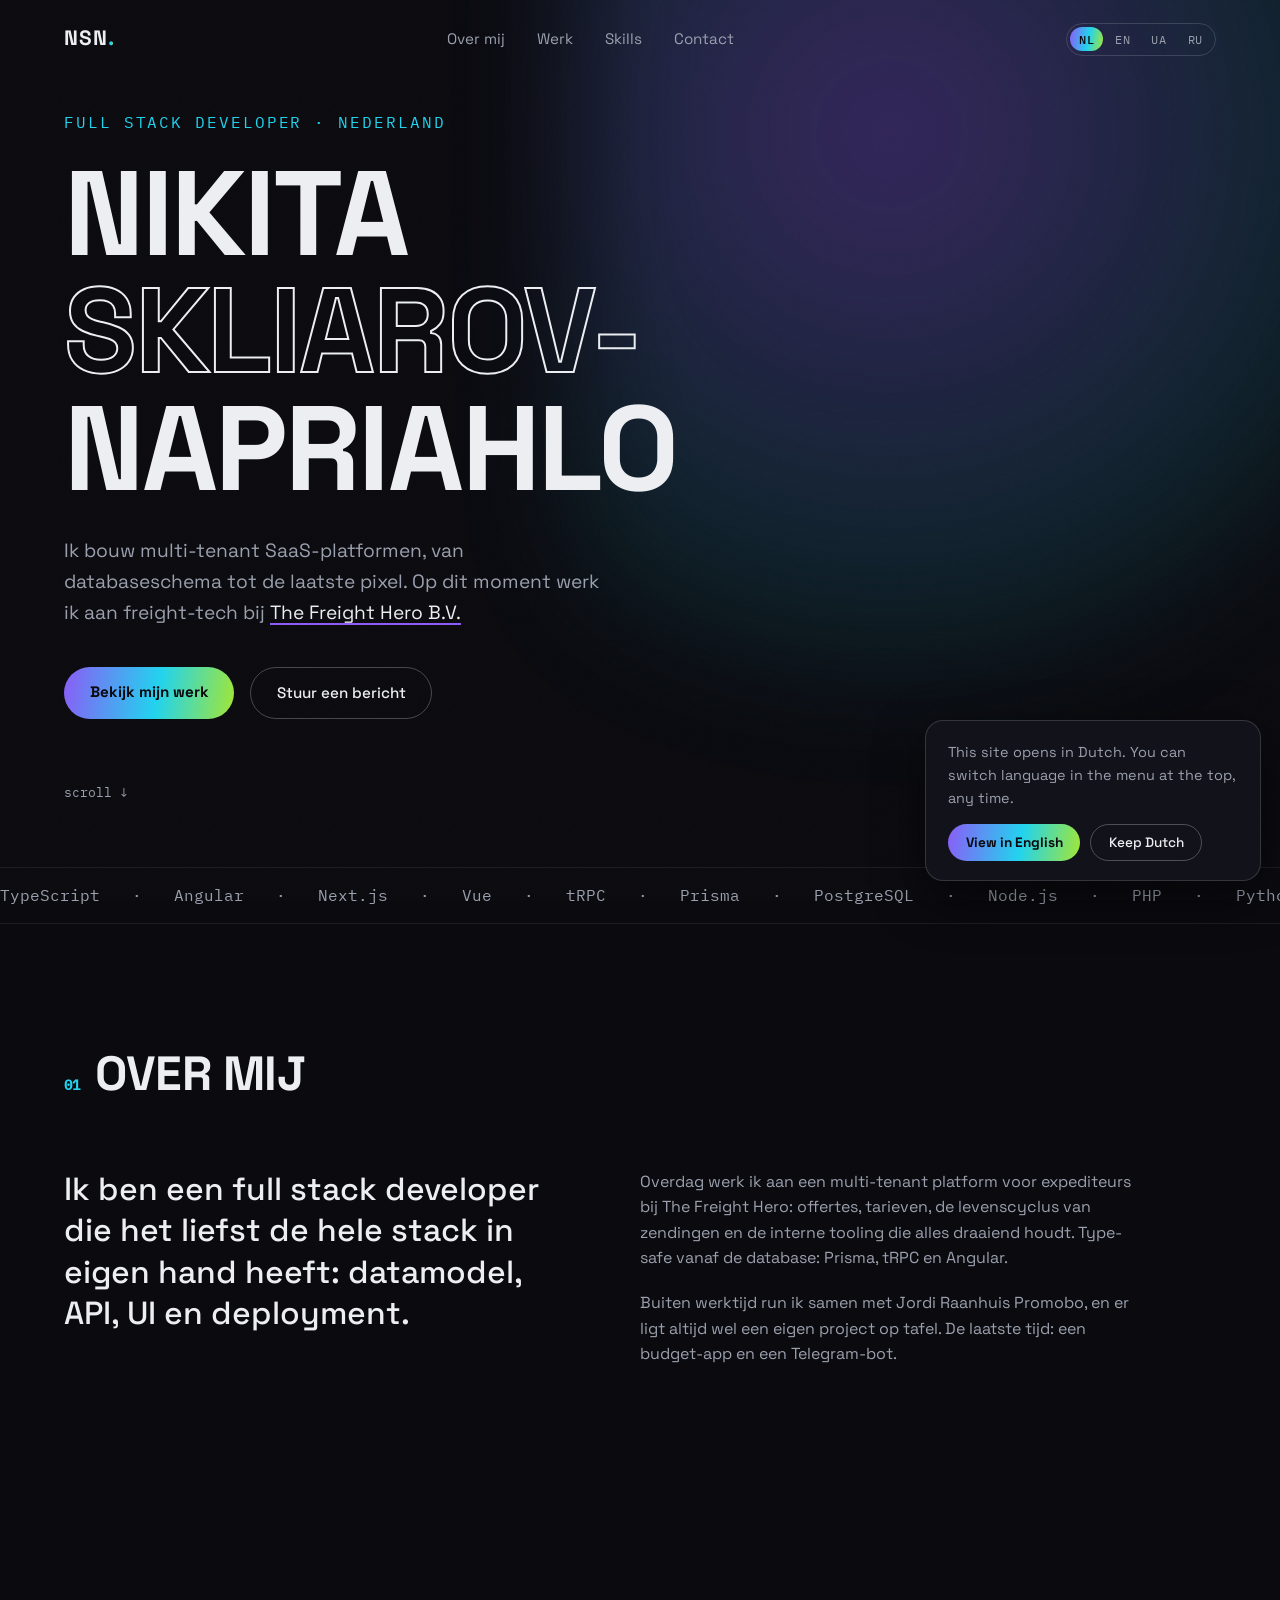
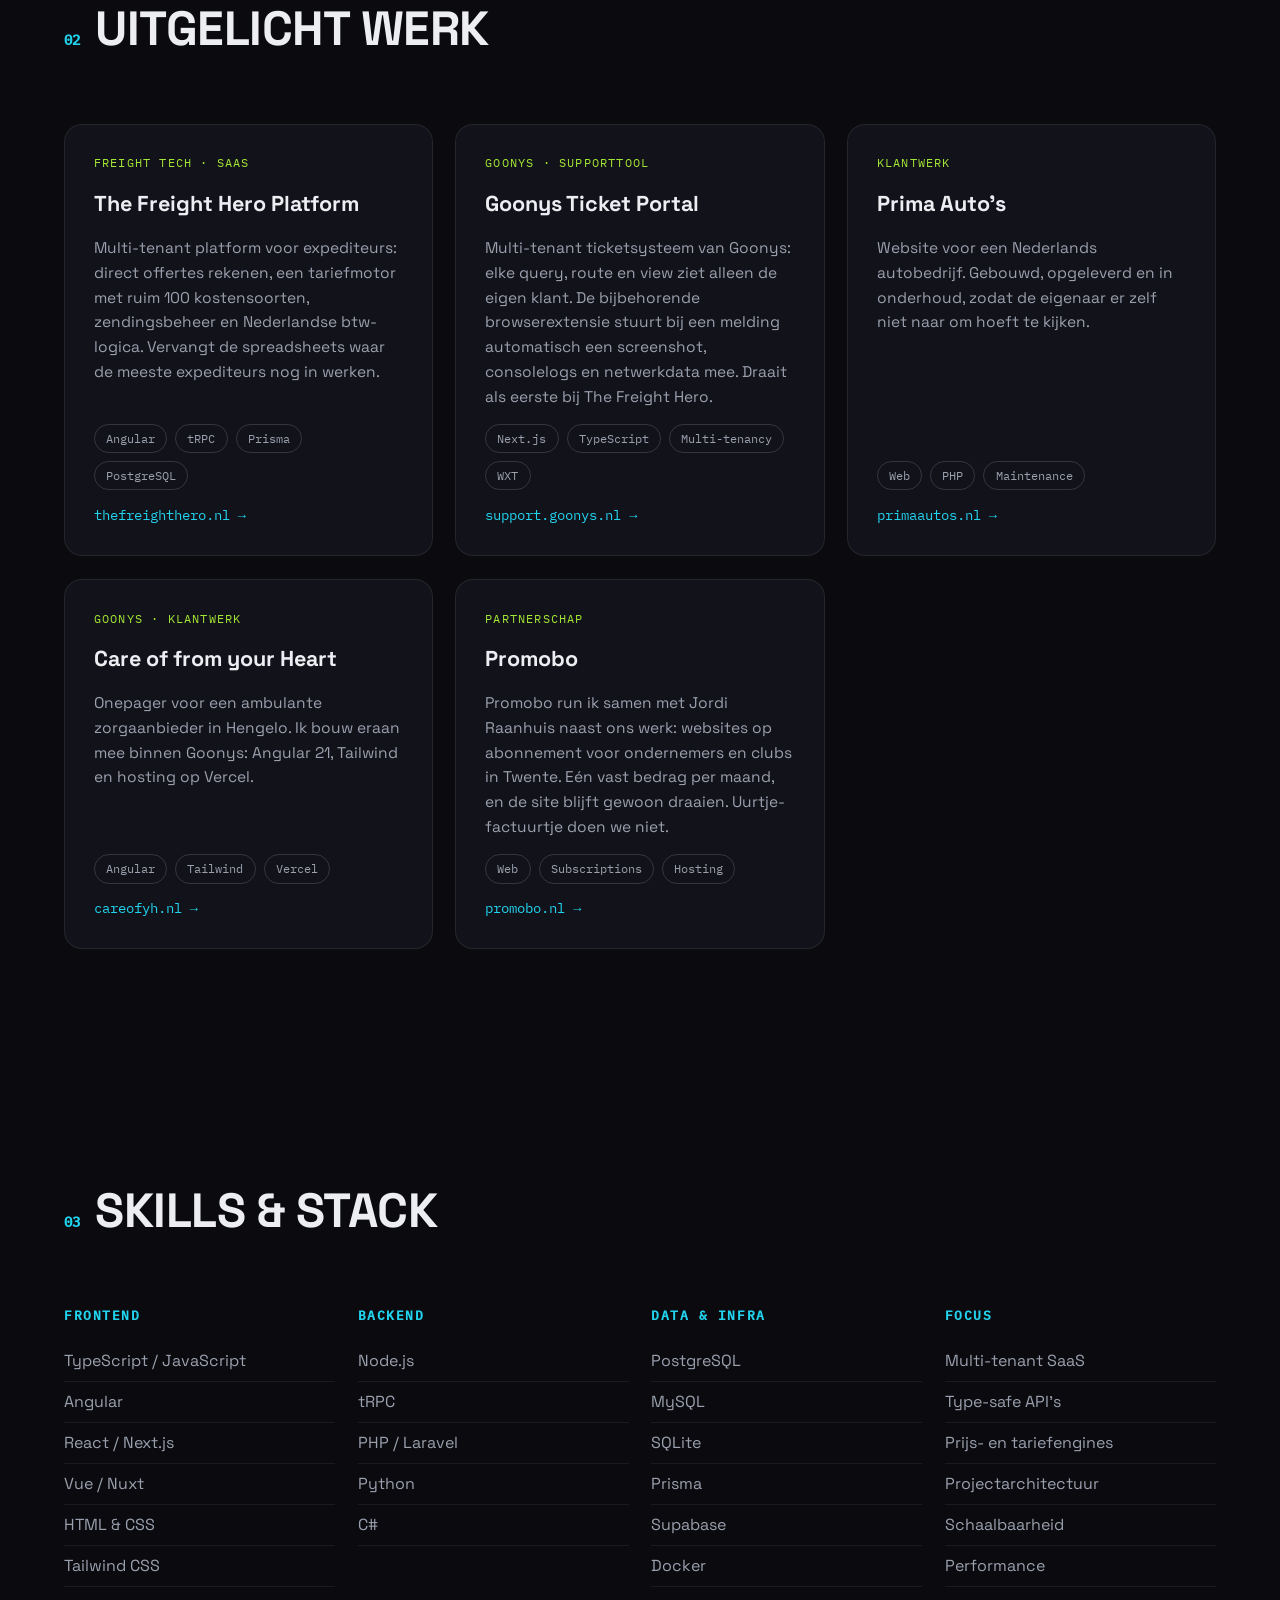
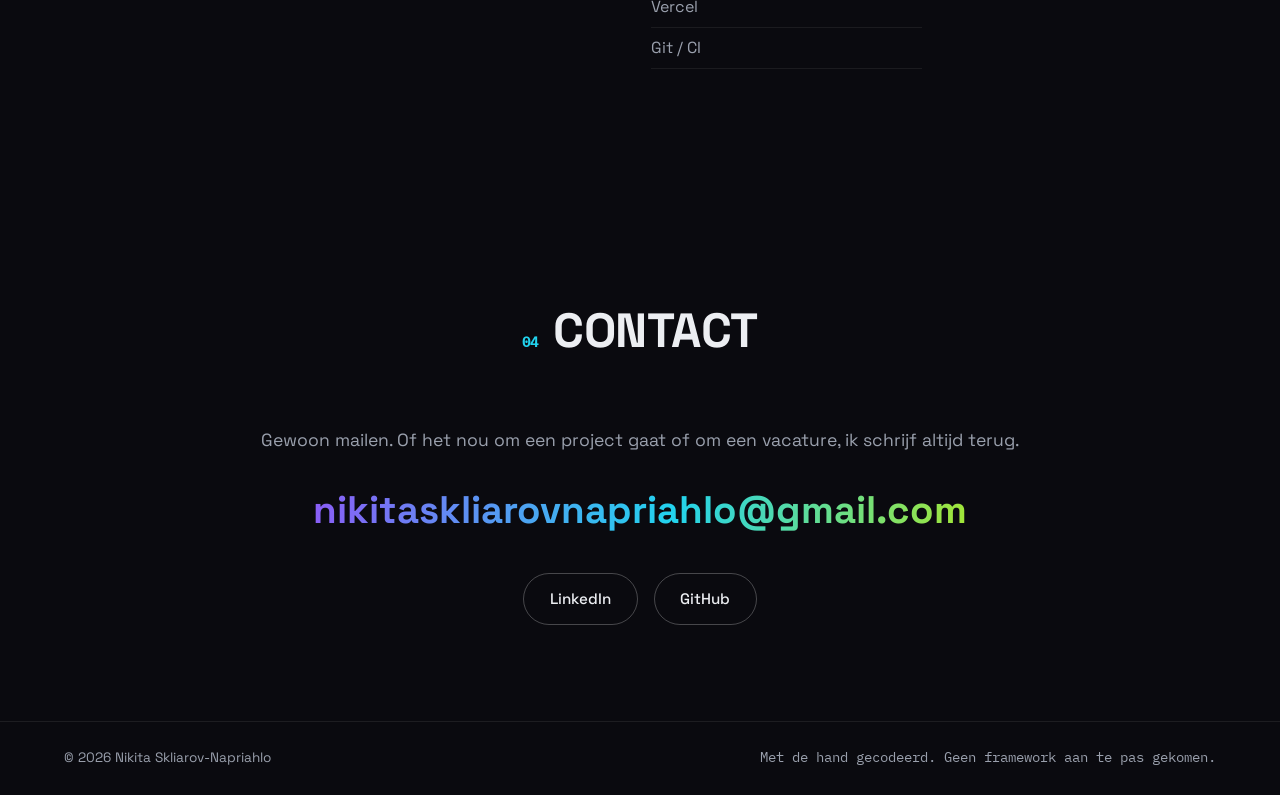
==== index.html @ 25ec575e "Switch to Vercel Web Analytics (cookieless, no banner needed) Web Analytics is enabled on the Vercel" ====
<!DOCTYPE html>
<html lang="nl">
<head>
  <meta charset="UTF-8" />
  <meta name="viewport" content="width=device-width, initial-scale=1.0" />
  <title>Nikita Skliarov-Napriahlo · Full stack developer</title>
  <meta name="description" content="Portfolio van Nikita Skliarov-Napriahlo, full stack developer bij The Freight Hero B.V. Multi-tenant SaaS, freight-tech en webprojecten." />
  <meta property="og:title" content="Nikita Skliarov-Napriahlo · Full stack developer" />
  <meta property="og:description" content="Multi-tenant SaaS, freight-tech en webprojecten. Gevestigd in Nederland." />
  <meta property="og:type" content="website" />
  <meta property="og:url" content="https://www.nikita-skliarov-napriahlo.nl/" />
  <meta property="og:site_name" content="Nikita Skliarov-Napriahlo" />
  <meta property="og:locale" content="nl_NL" />
  <meta property="og:locale:alternate" content="en_US" />
  <meta property="og:locale:alternate" content="uk_UA" />
  <meta property="og:locale:alternate" content="ru_RU" />
  <meta property="og:image" content="https://www.nikita-skliarov-napriahlo.nl/og-image.png" />
  <meta property="og:image:width" content="1200" />
  <meta property="og:image:height" content="630" />
  <meta property="og:image:alt" content="Nikita Skliarov-Napriahlo · Full stack developer · Netherlands" />
  <meta name="twitter:card" content="summary_large_image" />
  <meta name="twitter:image" content="https://www.nikita-skliarov-napriahlo.nl/og-image.png" />
  <link rel="canonical" href="https://www.nikita-skliarov-napriahlo.nl/" />
  <link rel="alternate" hreflang="nl" href="https://www.nikita-skliarov-napriahlo.nl/" />
  <link rel="alternate" hreflang="en" href="https://www.nikita-skliarov-napriahlo.nl/?lang=en" />
  <link rel="alternate" hreflang="uk" href="https://www.nikita-skliarov-napriahlo.nl/?lang=uk" />
  <link rel="alternate" hreflang="ru" href="https://www.nikita-skliarov-napriahlo.nl/?lang=ru" />
  <link rel="alternate" hreflang="x-default" href="https://www.nikita-skliarov-napriahlo.nl/" />
  <link rel="icon" href="/favicon.ico" sizes="48x48" />
  <link rel="icon" type="image/png" sizes="32x32" href="/favicon-32.png" />
  <link rel="apple-touch-icon" href="/apple-touch-icon.png" />
  <meta name="theme-color" content="#0a0a0f" />
  <link rel="preload" href="/fonts/space-grotesk-400-700-latin.woff2" as="font" type="font/woff2" crossorigin />
  <link rel="preload" href="/fonts/ibm-plex-mono-400-latin.woff2" as="font" type="font/woff2" crossorigin />
  <link rel="stylesheet" href="fonts.css" />
  <link rel="stylesheet" href="style.css" />
  <script type="application/ld+json">
  {
    "@context": "https://schema.org",
    "@graph": [
      {
        "@type": "Person",
        "@id": "https://www.nikita-skliarov-napriahlo.nl/#person",
        "name": "Nikita Skliarov-Napriahlo",
        "jobTitle": "Full Stack Developer",
        "url": "https://www.nikita-skliarov-napriahlo.nl/",
        "email": "mailto:nikitaskliarovnapriahlo@gmail.com",
        "address": { "@type": "PostalAddress", "addressCountry": "NL" },
        "worksFor": {
          "@type": "Organization",
          "name": "The Freight Hero B.V.",
          "url": "https://thefreighthero.com"
        },
        "sameAs": [
          "https://www.linkedin.com/in/nikita-skliarov-napriahlo-46a2752b1/",
          "https://github.com/Nikita-Skliarov"
        ],
        "knowsAbout": [
          "Multi-tenant SaaS", "TypeScript", "Angular", "Next.js", "Vue.js",
          "Node.js", "tRPC", "Prisma", "PostgreSQL", "PHP", "Python", "C#"
        ]
      },
      {
        "@type": "WebSite",
        "url": "https://www.nikita-skliarov-napriahlo.nl/",
        "name": "Nikita Skliarov-Napriahlo",
        "inLanguage": ["nl", "en", "uk", "ru"],
        "about": { "@id": "https://www.nikita-skliarov-napriahlo.nl/#person" }
      }
    ]
  }
  </script>
</head>
<body>
  <div class="blob" aria-hidden="true"></div>
  <div class="grain" aria-hidden="true"></div>

  <header class="nav">
    <a class="nav-logo" href="#top">NSN<span class="accent">.</span></a>
    <nav aria-label="Main navigation">
      <a href="#about" data-i18n="nav.about">Over mij</a>
      <a href="#work" data-i18n="nav.work">Werk</a>
      <a href="#skills" data-i18n="nav.skills">Skills</a>
      <a href="#contact" data-i18n="nav.contact">Contact</a>
    </nav>
    <div class="lang-switch" role="group" aria-label="Taal / Language">
      <button type="button" data-lang="nl" aria-pressed="true">NL</button>
      <button type="button" data-lang="en" aria-pressed="false">EN</button>
      <button type="button" data-lang="uk" aria-pressed="false">UA</button>
      <button type="button" data-lang="ru" aria-pressed="false">RU</button>
    </div>
  </header>

  <main id="top">
    <!-- ============ HERO ============ -->
    <section class="hero">
      <p class="hero-kicker reveal" data-i18n="hero.kicker">Full stack developer · Nederland</p>
      <h1 class="hero-title">
        <span class="reveal">Nikita</span>
        <span class="reveal outline">Skliarov-</span>
        <span class="reveal">Napriahlo</span>
      </h1>
      <p class="hero-sub reveal" data-i18n="hero.sub" data-i18n-html>
        Ik bouw multi-tenant SaaS-platformen, van databaseschema tot de laatste
        pixel. Op dit moment werk ik aan freight-tech bij
        <a href="https://thefreighthero.com" target="_blank" rel="noopener">The&nbsp;Freight&nbsp;Hero&nbsp;B.V.</a>
      </p>
      <div class="hero-cta reveal">
        <a class="btn btn-primary" href="#work" data-i18n="hero.ctaWork">Bekijk mijn werk</a>
        <a class="btn btn-ghost" href="#contact" data-i18n="hero.ctaContact">Stuur een bericht</a>
      </div>
      <div class="hero-scroll" aria-hidden="true" data-i18n="hero.scroll">scroll ↓</div>
    </section>

    <!-- ============ MARQUEE ============ -->
    <div class="marquee" aria-hidden="true">
      <div class="marquee-track">
        <span>TypeScript</span><span>·</span><span>Angular</span><span>·</span><span>Next.js</span><span>·</span><span>Vue</span><span>·</span><span>tRPC</span><span>·</span>
        <span>Prisma</span><span>·</span><span>PostgreSQL</span><span>·</span><span>Node.js</span><span>·</span>
        <span>PHP</span><span>·</span><span>Python</span><span>·</span><span>C#</span><span>·</span><span>Tailwind</span><span>·</span><span>Vercel</span><span>·</span>
        <span>TypeScript</span><span>·</span><span>Angular</span><span>·</span><span>Next.js</span><span>·</span><span>Vue</span><span>·</span><span>tRPC</span><span>·</span>
        <span>Prisma</span><span>·</span><span>PostgreSQL</span><span>·</span><span>Node.js</span><span>·</span>
        <span>PHP</span><span>·</span><span>Python</span><span>·</span><span>C#</span><span>·</span><span>Tailwind</span><span>·</span><span>Vercel</span><span>·</span>
      </div>
    </div>

    <!-- ============ ABOUT ============ -->
    <section id="about" class="section">
      <h2 class="section-title reveal"><span class="section-num">01</span><span data-i18n="about.title">Over mij</span></h2>
      <div class="about-grid">
        <p class="about-lead reveal" data-i18n="about.lead">
          Ik ben een full stack developer die het liefst de hele stack in eigen
          hand heeft: datamodel, API, UI en deployment.
        </p>
        <div class="about-body reveal">
          <p data-i18n="about.p1">
            Overdag werk ik aan een multi-tenant platform voor expediteurs bij
            The Freight Hero: offertes, tarieven, de levenscyclus van zendingen
            en de interne tooling die alles draaiend houdt. Type-safe vanaf de
            database: Prisma, tRPC en Angular.
          </p>
          <p data-i18n="about.p2">
            Buiten werktijd run ik samen met Jordi Raanhuis Promobo, en er ligt
            altijd wel een eigen project op tafel. De laatste tijd: een
            budget-app en een Telegram-bot.
          </p>
        </div>
      </div>
    </section>

    <!-- ============ WORK ============ -->
    <section id="work" class="section">
      <h2 class="section-title reveal"><span class="section-num">02</span><span data-i18n="work.title">Uitgelicht werk</span></h2>
      <div class="cards">
        <article class="card reveal">
          <div class="card-tag" data-i18n="work.tfh.tag">Freight tech · SaaS</div>
          <h3>The Freight Hero Platform</h3>
          <p data-i18n="work.tfh.text">
            Multi-tenant platform voor expediteurs: direct offertes rekenen, een
            tariefmotor met ruim 100 kostensoorten, zendingsbeheer en
            Nederlandse btw-logica. Vervangt de spreadsheets waar de meeste
            expediteurs nog in werken.
          </p>
          <ul class="card-stack">
            <li>Angular</li><li>tRPC</li><li>Prisma</li><li>PostgreSQL</li>
          </ul>
          <a class="card-link" id="tfhLink" href="https://thefreighthero.nl" target="_blank" rel="noopener">thefreighthero.nl →</a>
        </article>

        <article class="card reveal">
          <div class="card-tag" data-i18n="work.ticket.tag">Goonys · supporttool</div>
          <h3 data-i18n="work.ticket.title">Goonys Ticket Portal</h3>
          <p data-i18n="work.ticket.text">
            Multi-tenant ticketsysteem van Goonys: elke query, route en view
            ziet alleen de eigen klant. De bijbehorende browserextensie stuurt
            bij een melding automatisch een screenshot, consolelogs en
            netwerkdata mee. Draait als eerste bij The Freight Hero.
          </p>
          <ul class="card-stack">
            <li>Next.js</li><li>TypeScript</li><li>Multi-tenancy</li><li>WXT</li>
          </ul>
          <a class="card-link" href="https://support.goonys.nl" target="_blank" rel="noopener">support.goonys.nl →</a>
        </article>

        <article class="card reveal">
          <div class="card-tag" data-i18n="work.prim.tag">Klantwerk</div>
          <h3>Prima Auto's</h3>
          <p data-i18n="work.prim.text">
            Website voor een Nederlands autobedrijf. Gebouwd, opgeleverd en in
            onderhoud, zodat de eigenaar er zelf niet naar om hoeft te kijken.
          </p>
          <ul class="card-stack">
            <li>Web</li><li>PHP</li><li>Maintenance</li>
          </ul>
          <a class="card-link" href="https://primaautos.nl" target="_blank" rel="noopener">primaautos.nl →</a>
        </article>

        <article class="card reveal">
          <div class="card-tag" data-i18n="work.care.tag">Goonys · klantwerk</div>
          <h3>Care of from your Heart</h3>
          <p data-i18n="work.care.text">
            Onepager voor een ambulante zorgaanbieder in Hengelo. Ik bouw eraan
            mee binnen Goonys: Angular 21, Tailwind en hosting op Vercel.
          </p>
          <ul class="card-stack">
            <li>Angular</li><li>Tailwind</li><li>Vercel</li>
          </ul>
          <a class="card-link" href="https://careofyh.nl" target="_blank" rel="noopener">careofyh.nl →</a>
        </article>

        <article class="card reveal">
          <div class="card-tag" data-i18n="work.promo.tag">Partnerschap</div>
          <h3>Promobo</h3>
          <p data-i18n="work.promo.text">
            Promobo run ik samen met Jordi Raanhuis naast ons werk: websites op
            abonnement voor ondernemers en clubs in Twente. Eén vast bedrag per
            maand, en de site blijft gewoon draaien. Uurtje-factuurtje doen we
            niet.
          </p>
          <ul class="card-stack">
            <li>Web</li><li>Subscriptions</li><li>Hosting</li>
          </ul>
          <a class="card-link" href="https://promobo.nl" target="_blank" rel="noopener">promobo.nl →</a>
        </article>
      </div>
    </section>

    <!-- ============ SKILLS ============ -->
    <section id="skills" class="section">
      <h2 class="section-title reveal"><span class="section-num">03</span><span data-i18n="skills.title">Skills &amp; stack</span></h2>
      <div class="skills reveal">
        <div class="skill-group">
          <h3 data-i18n="skills.frontend">Frontend</h3>
          <ul><li>TypeScript / JavaScript</li><li>Angular</li><li>React / Next.js</li><li>Vue / Nuxt</li><li>HTML &amp; CSS</li><li>Tailwind CSS</li></ul>
        </div>
        <div class="skill-group">
          <h3 data-i18n="skills.backend">Backend</h3>
          <ul><li>Node.js</li><li>tRPC</li><li>PHP / Laravel</li><li>Python</li><li>C#</li></ul>
        </div>
        <div class="skill-group">
          <h3 data-i18n="skills.data">Data &amp; infra</h3>
          <ul><li>PostgreSQL</li><li>MySQL</li><li>SQLite</li><li>Prisma</li><li>Supabase</li><li>Docker</li><li>Vercel</li><li>Git / CI</li></ul>
        </div>
        <div class="skill-group">
          <h3 data-i18n="skills.focus">Focus</h3>
          <ul>
            <li data-i18n="skills.focus1">Multi-tenant SaaS</li>
            <li data-i18n="skills.focus2">Type-safe API's</li>
            <li data-i18n="skills.focus3">Prijs- en tariefengines</li>
            <li data-i18n="skills.focus4">Projectarchitectuur</li>
            <li data-i18n="skills.focus5">Schaalbaarheid</li>
            <li data-i18n="skills.focus6">Performance</li>
          </ul>
        </div>
      </div>
    </section>

    <!-- ============ CONTACT ============ -->
    <section id="contact" class="section contact">
      <h2 class="section-title reveal"><span class="section-num">04</span><span data-i18n="contact.title">Contact</span></h2>
      <p class="contact-lead reveal" data-i18n="contact.lead">
        Gewoon mailen. Of het nou om een project gaat of om een vacature, ik
        schrijf altijd terug.
      </p>
      <a class="contact-mail reveal" href="mailto:nikitaskliarovnapriahlo@gmail.com">
        nikitaskliarovnapriahlo@gmail.com
      </a>
      <div class="contact-links reveal">
        <a class="btn btn-ghost" href="https://www.linkedin.com/in/nikita-skliarov-napriahlo-46a2752b1/" target="_blank" rel="noopener">LinkedIn</a>
        <a class="btn btn-ghost" href="https://github.com/Nikita-Skliarov" target="_blank" rel="noopener">GitHub</a>
      </div>
    </section>
  </main>

  <footer class="footer">
    <span>© <span id="year">2026</span> Nikita Skliarov-Napriahlo</span>
    <span class="footer-note" data-i18n="footer.note">Met de hand gecodeerd. Geen framework aan te pas gekomen.</span>
  </footer>

  <!-- Language tip for English-browser visitors (shown by i18n.js) -->
  <div class="lang-tip" id="langTip" hidden>
    <p>This site opens in Dutch. You can switch language in the menu at the top, any time.</p>
    <div class="lang-tip-actions">
      <button type="button" class="btn btn-primary" id="langTipSwitch">View in English</button>
      <button type="button" class="btn btn-ghost" id="langTipClose">Keep Dutch</button>
    </div>
  </div>

  <script src="i18n.js"></script>
  <script src="script.js"></script>
  <script defer src="/_vercel/insights/script.js"></script>
</body>
</html>
---- fonts.css ----
/* Self-hosted fonts (subsets from Google Fonts, served from /fonts/) */
@font-face {
  font-family: "IBM Plex Mono";
  font-style: normal;
  font-weight: 400;
  font-display: swap;
  src: url("/fonts/ibm-plex-mono-400-cyrillic-ext.woff2") format("woff2");
  unicode-range: U+0460-052F, U+1C80-1C8A, U+20B4, U+2DE0-2DFF, U+A640-A69F, U+FE2E-FE2F;
}
@font-face {
  font-family: "IBM Plex Mono";
  font-style: normal;
  font-weight: 400;
  font-display: swap;
  src: url("/fonts/ibm-plex-mono-400-cyrillic.woff2") format("woff2");
  unicode-range: U+0301, U+0400-045F, U+0490-0491, U+04B0-04B1, U+2116;
}
@font-face {
  font-family: "IBM Plex Mono";
  font-style: normal;
  font-weight: 400;
  font-display: swap;
  src: url("/fonts/ibm-plex-mono-400-latin-ext.woff2") format("woff2");
  unicode-range: U+0100-02BA, U+02BD-02C5, U+02C7-02CC, U+02CE-02D7, U+02DD-02FF, U+0304, U+0308, U+0329, U+1D00-1DBF, U+1E00-1E9F, U+1EF2-1EFF, U+2020, U+20A0-20AB, U+20AD-20C0, U+2113, U+2C60-2C7F, U+A720-A7FF;
}
@font-face {
  font-family: "IBM Plex Mono";
  font-style: normal;
  font-weight: 400;
  font-display: swap;
  src: url("/fonts/ibm-plex-mono-400-latin.woff2") format("woff2");
  unicode-range: U+0000-00FF, U+0131, U+0152-0153, U+02BB-02BC, U+02C6, U+02DA, U+02DC, U+0304, U+0308, U+0329, U+2000-206F, U+20AC, U+2122, U+2191, U+2193, U+2212, U+2215, U+FEFF, U+FFFD;
}
@font-face {
  font-family: "IBM Plex Mono";
  font-style: normal;
  font-weight: 500;
  font-display: swap;
  src: url("/fonts/ibm-plex-mono-500-cyrillic-ext.woff2") format("woff2");
  unicode-range: U+0460-052F, U+1C80-1C8A, U+20B4, U+2DE0-2DFF, U+A640-A69F, U+FE2E-FE2F;
}
@font-face {
  font-family: "IBM Plex Mono";
  font-style: normal;
  font-weight: 500;
  font-display: swap;
  src: url("/fonts/ibm-plex-mono-500-cyrillic.woff2") format("woff2");
  unicode-range: U+0301, U+0400-045F, U+0490-0491, U+04B0-04B1, U+2116;
}
@font-face {
  font-family: "IBM Plex Mono";
  font-style: normal;
  font-weight: 500;
  font-display: swap;
  src: url("/fonts/ibm-plex-mono-500-latin-ext.woff2") format("woff2");
  unicode-range: U+0100-02BA, U+02BD-02C5, U+02C7-02CC, U+02CE-02D7, U+02DD-02FF, U+0304, U+0308, U+0329, U+1D00-1DBF, U+1E00-1E9F, U+1EF2-1EFF, U+2020, U+20A0-20AB, U+20AD-20C0, U+2113, U+2C60-2C7F, U+A720-A7FF;
}
@font-face {
  font-family: "IBM Plex Mono";
  font-style: normal;
  font-weight: 500;
  font-display: swap;
  src: url("/fonts/ibm-plex-mono-500-latin.woff2") format("woff2");
  unicode-range: U+0000-00FF, U+0131, U+0152-0153, U+02BB-02BC, U+02C6, U+02DA, U+02DC, U+0304, U+0308, U+0329, U+2000-206F, U+20AC, U+2122, U+2191, U+2193, U+2212, U+2215, U+FEFF, U+FFFD;
}
@font-face {
  font-family: "Space Grotesk";
  font-style: normal;
  font-weight: 400 700;
  font-display: swap;
  src: url("/fonts/space-grotesk-400-700-latin-ext.woff2") format("woff2");
  unicode-range: U+0100-02BA, U+02BD-02C5, U+02C7-02CC, U+02CE-02D7, U+02DD-02FF, U+0304, U+0308, U+0329, U+1D00-1DBF, U+1E00-1E9F, U+1EF2-1EFF, U+2020, U+20A0-20AB, U+20AD-20C0, U+2113, U+2C60-2C7F, U+A720-A7FF;
}
@font-face {
  font-family: "Space Grotesk";
  font-style: normal;
  font-weight: 400 700;
  font-display: swap;
  src: url("/fonts/space-grotesk-400-700-latin.woff2") format("woff2");
  unicode-range: U+0000-00FF, U+0131, U+0152-0153, U+02BB-02BC, U+02C6, U+02DA, U+02DC, U+0304, U+0308, U+0329, U+2000-206F, U+20AC, U+2122, U+2191, U+2193, U+2212, U+2215, U+FEFF, U+FFFD;
}
---- style.css ----
/* ============ base ============ */
:root {
  --bg: #0a0a0f;
  --surface: #12121a;
  --text: #eceef2;
  --muted: #9aa0ad;
  --violet: #8b5cf6;
  --cyan: #22d3ee;
  --lime: #a3e635;
  --grad: linear-gradient(100deg, var(--violet), var(--cyan) 55%, var(--lime));
  --radius: 18px;
  --font-display: "Space Grotesk", system-ui, sans-serif;
  --font-mono: "IBM Plex Mono", ui-monospace, monospace;
}

* { margin: 0; padding: 0; box-sizing: border-box; }

html { scroll-behavior: smooth; }

body {
  background: var(--bg);
  color: var(--text);
  font-family: var(--font-display);
  line-height: 1.6;
  overflow-x: hidden;
}

::selection { background: var(--violet); color: #fff; }

a { color: inherit; }

/* ============ ambient layers ============ */
.blob {
  position: fixed;
  top: -20vh;
  right: -15vw;
  width: 70vw;
  height: 70vw;
  max-width: 900px;
  max-height: 900px;
  background: radial-gradient(circle at 35% 35%, rgba(139, 92, 246, 0.35), rgba(34, 211, 238, 0.12) 55%, transparent 70%);
  filter: blur(60px);
  pointer-events: none;
  z-index: 0;
  animation: drift 24s ease-in-out infinite alternate;
}

@keyframes drift {
  from { transform: translate(0, 0) scale(1); }
  to   { transform: translate(-12vw, 14vh) scale(1.15); }
}

.grain {
  position: fixed;
  inset: 0;
  pointer-events: none;
  z-index: 1;
  opacity: 0.5;
  background-image: url("data:image/svg+xml,%3Csvg xmlns='http://www.w3.org/2000/svg' width='120' height='120'%3E%3Cfilter id='n'%3E%3CfeTurbulence type='fractalNoise' baseFrequency='0.9' numOctaves='2'/%3E%3CfeColorMatrix values='0 0 0 0 1 0 0 0 0 1 0 0 0 0 1 0 0 0 0.04 0'/%3E%3C/filter%3E%3Crect width='120' height='120' filter='url(%23n)'/%3E%3C/svg%3E");
}

main, .nav, .footer { position: relative; z-index: 2; }

/* ============ nav ============ */
.nav {
  display: flex;
  justify-content: space-between;
  align-items: center;
  flex-wrap: wrap;
  row-gap: 0.6rem;
  padding: 1.4rem clamp(1.2rem, 5vw, 4rem);
}

.nav-logo {
  font-weight: 700;
  font-size: 1.3rem;
  letter-spacing: 0.04em;
  text-decoration: none;
}

.accent {
  background: var(--grad);
  -webkit-background-clip: text;
  background-clip: text;
  color: transparent;
}

.nav nav { display: flex; gap: clamp(0.8rem, 3vw, 2rem); }

.nav nav a {
  text-decoration: none;
  color: var(--muted);
  font-size: 0.95rem;
  transition: color 0.2s;
}

.nav nav a:hover, .nav nav a:focus-visible { color: var(--text); }

/* ============ hero ============ */
.hero {
  min-height: 82vh;
  display: flex;
  flex-direction: column;
  justify-content: center;
  padding: 2rem clamp(1.2rem, 5vw, 4rem) 4rem;
}

.hero-kicker {
  font-family: var(--font-mono);
  color: var(--cyan);
  font-size: clamp(0.85rem, 1.5vw, 1rem);
  letter-spacing: 0.12em;
  text-transform: uppercase;
  margin-bottom: 1.2rem;
}

.hero-title {
  font-size: clamp(2.8rem, 10vw, 7.5rem);
  line-height: 0.98;
  font-weight: 700;
  letter-spacing: -0.02em;
  text-transform: uppercase;
  display: flex;
  flex-direction: column;
}

.hero-title .outline {
  color: transparent;
  -webkit-text-stroke: 2px var(--text);
}

.hero-sub {
  max-width: 34rem;
  margin-top: 1.8rem;
  color: var(--muted);
  font-size: clamp(1rem, 2vw, 1.2rem);
}

.hero-sub a {
  color: var(--text);
  text-decoration-color: var(--violet);
  text-decoration-thickness: 2px;
  text-underline-offset: 4px;
}

.hero-cta { display: flex; gap: 1rem; margin-top: 2.4rem; flex-wrap: wrap; }

.hero-scroll {
  font-family: var(--font-mono);
  color: var(--muted);
  font-size: 0.8rem;
  margin-top: 4rem;
  animation: bob 2.2s ease-in-out infinite;
}

@keyframes bob {
  0%, 100% { transform: translateY(0); }
  50% { transform: translateY(6px); }
}

/* ============ buttons ============ */
.btn {
  display: inline-block;
  padding: 0.8rem 1.6rem;
  border-radius: 999px;
  text-decoration: none;
  font-weight: 500;
  font-size: 0.95rem;
  transition: transform 0.2s, box-shadow 0.2s, border-color 0.2s;
}

.btn:hover, .btn:focus-visible { transform: translateY(-2px); }

.btn-primary {
  background: var(--grad);
  color: #0a0a0f;
  font-weight: 700;
}

.btn-primary:hover { box-shadow: 0 8px 32px rgba(139, 92, 246, 0.45); }

.btn-ghost {
  border: 1px solid rgba(255, 255, 255, 0.25);
  color: var(--text);
}

.btn-ghost:hover { border-color: var(--cyan); }

/* ============ marquee ============ */
.marquee {
  overflow: hidden;
  border-top: 1px solid rgba(255, 255, 255, 0.08);
  border-bottom: 1px solid rgba(255, 255, 255, 0.08);
  padding: 0.9rem 0;
}

.marquee-track {
  display: flex;
  gap: 2rem;
  width: max-content;
  font-family: var(--font-mono);
  font-size: 1rem;
  color: var(--muted);
  white-space: nowrap;
  animation: scroll 28s linear infinite;
}

@keyframes scroll {
  from { transform: translateX(0); }
  to   { transform: translateX(-50%); }
}

/* ============ sections ============ */
.section { padding: clamp(4rem, 10vw, 7rem) clamp(1.2rem, 5vw, 4rem); }

.section-title {
  font-size: clamp(1.8rem, 4.5vw, 3rem);
  font-weight: 700;
  text-transform: uppercase;
  letter-spacing: -0.01em;
  margin-bottom: clamp(2rem, 5vw, 3.5rem);
  display: flex;
  align-items: baseline;
  gap: 1rem;
}

.section-num {
  font-family: var(--font-mono);
  font-size: 0.9rem;
  color: var(--cyan);
}

/* ============ about ============ */
.about-grid {
  display: grid;
  grid-template-columns: 1fr 1fr;
  gap: clamp(2rem, 5vw, 5rem);
  max-width: 68rem;
}

.about-lead {
  font-size: clamp(1.4rem, 3vw, 2rem);
  font-weight: 500;
  line-height: 1.3;
}

.about-body { color: var(--muted); display: flex; flex-direction: column; gap: 1.2rem; }

/* ============ cards ============ */
.cards {
  display: grid;
  grid-template-columns: repeat(auto-fit, minmax(min(20rem, 100%), 1fr));
  gap: 1.4rem;
  max-width: 72rem;
}

.card {
  background: var(--surface);
  border: 1px solid rgba(255, 255, 255, 0.08);
  border-radius: var(--radius);
  padding: 1.8rem;
  display: flex;
  flex-direction: column;
  gap: 0.9rem;
  transition: transform 0.25s, border-color 0.25s, box-shadow 0.25s;
}

.card:hover {
  transform: translateY(-6px);
  border-color: rgba(139, 92, 246, 0.6);
  box-shadow: 0 16px 48px rgba(0, 0, 0, 0.45);
}

.card-tag {
  font-family: var(--font-mono);
  font-size: 0.75rem;
  letter-spacing: 0.1em;
  text-transform: uppercase;
  color: var(--lime);
}

.card h3 { font-size: 1.35rem; }

.card p { color: var(--muted); font-size: 0.97rem; flex-grow: 1; }

.card-stack {
  list-style: none;
  display: flex;
  flex-wrap: wrap;
  gap: 0.5rem;
}

.card-stack li {
  font-family: var(--font-mono);
  font-size: 0.75rem;
  padding: 0.25rem 0.7rem;
  border: 1px solid rgba(255, 255, 255, 0.15);
  border-radius: 999px;
  color: var(--muted);
}

.card-link {
  font-family: var(--font-mono);
  font-size: 0.85rem;
  color: var(--cyan);
  text-decoration: none;
}

.card-link:hover, .card-link:focus-visible { text-decoration: underline; }

/* ============ skills ============ */
.skills {
  display: grid;
  grid-template-columns: repeat(auto-fit, minmax(min(13rem, 100%), 1fr));
  gap: 1.4rem;
  max-width: 72rem;
}

.skill-group h3 {
  font-family: var(--font-mono);
  font-size: 0.8rem;
  text-transform: uppercase;
  letter-spacing: 0.12em;
  color: var(--cyan);
  margin-bottom: 0.9rem;
}

.skill-group ul { list-style: none; color: var(--muted); }

.skill-group li {
  padding: 0.45rem 0;
  border-bottom: 1px solid rgba(255, 255, 255, 0.07);
}

/* ============ contact ============ */
.contact { text-align: center; padding-bottom: 6rem; }

.contact .section-title { justify-content: center; }

.contact-lead { color: var(--muted); font-size: 1.1rem; }

.contact-mail {
  display: inline-block;
  margin: 1.6rem 0 2rem;
  font-size: clamp(1.2rem, 4vw, 2.4rem);
  font-weight: 700;
  text-decoration: none;
  background: var(--grad);
  -webkit-background-clip: text;
  background-clip: text;
  color: transparent;
  word-break: break-all;
}

.contact-mail:hover, .contact-mail:focus-visible { filter: brightness(1.25); }

.contact-links { display: flex; justify-content: center; gap: 1rem; }

/* ============ footer ============ */
.footer {
  display: flex;
  justify-content: space-between;
  gap: 1rem;
  flex-wrap: wrap;
  padding: 1.6rem clamp(1.2rem, 5vw, 4rem);
  border-top: 1px solid rgba(255, 255, 255, 0.08);
  color: var(--muted);
  font-size: 0.85rem;
}

.footer-note { font-family: var(--font-mono); }

/* ============ language switch & tip ============ */
.lang-switch {
  display: flex;
  gap: 0.2rem;
  padding: 0.2rem;
  border: 1px solid rgba(255, 255, 255, 0.15);
  border-radius: 999px;
}

.lang-switch button {
  font-family: var(--font-mono);
  font-size: 0.72rem;
  letter-spacing: 0.06em;
  color: var(--muted);
  background: none;
  border: none;
  border-radius: 999px;
  padding: 0.3rem 0.55rem;
  cursor: pointer;
  transition: color 0.2s, background 0.2s;
}

.lang-switch button:hover,
.lang-switch button:focus-visible { color: var(--text); }

.lang-switch button[aria-pressed="true"] {
  background: var(--grad);
  color: #0a0a0f;
  font-weight: 500;
}

.lang-tip {
  position: fixed;
  right: 1.2rem;
  bottom: 1.2rem;
  z-index: 5;
  max-width: 21rem;
  background: var(--surface);
  border: 1px solid rgba(255, 255, 255, 0.15);
  border-radius: var(--radius);
  padding: 1.2rem 1.4rem;
  box-shadow: 0 16px 48px rgba(0, 0, 0, 0.5);
}

.lang-tip p {
  color: var(--muted);
  font-size: 0.9rem;
  margin-bottom: 0.9rem;
}

.lang-tip-actions { display: flex; gap: 0.6rem; flex-wrap: wrap; }

.lang-tip button {
  font-family: inherit;
  cursor: pointer;
}

.lang-tip .btn { font-size: 0.85rem; padding: 0.55rem 1.1rem; }

.lang-tip .btn-primary { border: none; }

.lang-tip .btn-ghost { background: none; }

@media (max-width: 480px) {
  .lang-tip { left: 1.2rem; right: 1.2rem; max-width: none; }
}

/* ============ reveal animation ============ */
.reveal {
  opacity: 0;
  transform: translateY(24px);
  transition: opacity 0.7s ease, transform 0.7s ease;
}

.reveal.visible { opacity: 1; transform: translateY(0); }

/* ============ responsive & motion ============ */
@media (max-width: 720px) {
  .about-grid { grid-template-columns: 1fr; }
}

@media (prefers-reduced-motion: reduce) {
  html { scroll-behavior: auto; }
  .blob, .hero-scroll, .marquee-track { animation: none; }
  .reveal { opacity: 1; transform: none; transition: none; }
}
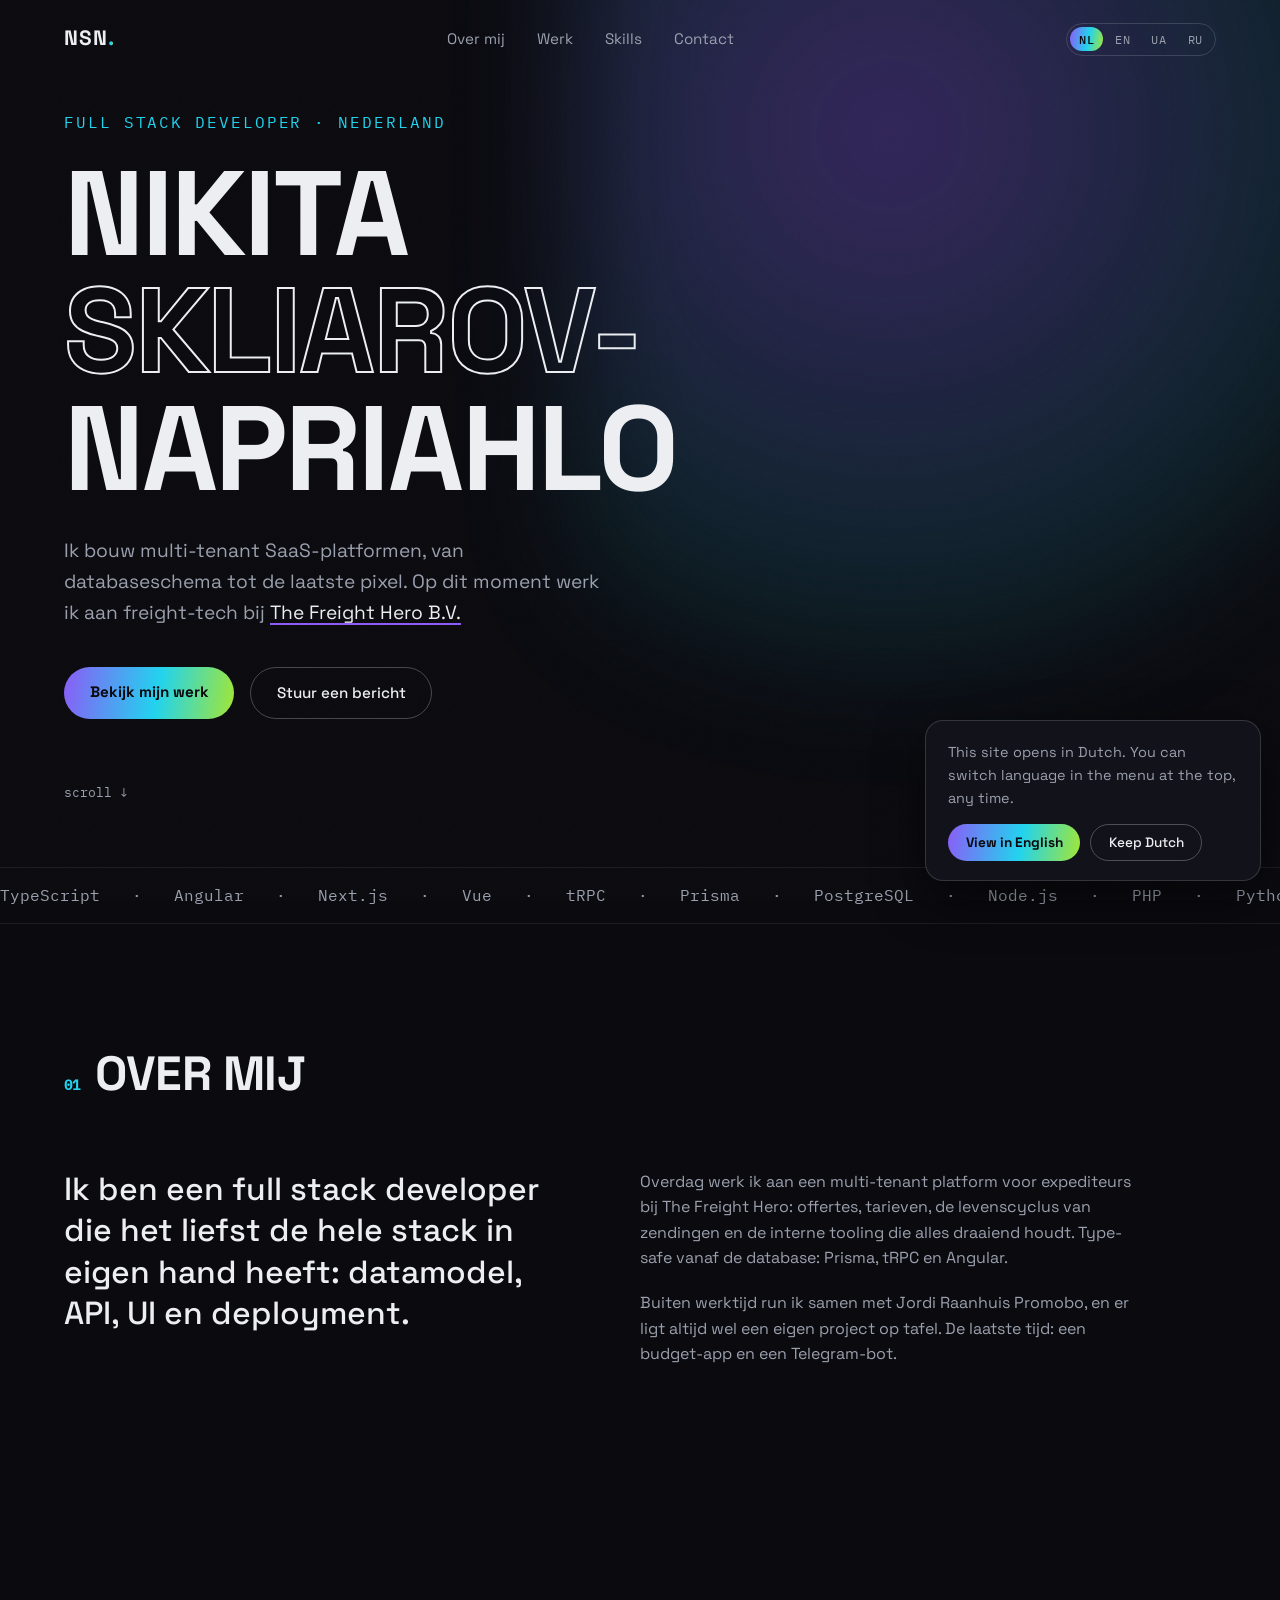
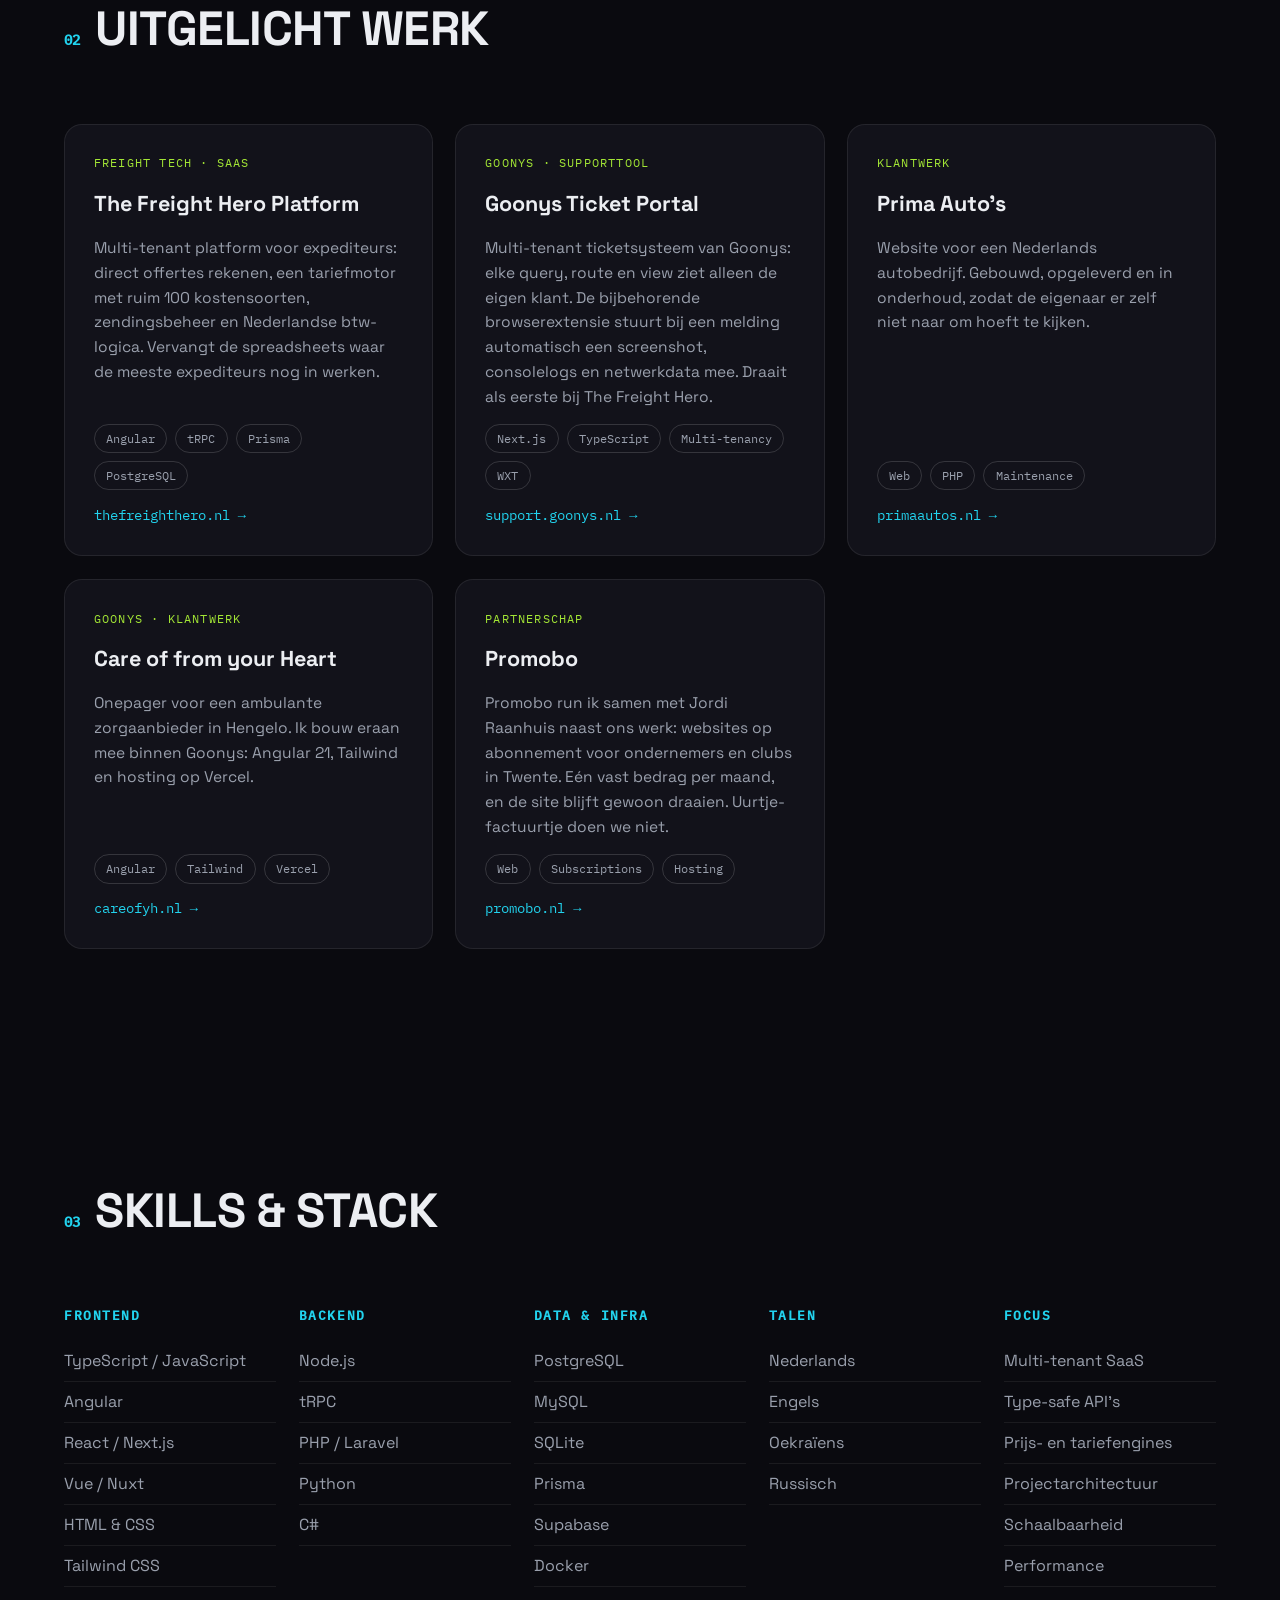
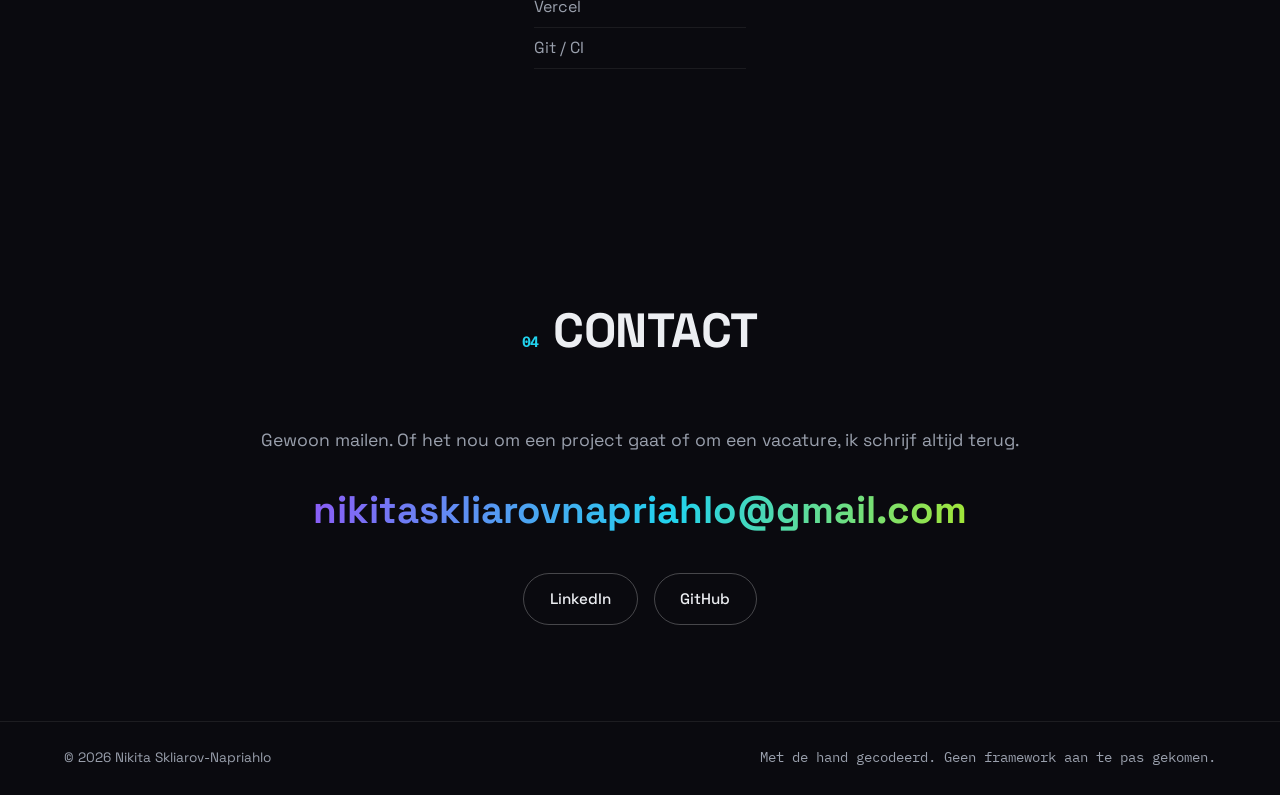
==== commit e08866d4: "List spoken languages in the skills section Dutch, English, Ukrainian and Russian as a fifth skills " ====
--- a/index.html
+++ b/index.html
@@ -55,6 +55,7 @@
           "https://www.linkedin.com/in/nikita-skliarov-napriahlo-46a2752b1/",
           "https://github.com/Nikita-Skliarov"
         ],
+        "knowsLanguage": ["nl", "en", "uk", "ru"],
         "knowsAbout": [
           "Multi-tenant SaaS", "TypeScript", "Angular", "Next.js", "Vue.js",
           "Node.js", "tRPC", "Prisma", "PostgreSQL", "PHP", "Python", "C#"
@@ -242,6 +243,15 @@
           <ul><li>PostgreSQL</li><li>MySQL</li><li>SQLite</li><li>Prisma</li><li>Supabase</li><li>Docker</li><li>Vercel</li><li>Git / CI</li></ul>
         </div>
         <div class="skill-group">
+          <h3 data-i18n="skills.langs">Talen</h3>
+          <ul>
+            <li data-i18n="skills.lang1">Nederlands</li>
+            <li data-i18n="skills.lang2">Engels</li>
+            <li data-i18n="skills.lang3">Oekraïens</li>
+            <li data-i18n="skills.lang4">Russisch</li>
+          </ul>
+        </div>
+        <div class="skill-group">
           <h3 data-i18n="skills.focus">Focus</h3>
           <ul>
             <li data-i18n="skills.focus1">Multi-tenant SaaS</li>
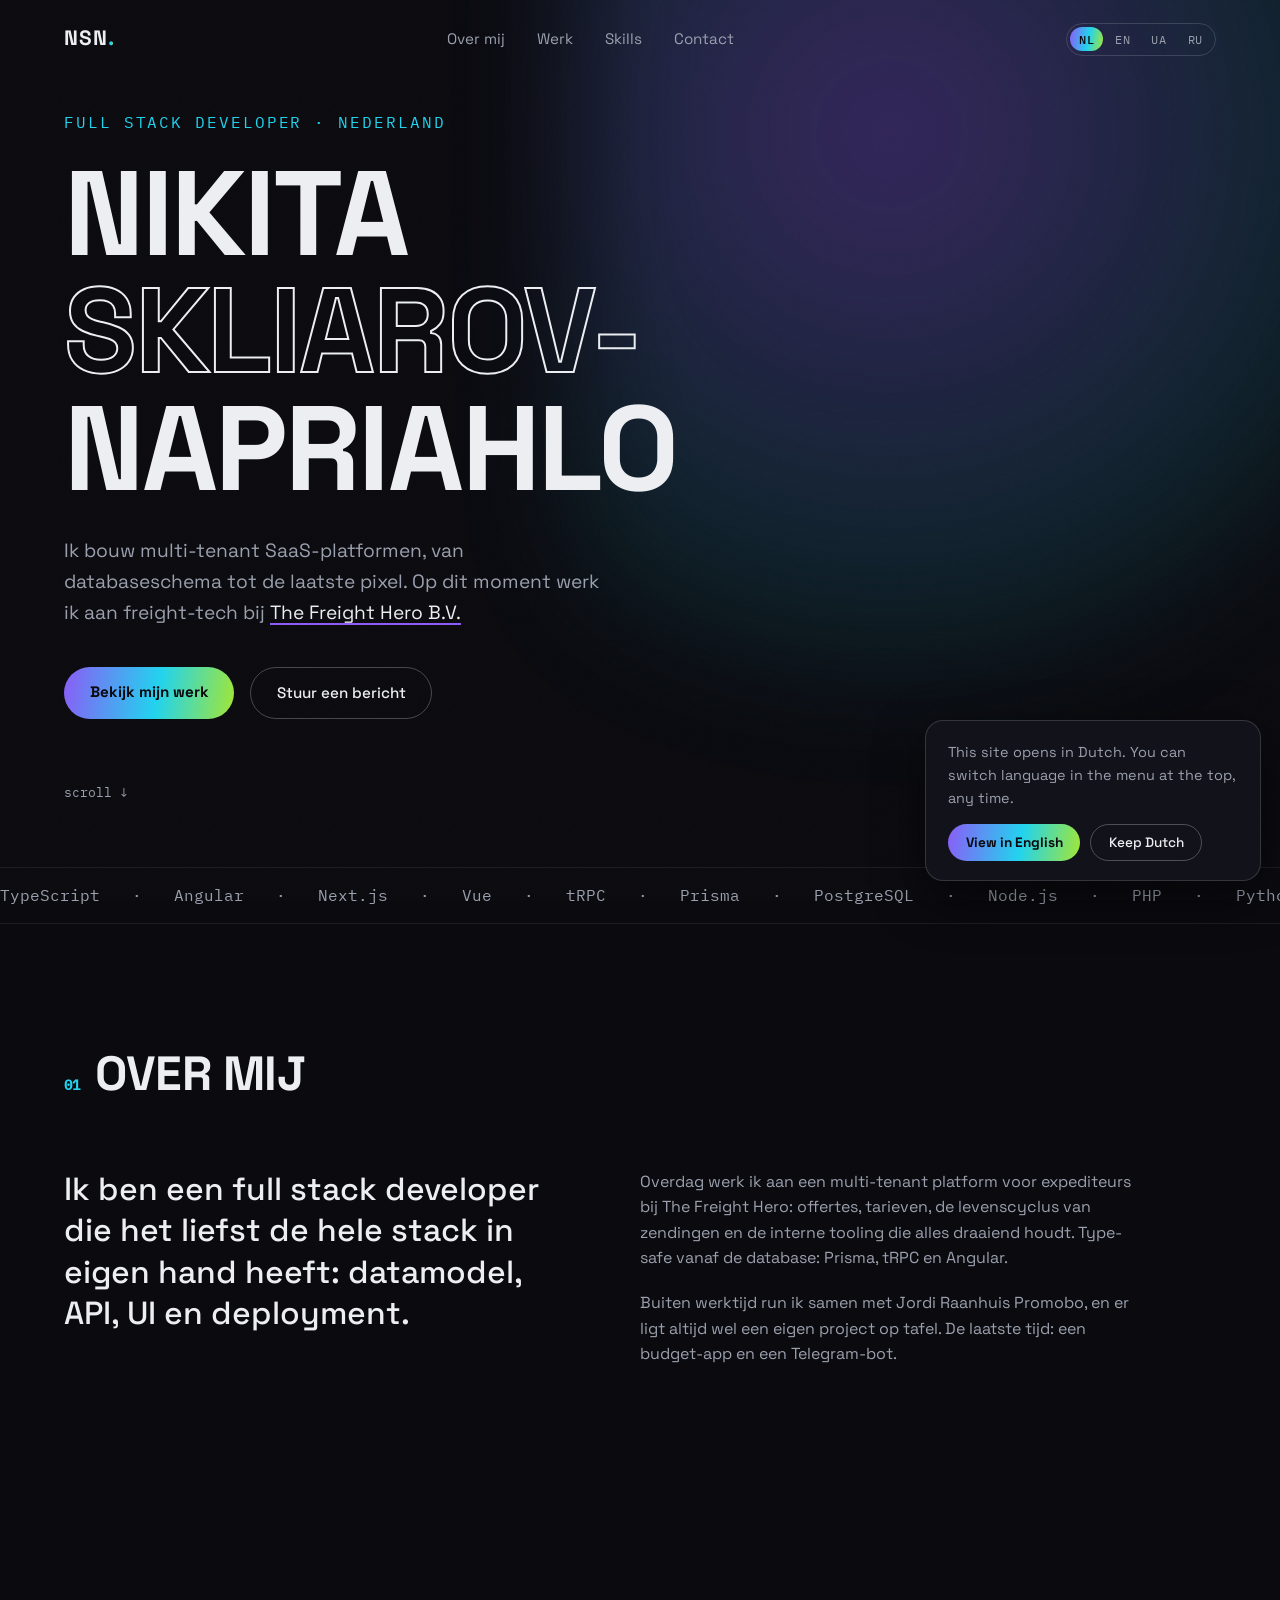
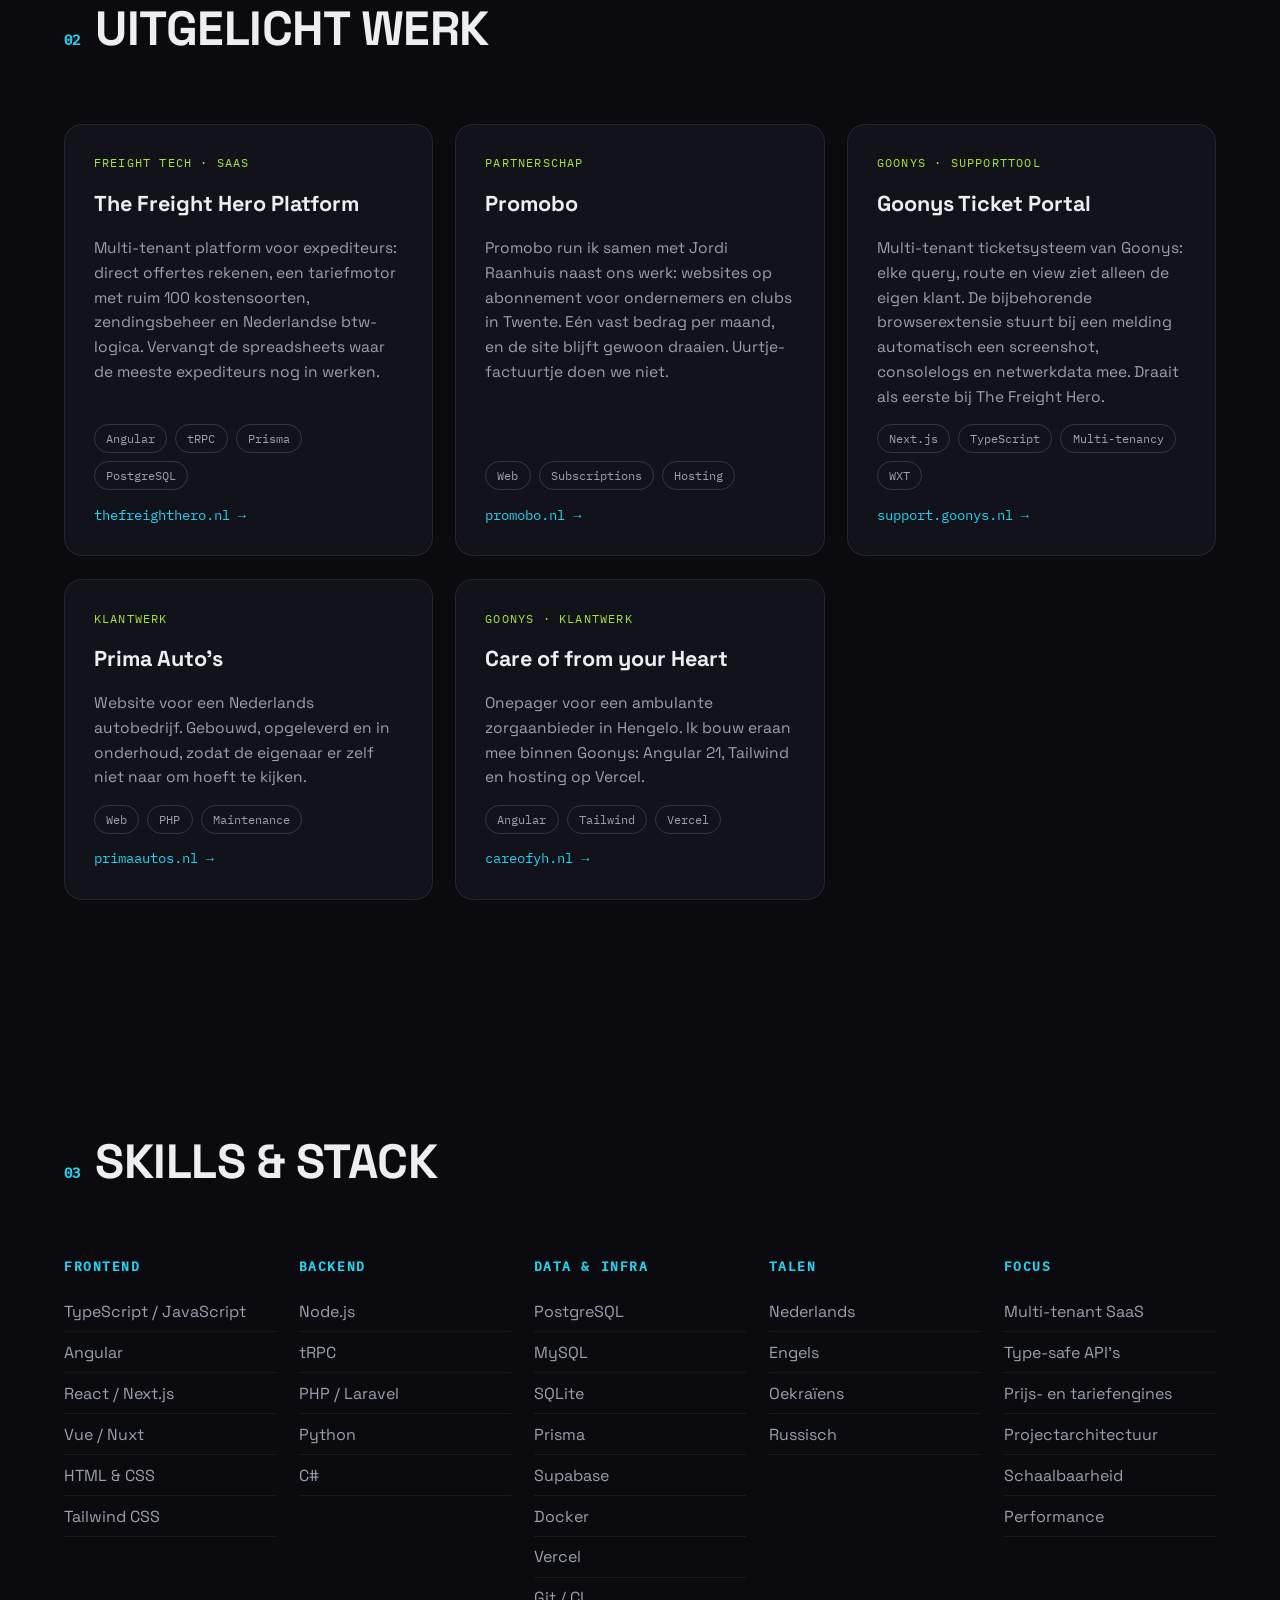
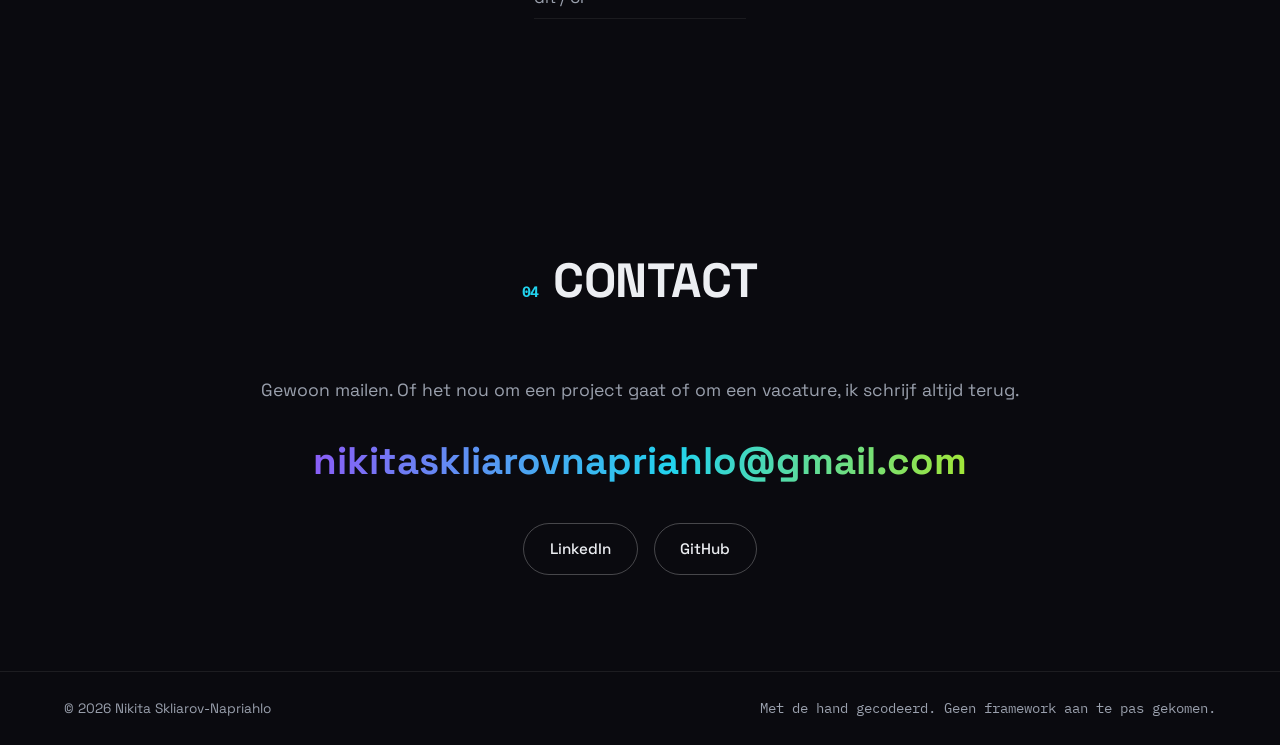
==== commit 01a44e8e: "Give Promobo more focus, add 404 page and small SEO/a11y fixes - Promobo card up to position 2, Orga" ====
--- a/index.html
+++ b/index.html
@@ -4,9 +4,9 @@
   <meta charset="UTF-8" />
   <meta name="viewport" content="width=device-width, initial-scale=1.0" />
   <title>Nikita Skliarov-Napriahlo · Full stack developer</title>
-  <meta name="description" content="Portfolio van Nikita Skliarov-Napriahlo, full stack developer bij The Freight Hero B.V. Multi-tenant SaaS, freight-tech en webprojecten." />
+  <meta name="description" content="Portfolio van Nikita Skliarov-Napriahlo, full stack developer bij The Freight Hero B.V. Multi-tenant SaaS, freight-tech, webprojecten en Promobo." />
   <meta property="og:title" content="Nikita Skliarov-Napriahlo · Full stack developer" />
-  <meta property="og:description" content="Multi-tenant SaaS, freight-tech en webprojecten. Gevestigd in Nederland." />
+  <meta property="og:description" content="Multi-tenant SaaS, freight-tech, webprojecten en Promobo. Gevestigd in Nederland." />
   <meta property="og:type" content="website" />
   <meta property="og:url" content="https://www.nikita-skliarov-napriahlo.nl/" />
   <meta property="og:site_name" content="Nikita Skliarov-Napriahlo" />
@@ -51,6 +51,7 @@
           "name": "The Freight Hero B.V.",
           "url": "https://thefreighthero.com"
         },
+        "memberOf": { "@id": "https://promobo.nl/#organization" },
         "sameAs": [
           "https://www.linkedin.com/in/nikita-skliarov-napriahlo-46a2752b1/",
           "https://github.com/Nikita-Skliarov"
@@ -59,6 +60,18 @@
         "knowsAbout": [
           "Multi-tenant SaaS", "TypeScript", "Angular", "Next.js", "Vue.js",
           "Node.js", "tRPC", "Prisma", "PostgreSQL", "PHP", "Python", "C#"
+        ]
+      },
+      {
+        "@type": "Organization",
+        "@id": "https://promobo.nl/#organization",
+        "name": "Promobo",
+        "url": "https://promobo.nl",
+        "description": "Subscription websites for entrepreneurs and clubs in Twente: one fixed monthly price instead of hourly billing, and the site just keeps running.",
+        "areaServed": "Twente, Netherlands",
+        "founder": [
+          { "@id": "https://www.nikita-skliarov-napriahlo.nl/#person" },
+          { "@type": "Person", "name": "Jordi Raanhuis" }
         ]
       },
       {
@@ -104,7 +117,7 @@
       <p class="hero-sub reveal" data-i18n="hero.sub" data-i18n-html>
         Ik bouw multi-tenant SaaS-platformen, van databaseschema tot de laatste
         pixel. Op dit moment werk ik aan freight-tech bij
-        <a href="https://thefreighthero.com" target="_blank" rel="noopener">The&nbsp;Freight&nbsp;Hero&nbsp;B.V.</a>
+        <a href="https://thefreighthero.nl" target="_blank" rel="noopener">The&nbsp;Freight&nbsp;Hero&nbsp;B.V.</a>
       </p>
       <div class="hero-cta reveal">
         <a class="btn btn-primary" href="#work" data-i18n="hero.ctaWork">Bekijk mijn werk</a>
@@ -169,6 +182,21 @@
         </article>
 
         <article class="card reveal">
+          <div class="card-tag" data-i18n="work.promo.tag">Partnerschap</div>
+          <h3>Promobo</h3>
+          <p data-i18n="work.promo.text">
+            Promobo run ik samen met Jordi Raanhuis naast ons werk: websites op
+            abonnement voor ondernemers en clubs in Twente. Eén vast bedrag per
+            maand, en de site blijft gewoon draaien. Uurtje-factuurtje doen we
+            niet.
+          </p>
+          <ul class="card-stack">
+            <li>Web</li><li>Subscriptions</li><li>Hosting</li>
+          </ul>
+          <a class="card-link" href="https://promobo.nl" target="_blank" rel="noopener">promobo.nl →</a>
+        </article>
+
+        <article class="card reveal">
           <div class="card-tag" data-i18n="work.ticket.tag">Goonys · supporttool</div>
           <h3 data-i18n="work.ticket.title">Goonys Ticket Portal</h3>
           <p data-i18n="work.ticket.text">
@@ -209,20 +237,6 @@
           <a class="card-link" href="https://careofyh.nl" target="_blank" rel="noopener">careofyh.nl →</a>
         </article>
 
-        <article class="card reveal">
-          <div class="card-tag" data-i18n="work.promo.tag">Partnerschap</div>
-          <h3>Promobo</h3>
-          <p data-i18n="work.promo.text">
-            Promobo run ik samen met Jordi Raanhuis naast ons werk: websites op
-            abonnement voor ondernemers en clubs in Twente. Eén vast bedrag per
-            maand, en de site blijft gewoon draaien. Uurtje-factuurtje doen we
-            niet.
-          </p>
-          <ul class="card-stack">
-            <li>Web</li><li>Subscriptions</li><li>Hosting</li>
-          </ul>
-          <a class="card-link" href="https://promobo.nl" target="_blank" rel="noopener">promobo.nl →</a>
-        </article>
       </div>
     </section>
 
@@ -288,7 +302,7 @@
   </footer>
 
   <!-- Language tip for English-browser visitors (shown by i18n.js) -->
-  <div class="lang-tip" id="langTip" hidden>
+  <div class="lang-tip" id="langTip" lang="en" role="status" hidden>
     <p>This site opens in Dutch. You can switch language in the menu at the top, any time.</p>
     <div class="lang-tip-actions">
       <button type="button" class="btn btn-primary" id="langTipSwitch">View in English</button>
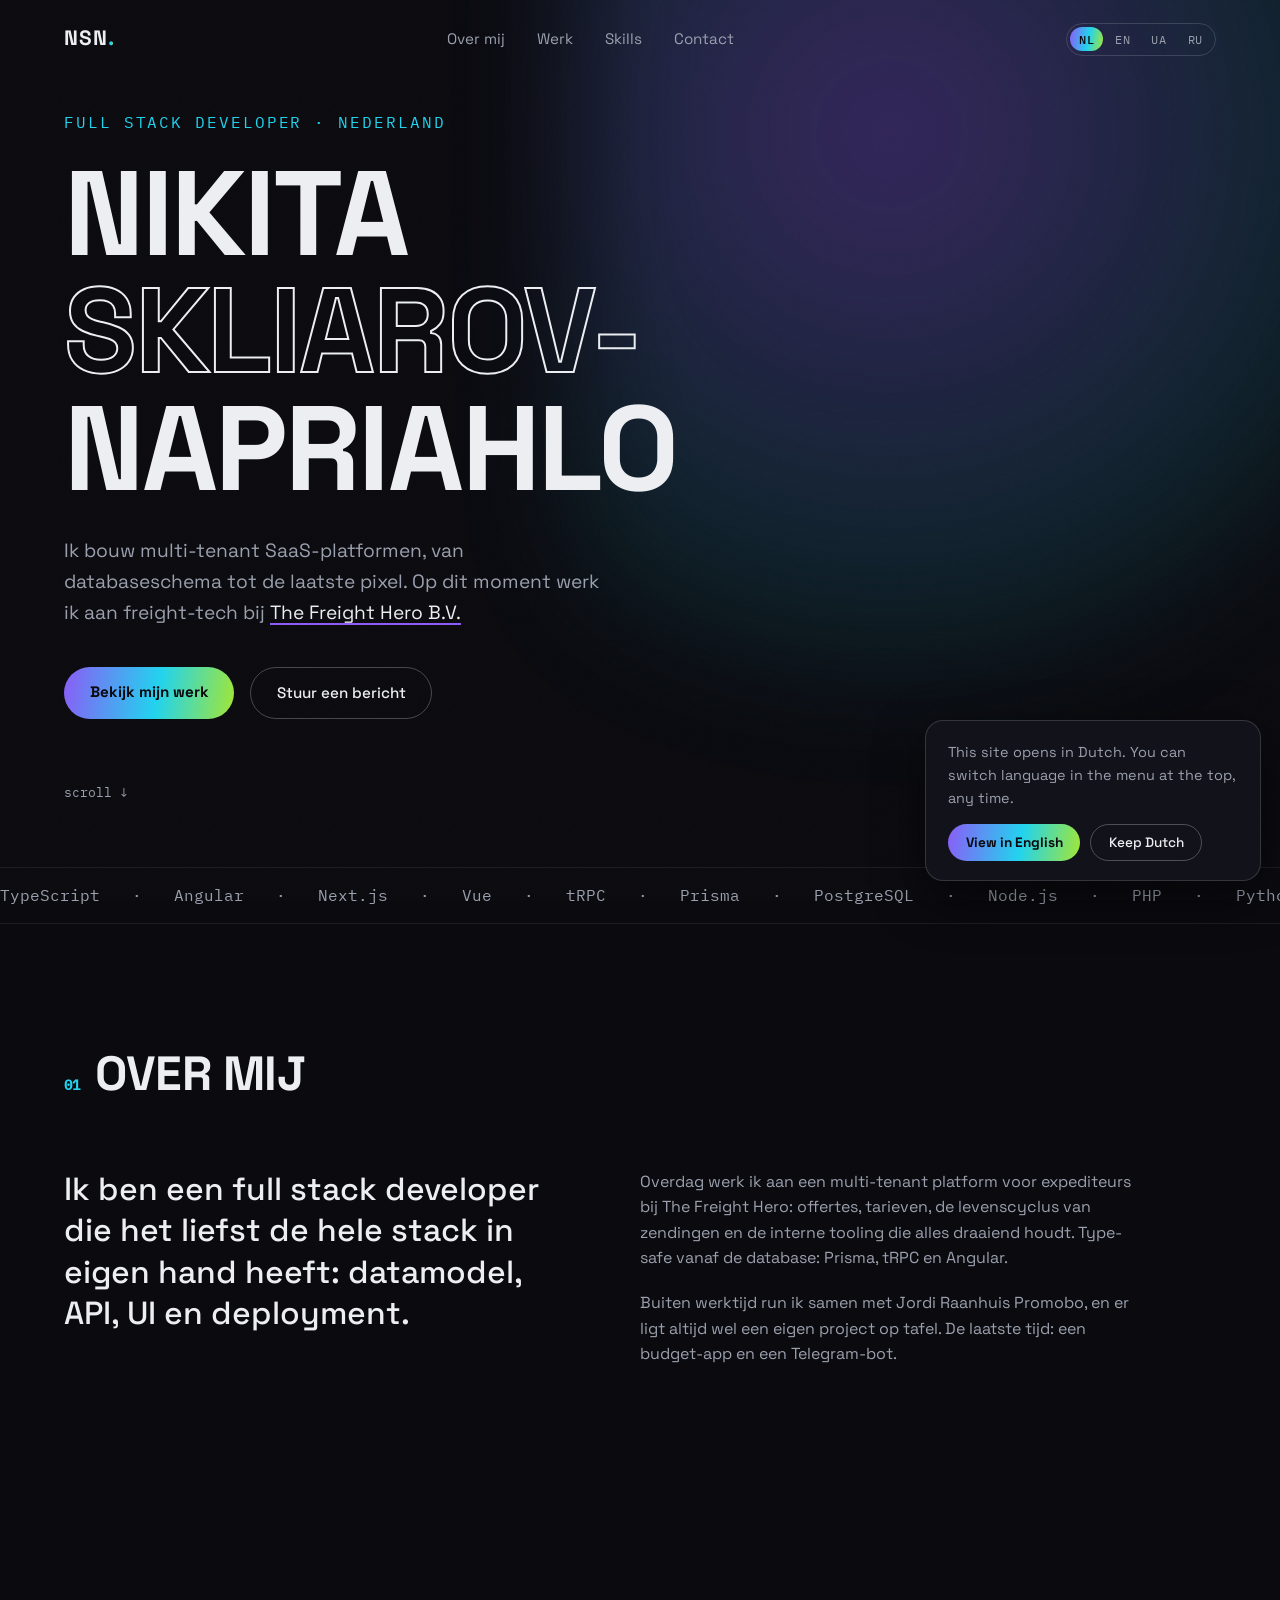
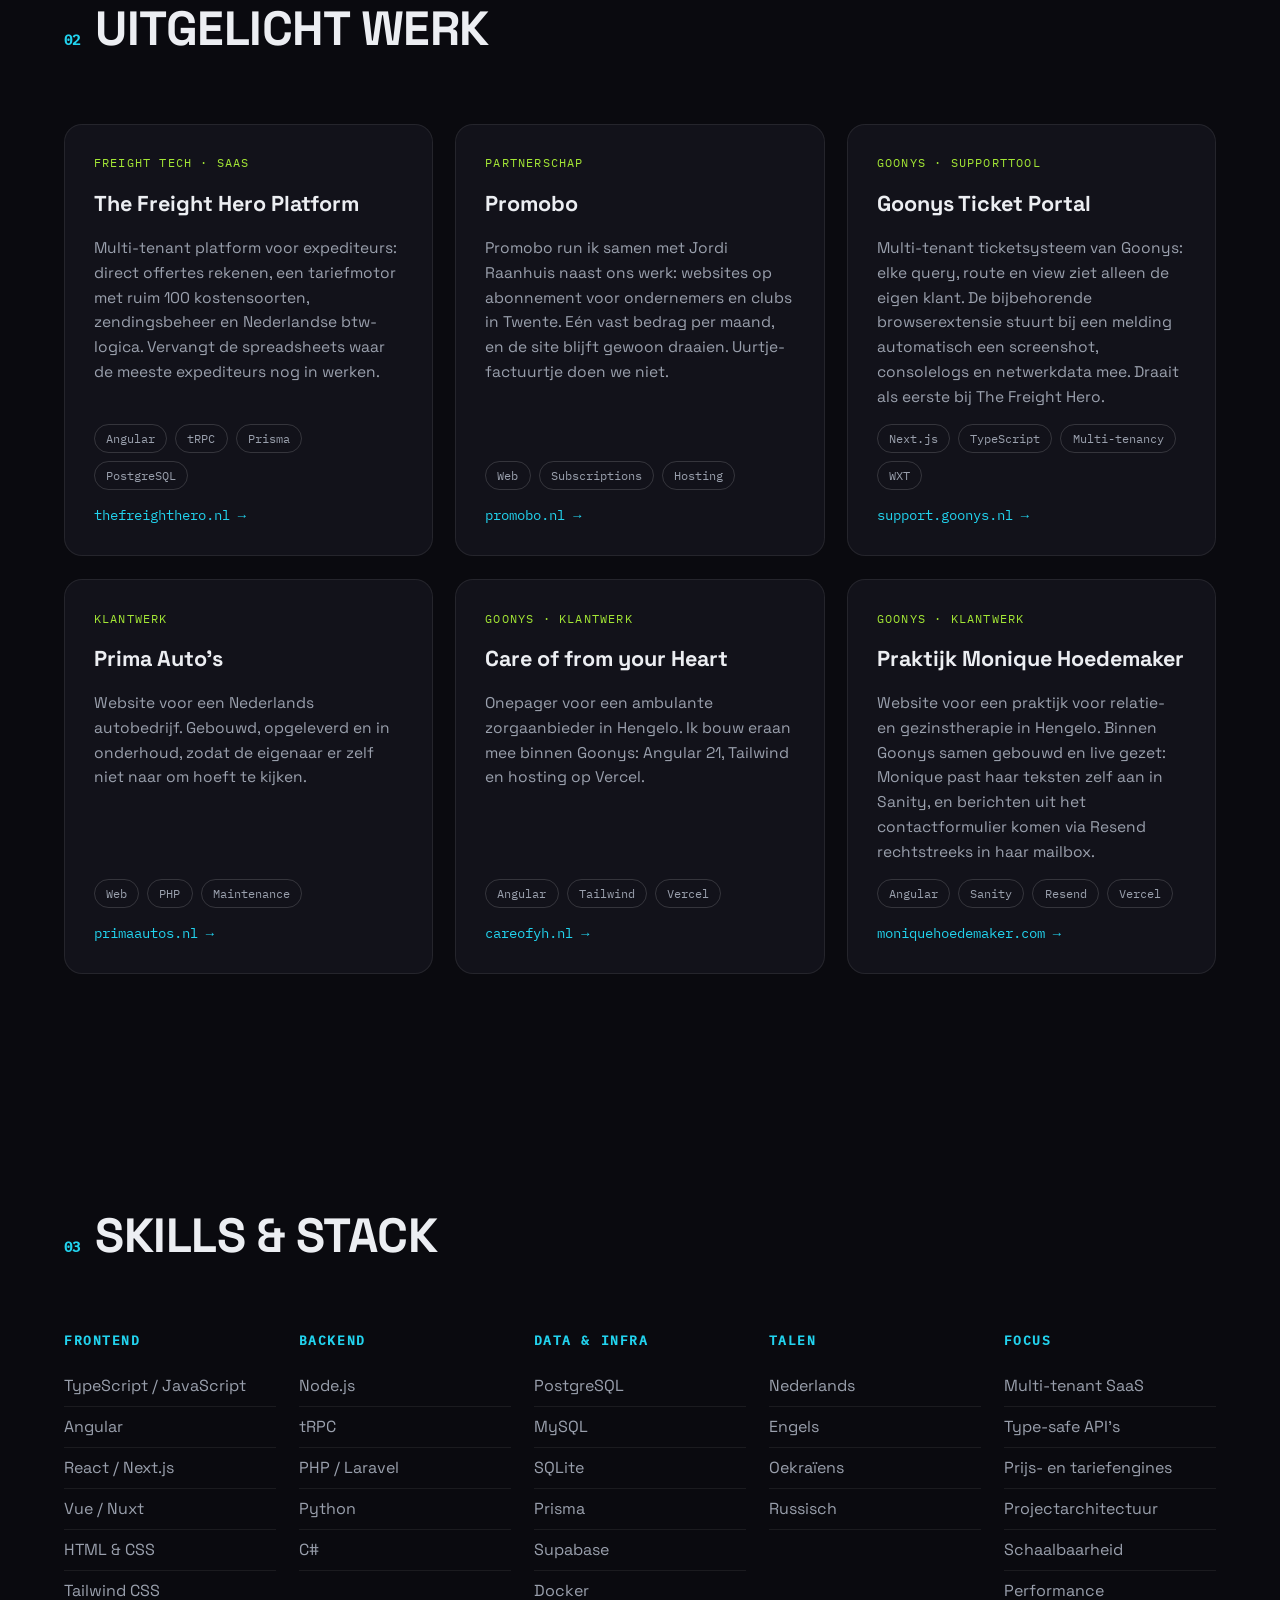
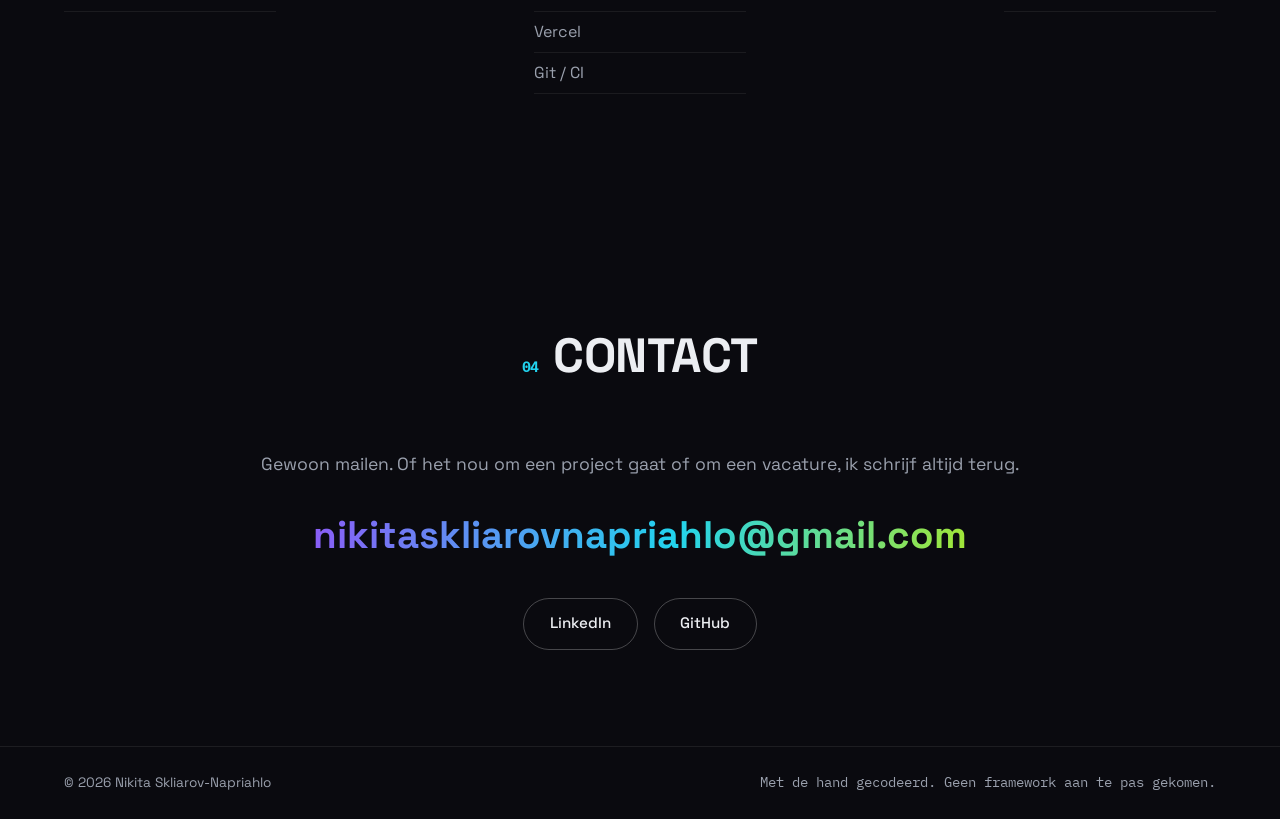
==== commit 6fed688a: "Add Praktijk Monique Hoedemaker to featured work (4 languages + llms.txt)" ====
--- a/index.html
+++ b/index.html
@@ -237,6 +237,21 @@
           <a class="card-link" href="https://careofyh.nl" target="_blank" rel="noopener">careofyh.nl →</a>
         </article>
 
+        <article class="card reveal">
+          <div class="card-tag" data-i18n="work.moni.tag">Goonys · klantwerk</div>
+          <h3>Praktijk Monique Hoedemaker</h3>
+          <p data-i18n="work.moni.text">
+            Website voor een praktijk voor relatie- en gezinstherapie in
+            Hengelo. Binnen Goonys samen gebouwd en live gezet: Monique past
+            haar teksten zelf aan in Sanity, en berichten uit het
+            contactformulier komen via Resend rechtstreeks in haar mailbox.
+          </p>
+          <ul class="card-stack">
+            <li>Angular</li><li>Sanity</li><li>Resend</li><li>Vercel</li>
+          </ul>
+          <a class="card-link" href="https://moniquehoedemaker.com" target="_blank" rel="noopener">moniquehoedemaker.com →</a>
+        </article>
+
       </div>
     </section>
 
--- a/style.css
+++ b/style.css
@@ -438,10 +438,12 @@
 }
 
 /* ============ reveal animation ============ */
-.reveal {
+/* Hidden state only under .js (set by script.js), so content stays visible without JS. */
+.reveal { transition: opacity 0.7s ease, transform 0.7s ease; }
+
+.js .reveal {
   opacity: 0;
   transform: translateY(24px);
-  transition: opacity 0.7s ease, transform 0.7s ease;
 }
 
 .reveal.visible { opacity: 1; transform: translateY(0); }
@@ -454,5 +456,5 @@
 @media (prefers-reduced-motion: reduce) {
   html { scroll-behavior: auto; }
   .blob, .hero-scroll, .marquee-track { animation: none; }
-  .reveal { opacity: 1; transform: none; transition: none; }
-}
+  .reveal, .js .reveal { opacity: 1; transform: none; transition: none; }
+}
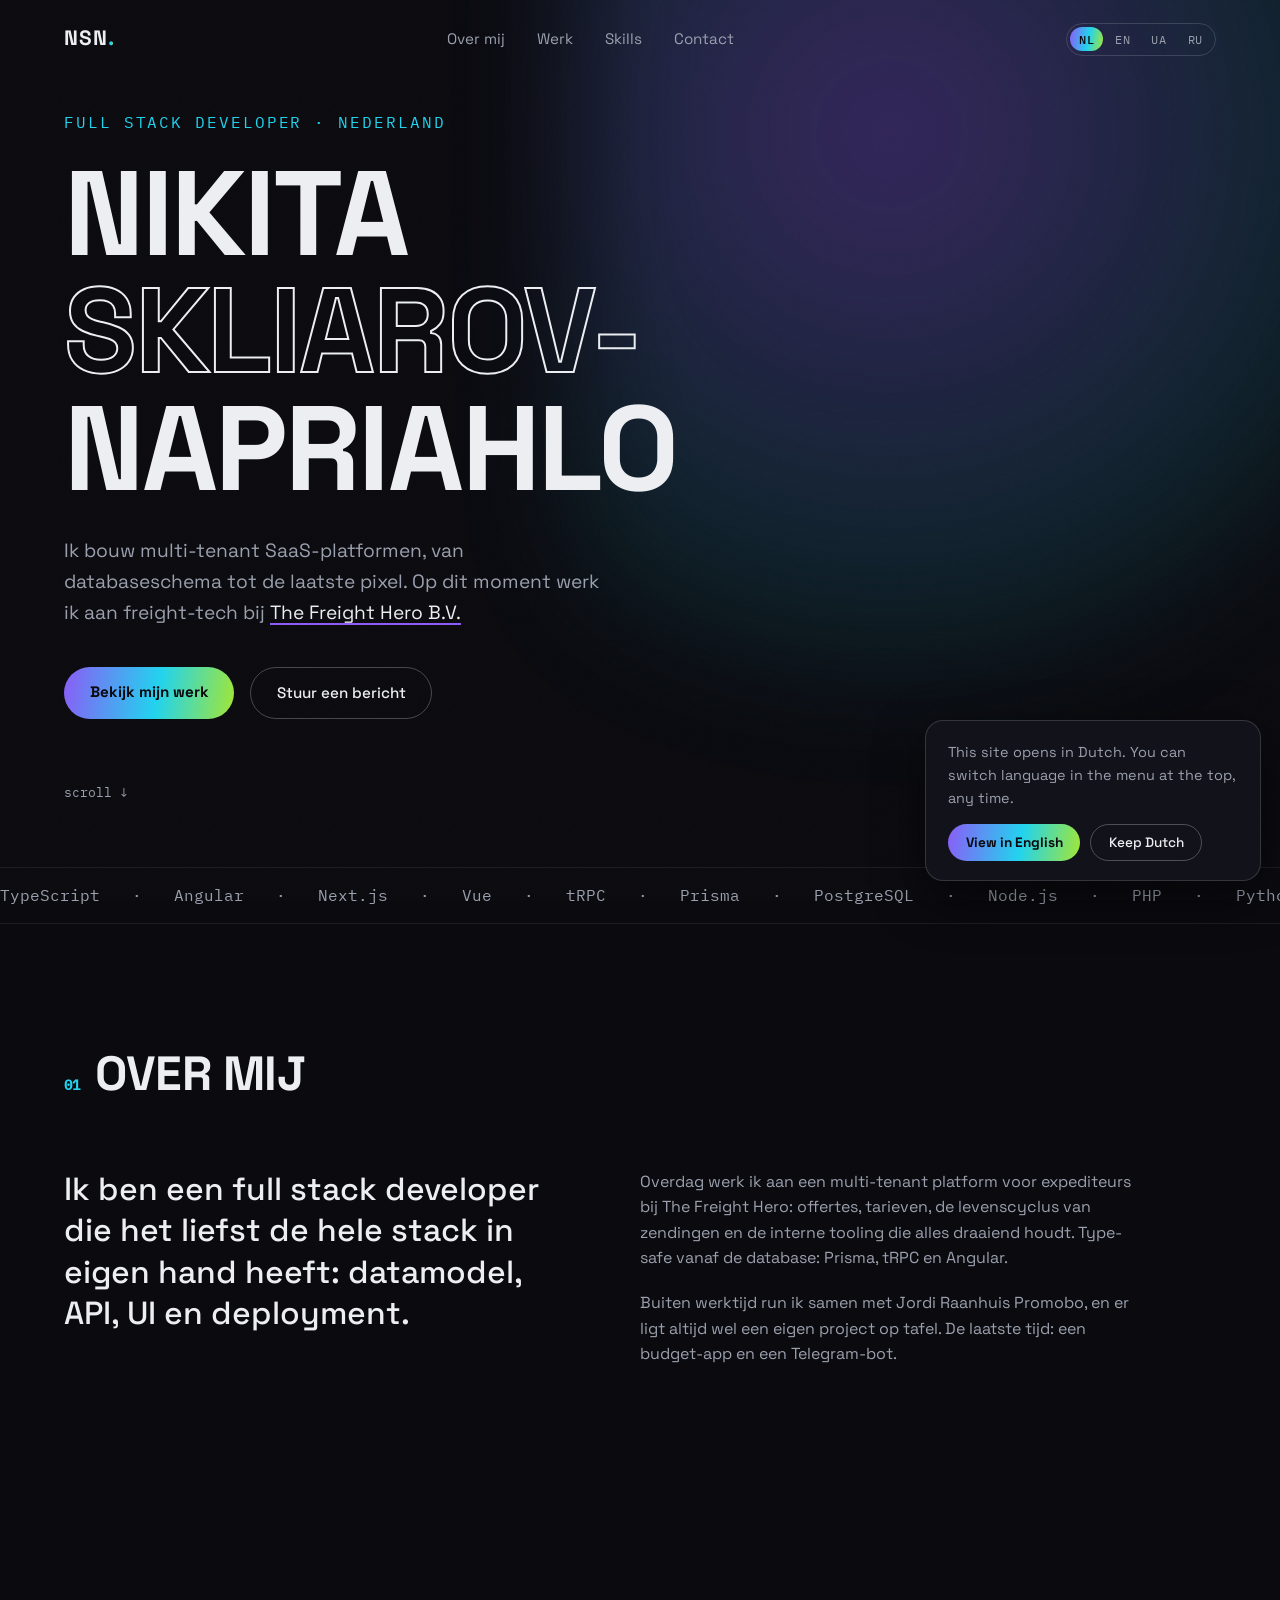
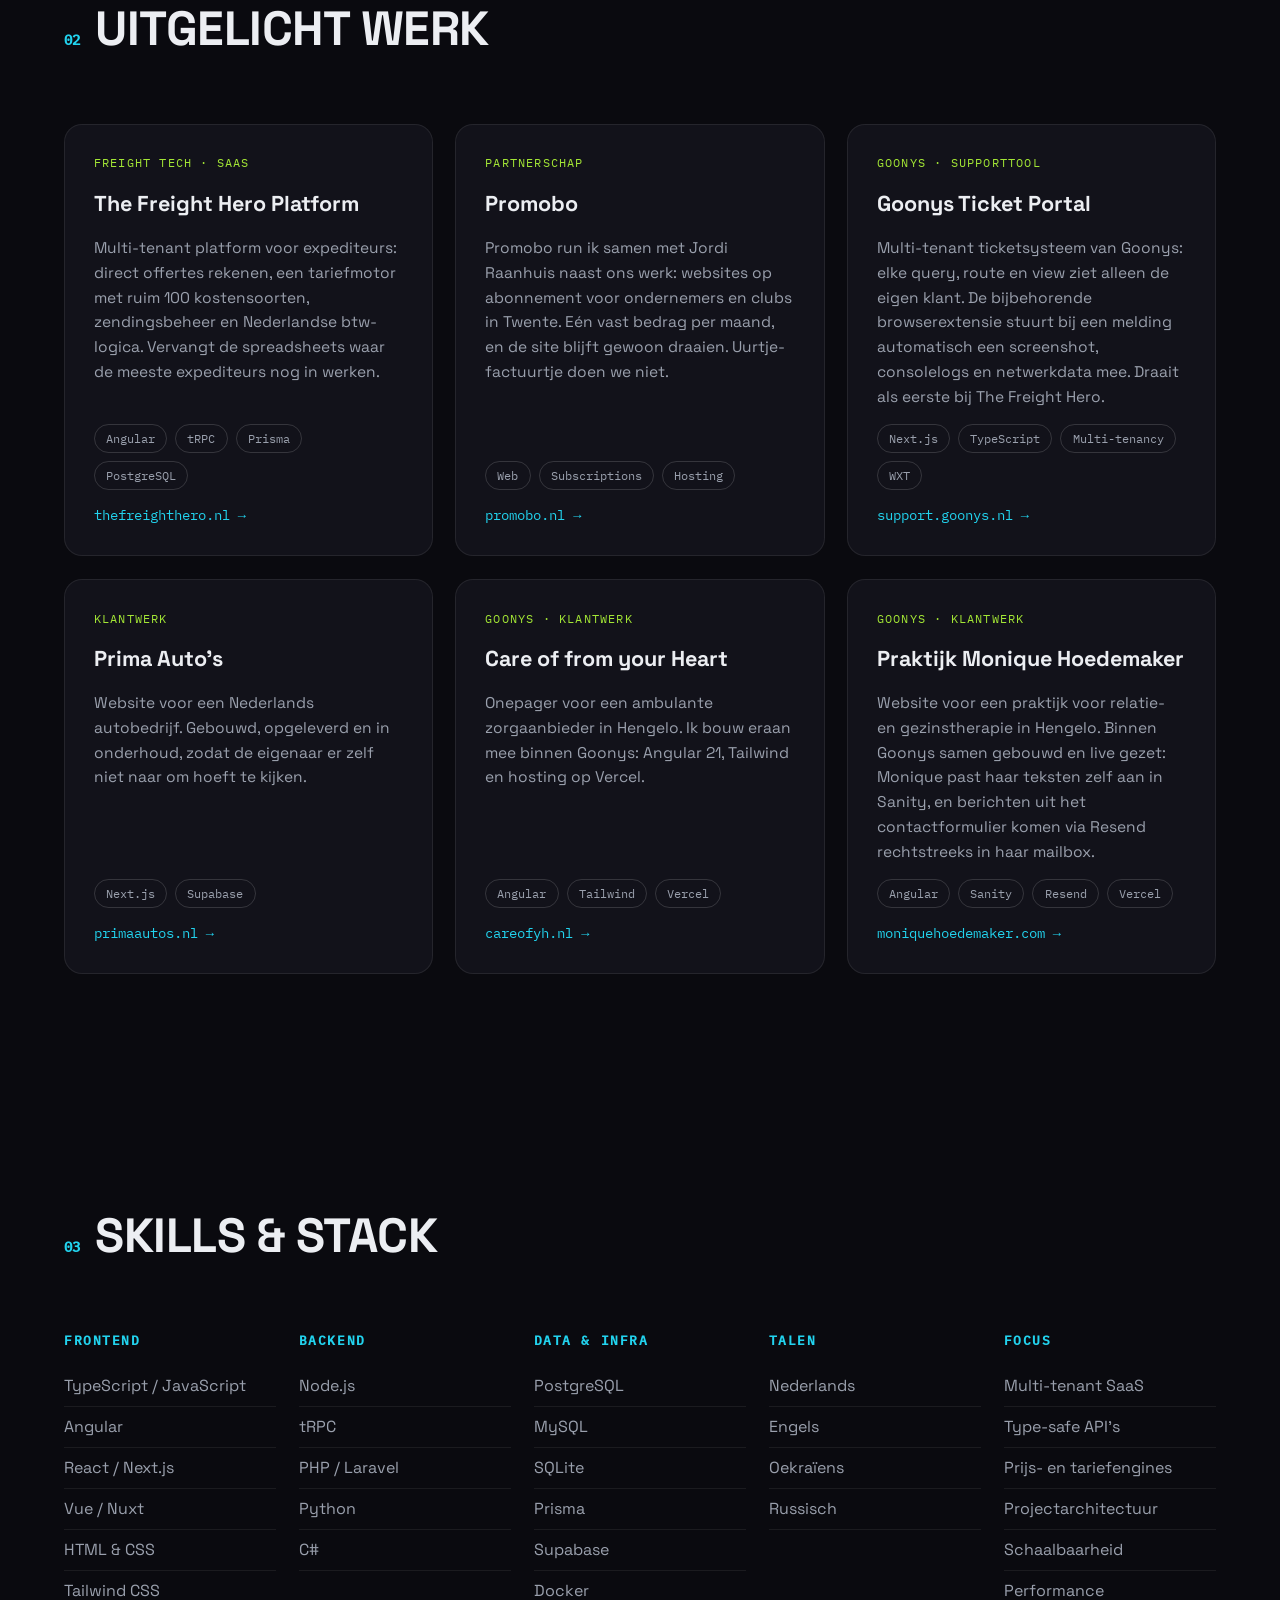
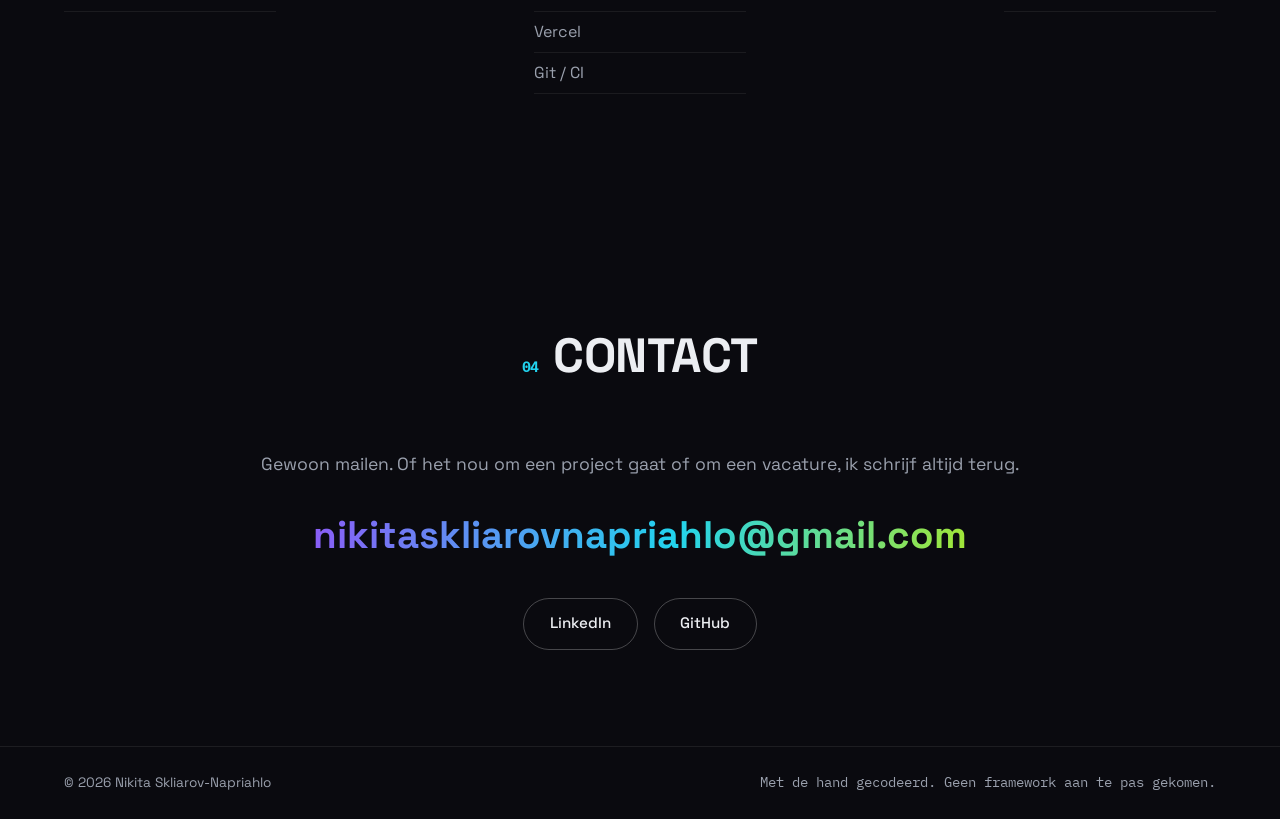
==== commit 411c3886: "Correct Prima Auto's stack tags to Next.js + Supabase" ====
--- a/index.html
+++ b/index.html
@@ -219,7 +219,7 @@
             onderhoud, zodat de eigenaar er zelf niet naar om hoeft te kijken.
           </p>
           <ul class="card-stack">
-            <li>Web</li><li>PHP</li><li>Maintenance</li>
+            <li>Next.js</li><li>Supabase</li>
           </ul>
           <a class="card-link" href="https://primaautos.nl" target="_blank" rel="noopener">primaautos.nl →</a>
         </article>
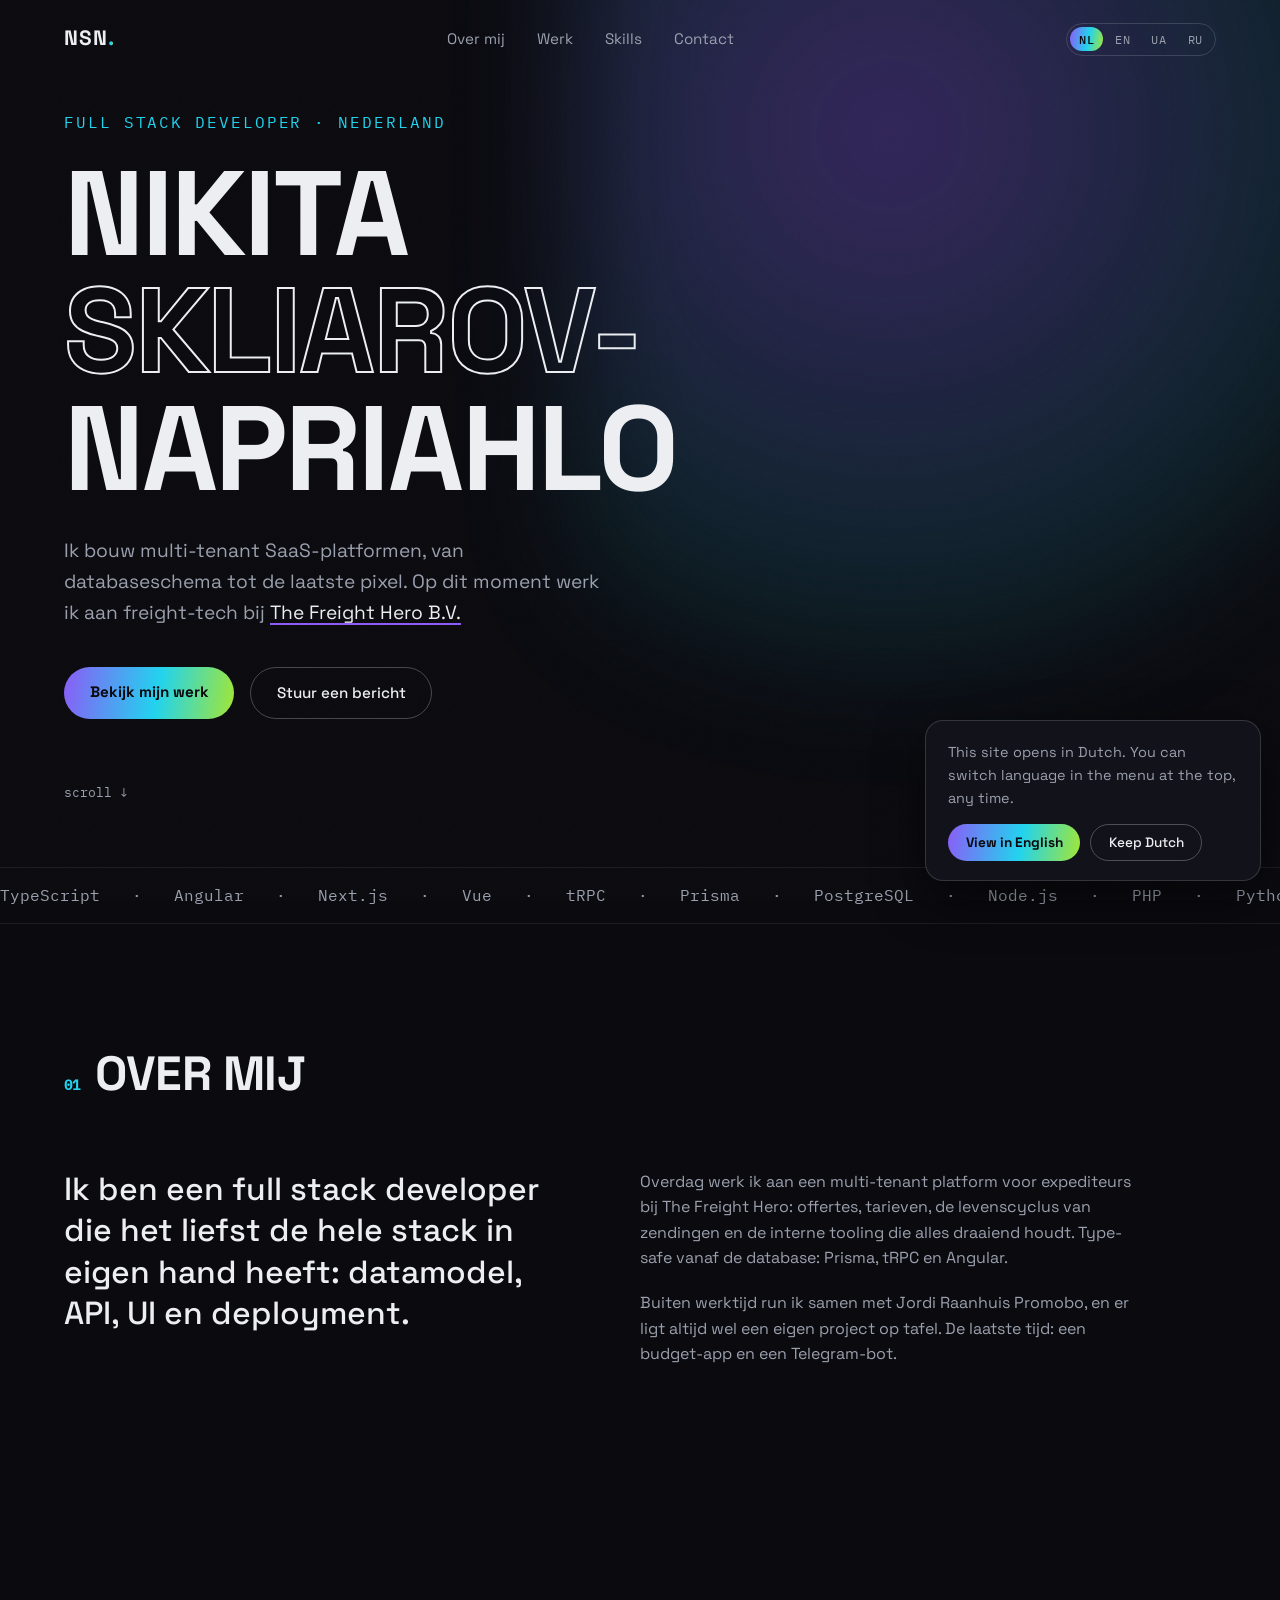
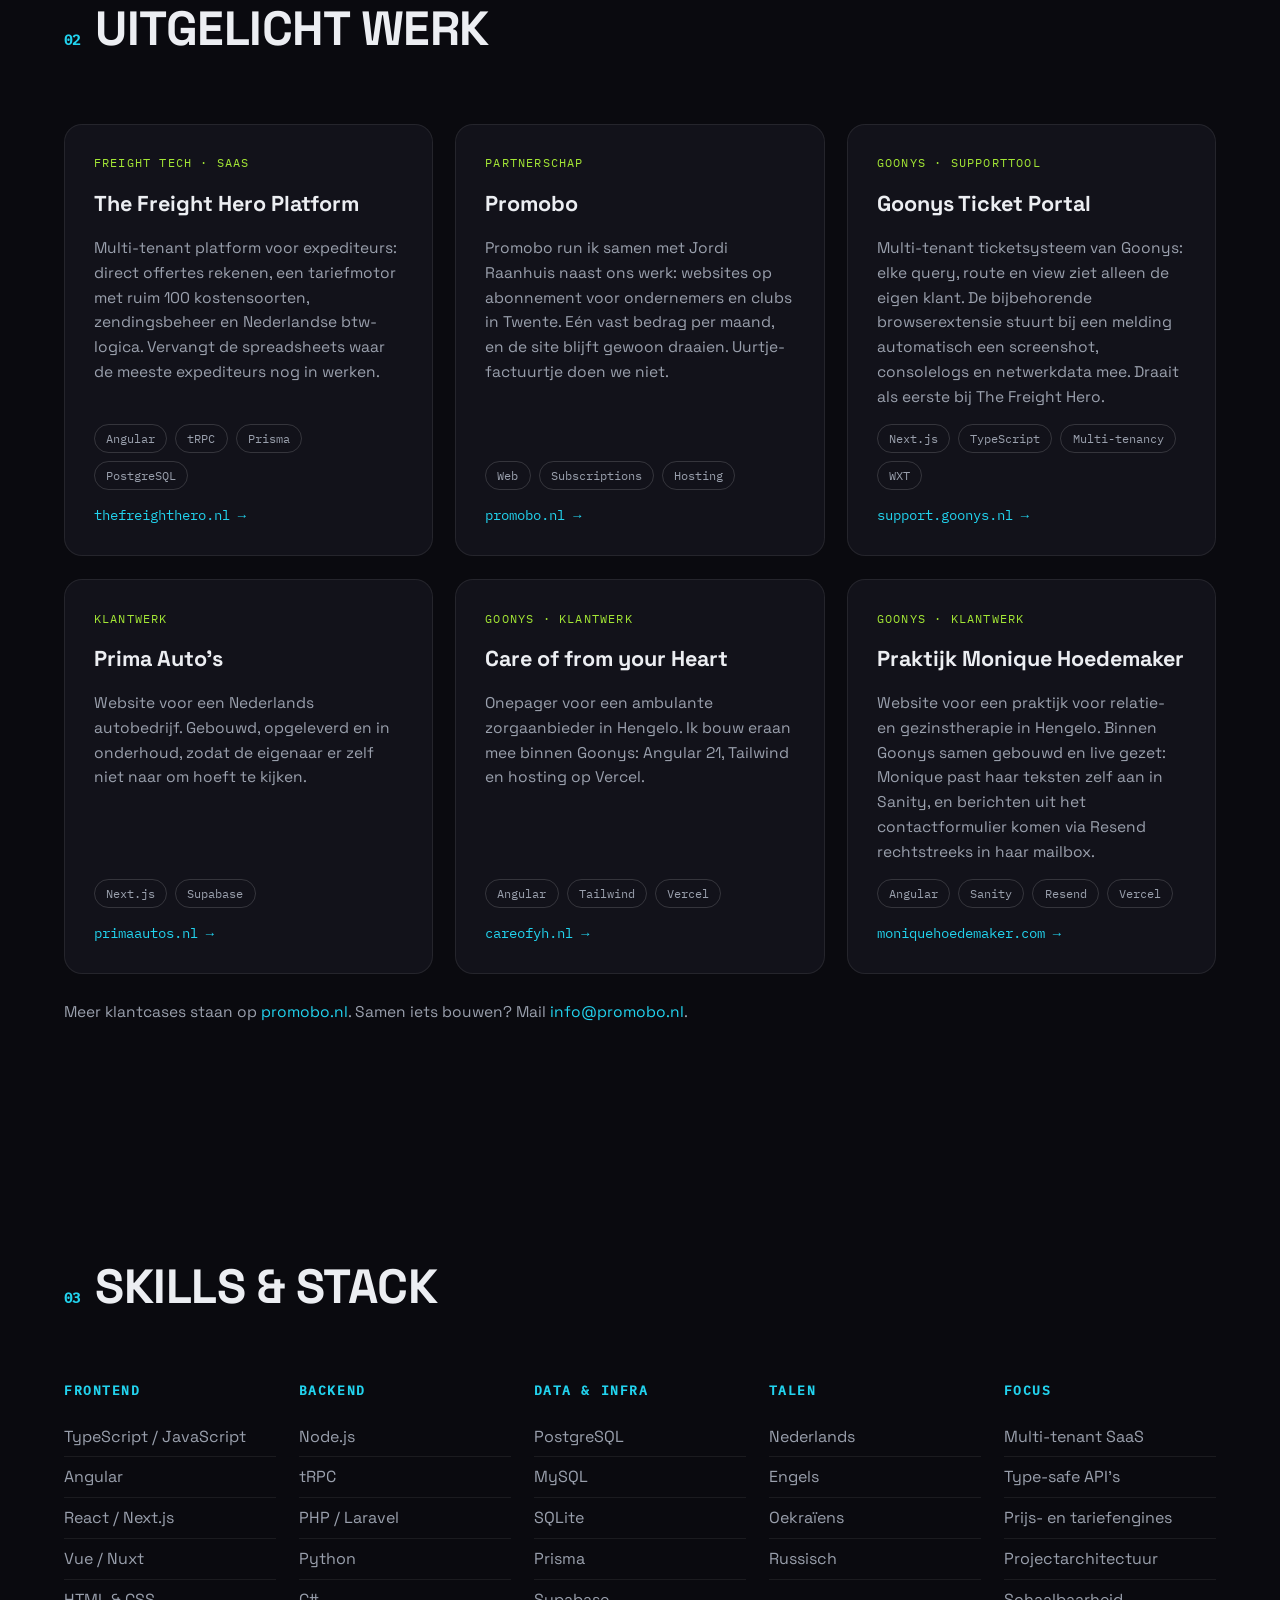
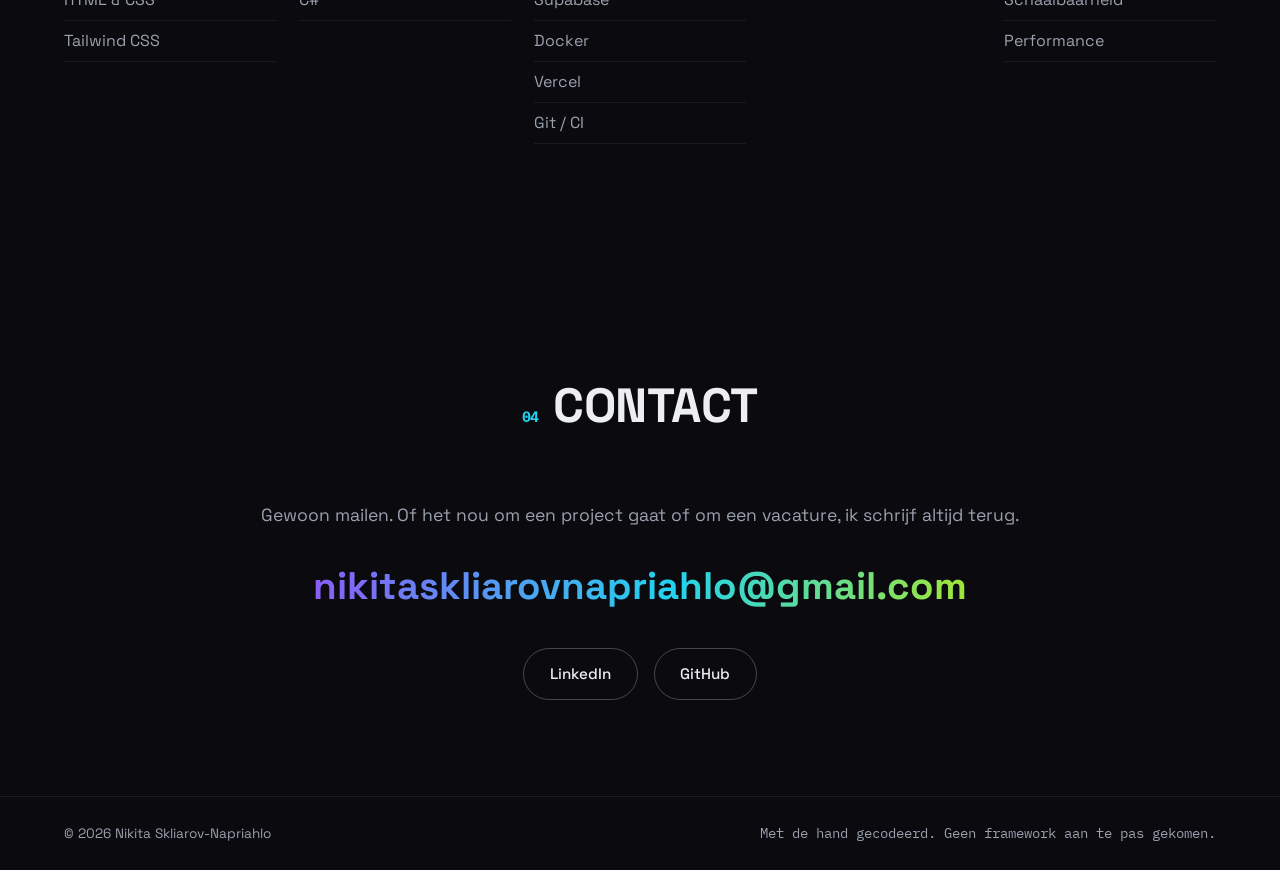
==== commit de8c2495: "Point visitors to promobo.nl for more cases and collaboration" ====
--- a/index.html
+++ b/index.html
@@ -253,6 +253,12 @@
         </article>
 
       </div>
+      <p class="work-outro reveal" data-i18n="work.outro" data-i18n-html>
+        Meer klantcases staan op
+        <a href="https://promobo.nl" target="_blank" rel="noopener">promobo.nl</a>.
+        Samen iets bouwen? Mail
+        <a href="mailto:info@promobo.nl">info@promobo.nl</a>.
+      </p>
     </section>
 
     <!-- ============ SKILLS ============ -->
--- a/style.css
+++ b/style.css
@@ -308,6 +308,16 @@
 
 .card-link:hover, .card-link:focus-visible { text-decoration: underline; }
 
+.work-outro {
+  margin-top: 1.6rem;
+  max-width: 72rem;
+  color: var(--muted);
+  font-size: 0.97rem;
+}
+
+.work-outro a { color: var(--cyan); text-decoration: none; }
+.work-outro a:hover, .work-outro a:focus-visible { text-decoration: underline; }
+
 /* ============ skills ============ */
 .skills {
   display: grid;
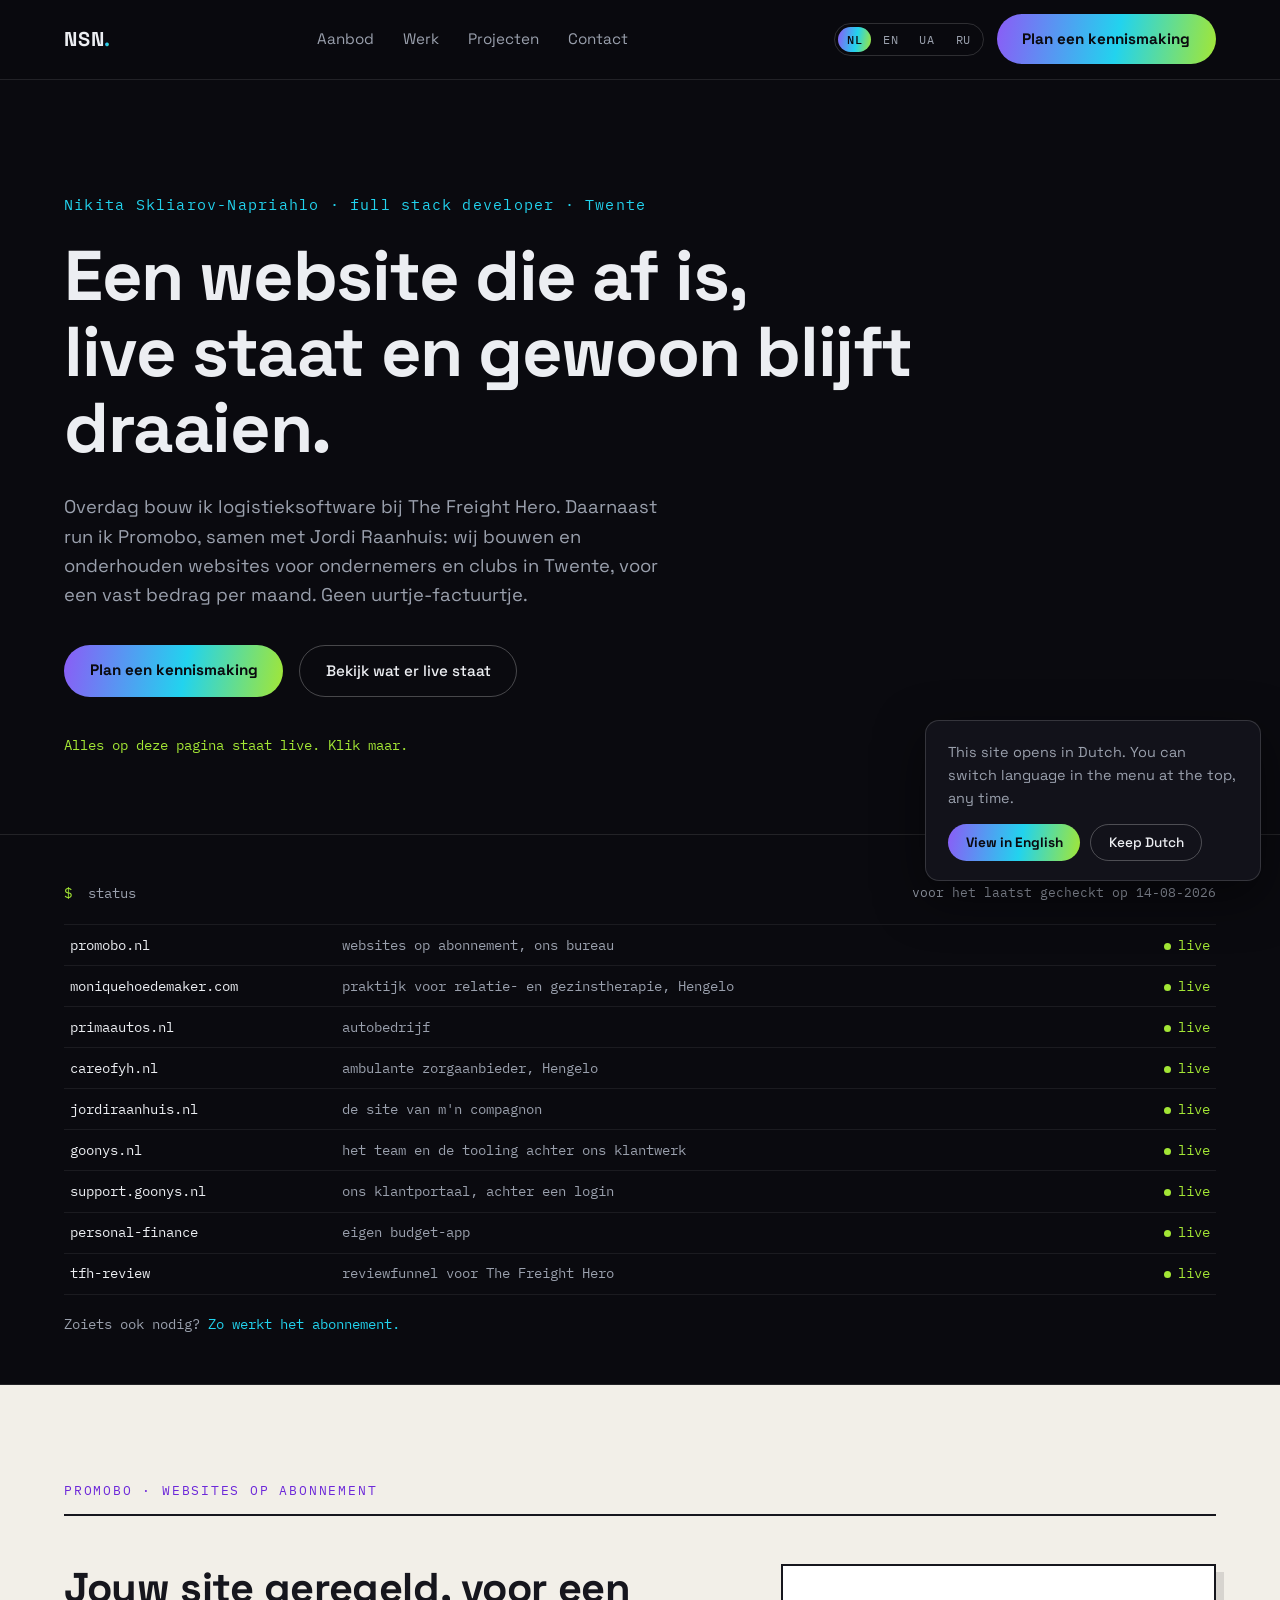
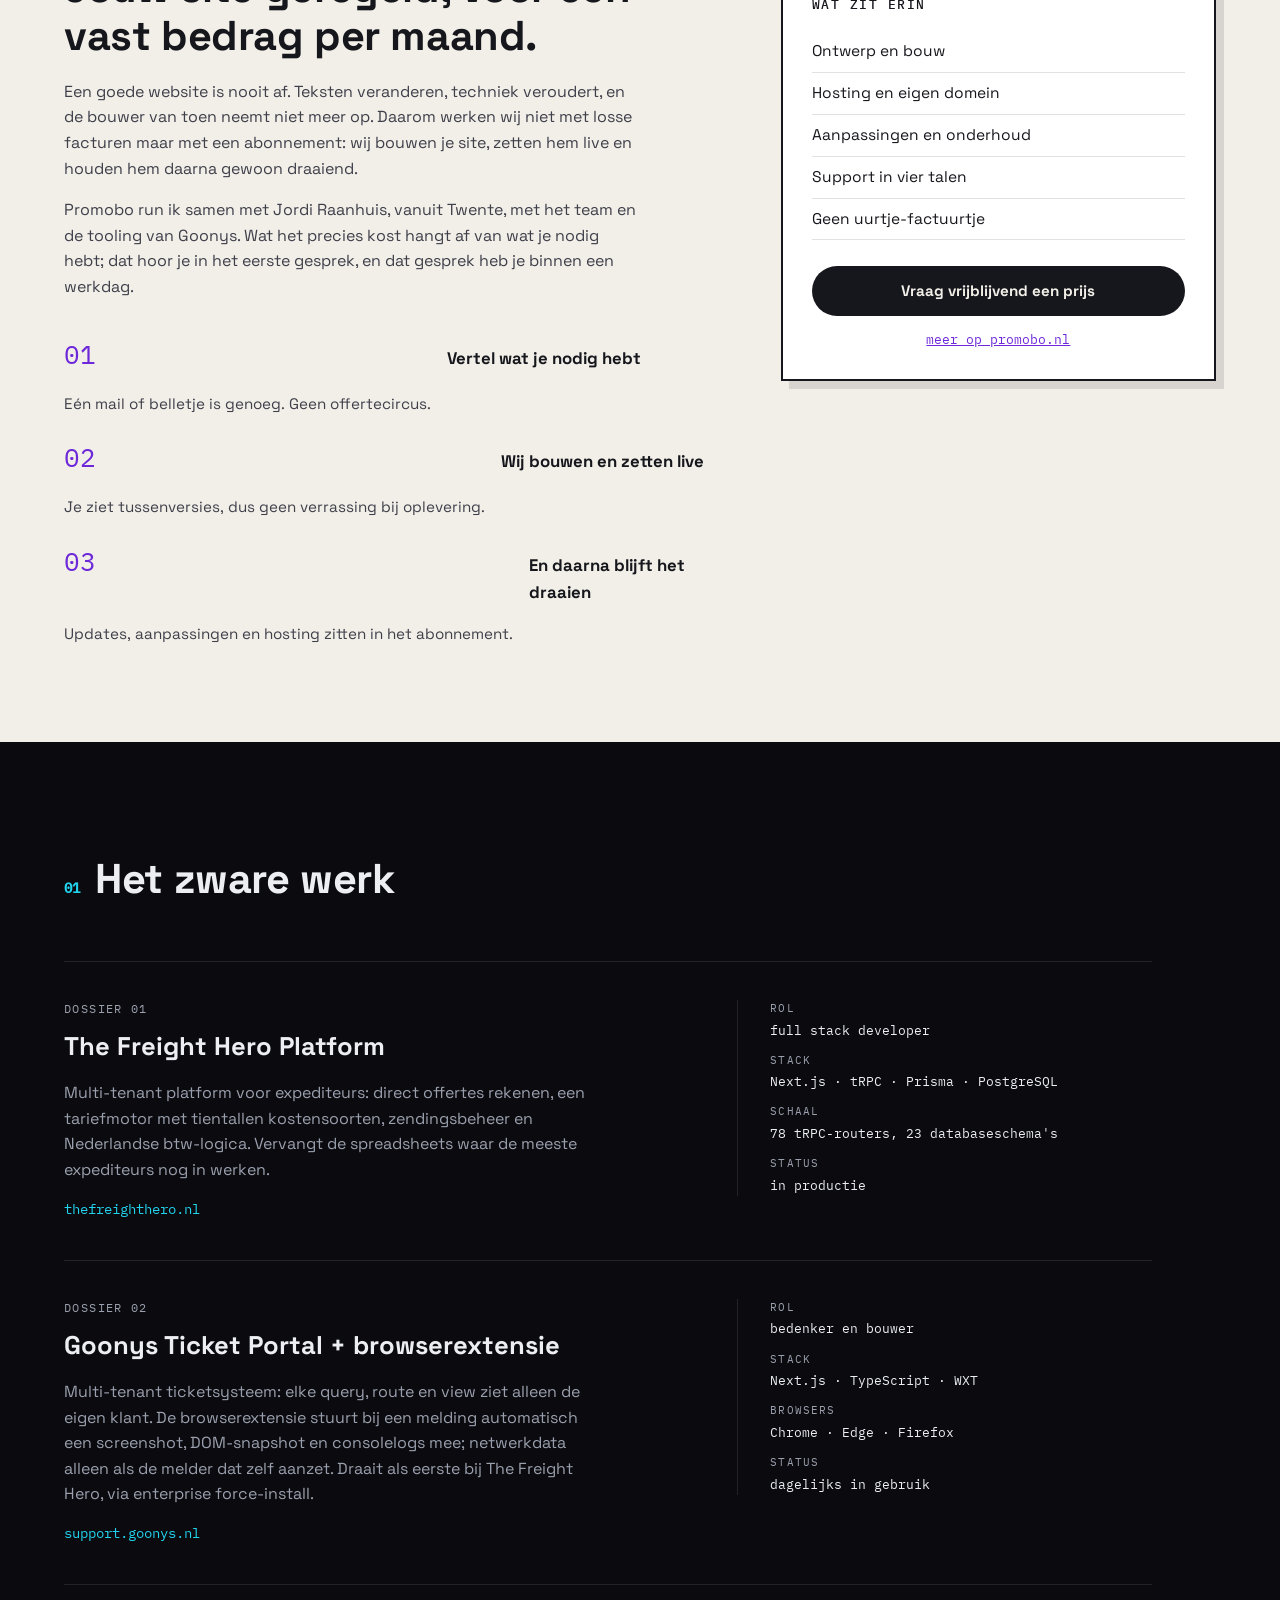
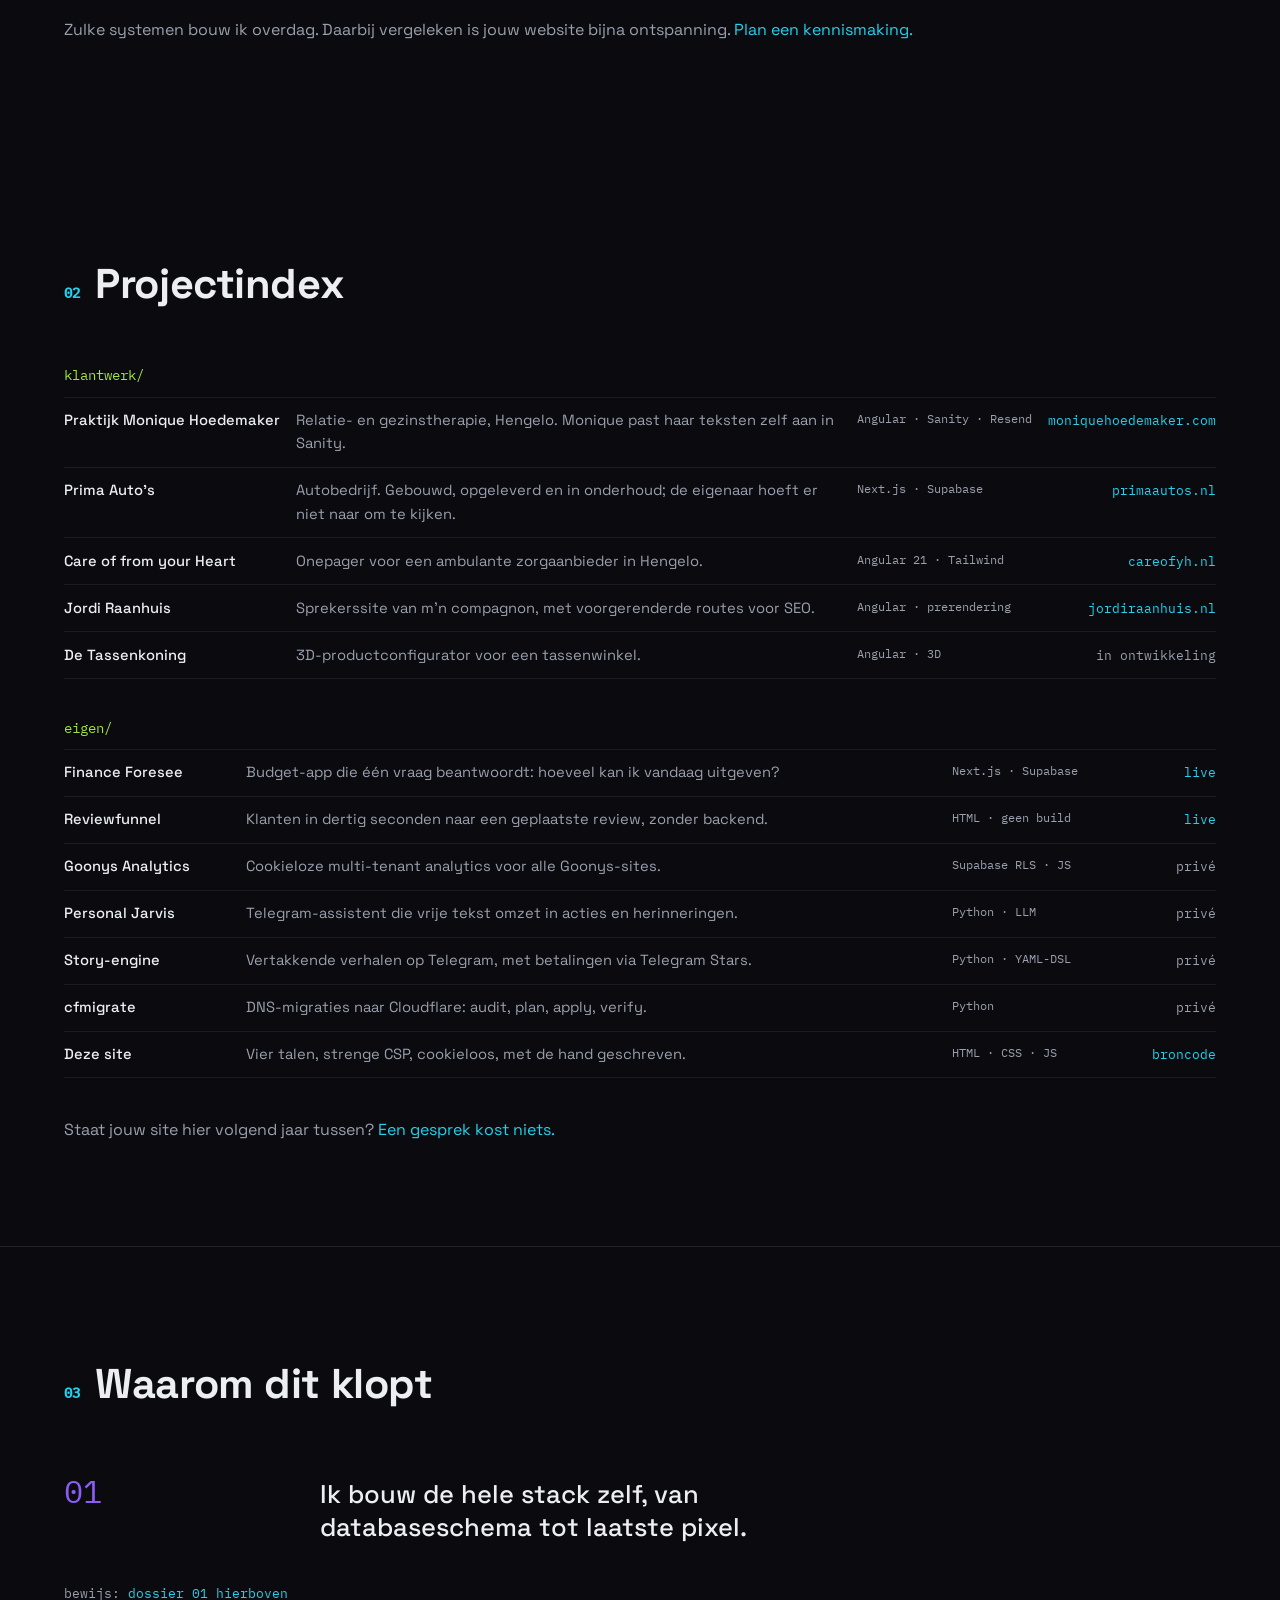
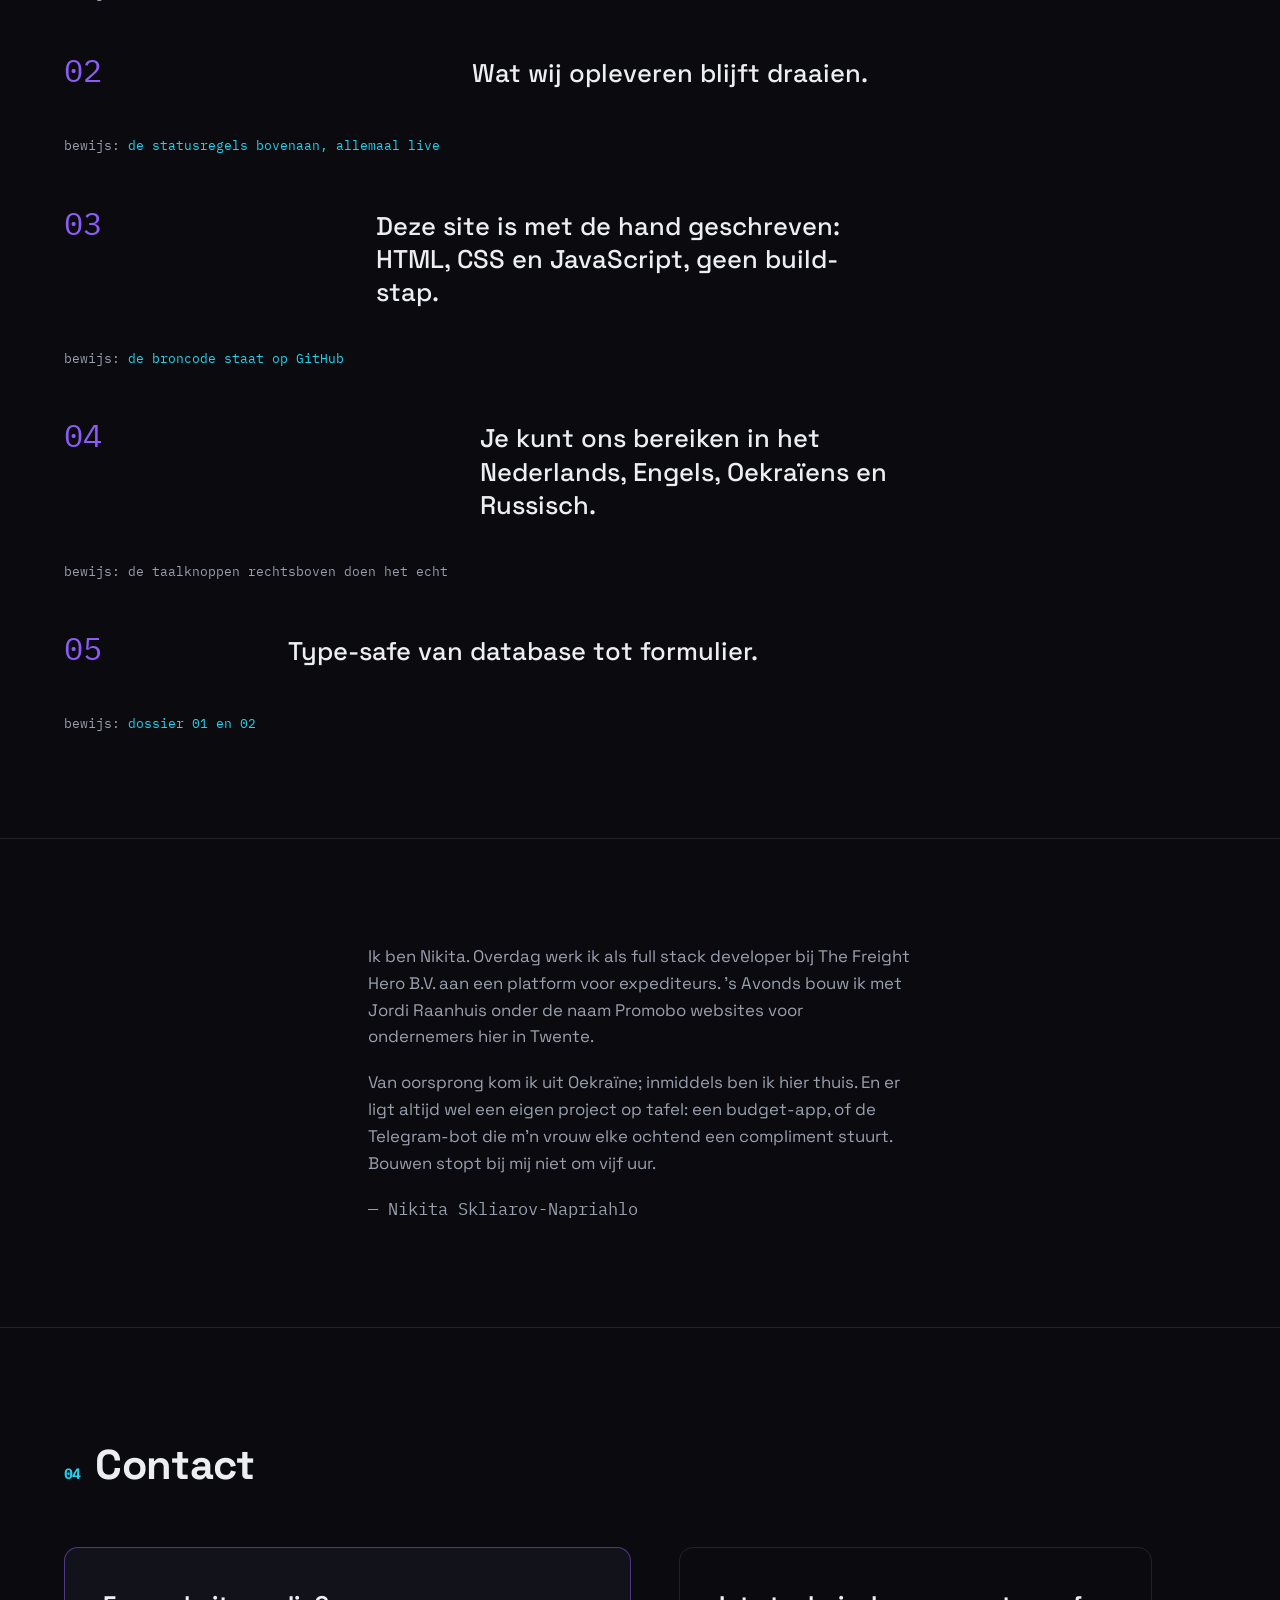
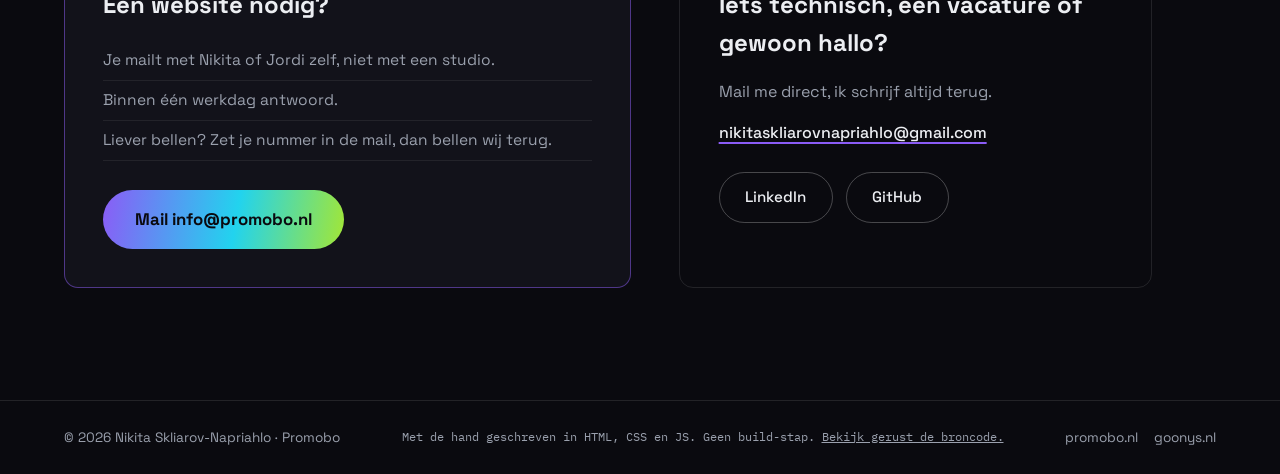
==== commit bc208f57: "Redesign: Promobo-first conversion page with proof-led sections Hero leads with the offer instead of" ====
--- a/index.html
+++ b/index.html
@@ -3,10 +3,10 @@
 <head>
   <meta charset="UTF-8" />
   <meta name="viewport" content="width=device-width, initial-scale=1.0" />
-  <title>Nikita Skliarov-Napriahlo · Full stack developer</title>
-  <meta name="description" content="Portfolio van Nikita Skliarov-Napriahlo, full stack developer bij The Freight Hero B.V. Multi-tenant SaaS, freight-tech, webprojecten en Promobo." />
-  <meta property="og:title" content="Nikita Skliarov-Napriahlo · Full stack developer" />
-  <meta property="og:description" content="Multi-tenant SaaS, freight-tech, webprojecten en Promobo. Gevestigd in Nederland." />
+  <title>Nikita Skliarov-Napriahlo · Websites op abonnement · Full stack developer</title>
+  <meta name="description" content="Websites op abonnement voor ondernemers en clubs in Twente, via Promobo. Plus het full stack werk van Nikita Skliarov-Napriahlo: The Freight Hero, Goonys en eigen projecten. Alles op deze pagina staat live." />
+  <meta property="og:title" content="Nikita Skliarov-Napriahlo · Websites op abonnement · Full stack developer" />
+  <meta property="og:description" content="Websites op abonnement voor ondernemers en clubs in Twente, via Promobo. Eén vast bedrag per maand, geen uurtje-factuurtje. Alles op deze pagina staat live." />
   <meta property="og:type" content="website" />
   <meta property="og:url" content="https://www.nikita-skliarov-napriahlo.nl/" />
   <meta property="og:site_name" content="Nikita Skliarov-Napriahlo" />
@@ -58,8 +58,8 @@
         ],
         "knowsLanguage": ["nl", "en", "uk", "ru"],
         "knowsAbout": [
-          "Multi-tenant SaaS", "TypeScript", "Angular", "Next.js", "Vue.js",
-          "Node.js", "tRPC", "Prisma", "PostgreSQL", "PHP", "Python", "C#"
+          "Multi-tenant SaaS", "TypeScript", "Next.js", "Angular", "Vue.js",
+          "Node.js", "tRPC", "Prisma", "PostgreSQL", "Supabase", "PHP", "Python", "C#"
         ]
       },
       {
@@ -67,6 +67,7 @@
         "@id": "https://promobo.nl/#organization",
         "name": "Promobo",
         "url": "https://promobo.nl",
+        "email": "mailto:info@promobo.nl",
         "description": "Subscription websites for entrepreneurs and clubs in Twente: one fixed monthly price instead of hourly billing, and the site just keeps running.",
         "areaServed": "Twente, Netherlands",
         "founder": [
@@ -86,240 +87,357 @@
   </script>
 </head>
 <body>
-  <div class="blob" aria-hidden="true"></div>
-  <div class="grain" aria-hidden="true"></div>
+  <a class="skip-link" href="#main" data-i18n="a11y.skip">Direct naar de inhoud</a>
+  <div class="progress" aria-hidden="true"></div>
 
   <header class="nav">
-    <a class="nav-logo" href="#top">NSN<span class="accent">.</span></a>
-    <nav aria-label="Main navigation">
-      <a href="#about" data-i18n="nav.about">Over mij</a>
-      <a href="#work" data-i18n="nav.work">Werk</a>
-      <a href="#skills" data-i18n="nav.skills">Skills</a>
+    <a class="nav-logo" href="#main">NSN<span class="accent">.</span></a>
+    <nav aria-label="Hoofdnavigatie" data-i18n-aria="nav.ariaMain">
+      <a href="#aanbod" data-i18n="nav.offer">Aanbod</a>
+      <a href="#werk" data-i18n="nav.work">Werk</a>
+      <a href="#projecten" data-i18n="nav.projects">Projecten</a>
       <a href="#contact" data-i18n="nav.contact">Contact</a>
     </nav>
-    <div class="lang-switch" role="group" aria-label="Taal / Language">
-      <button type="button" data-lang="nl" aria-pressed="true">NL</button>
-      <button type="button" data-lang="en" aria-pressed="false">EN</button>
-      <button type="button" data-lang="uk" aria-pressed="false">UA</button>
-      <button type="button" data-lang="ru" aria-pressed="false">RU</button>
+    <div class="nav-actions">
+      <div class="lang-switch" role="group" aria-label="Taal / Language">
+        <button type="button" data-lang="nl" aria-pressed="true">NL</button>
+        <button type="button" data-lang="en" aria-pressed="false">EN</button>
+        <button type="button" data-lang="uk" aria-pressed="false" aria-label="Українська">UA</button>
+        <button type="button" data-lang="ru" aria-pressed="false">RU</button>
+      </div>
+      <a class="btn btn-primary btn-nav" href="#contact" data-track="cta-header" data-i18n="nav.cta">Plan een kennismaking</a>
     </div>
   </header>
 
-  <main id="top">
-    <!-- ============ HERO ============ -->
+  <main id="main" tabindex="-1">
+
+    <!-- ============ HERO: het aanbod, naam als byline ============ -->
     <section class="hero">
-      <p class="hero-kicker reveal" data-i18n="hero.kicker">Full stack developer · Nederland</p>
+      <p class="hero-byline reveal">Nikita Skliarov-Napriahlo · <span data-i18n="hero.byline">full stack developer · Twente</span></p>
       <h1 class="hero-title">
-        <span class="reveal">Nikita</span>
-        <span class="reveal outline">Skliarov-</span>
-        <span class="reveal">Napriahlo</span>
+        <span class="reveal" data-i18n="hero.title1">Een website die af is,</span>
+        <span class="reveal" data-i18n="hero.title2">live staat en gewoon blijft draaien.</span>
       </h1>
-      <p class="hero-sub reveal" data-i18n="hero.sub" data-i18n-html>
-        Ik bouw multi-tenant SaaS-platformen, van databaseschema tot de laatste
-        pixel. Op dit moment werk ik aan freight-tech bij
-        <a href="https://thefreighthero.nl" target="_blank" rel="noopener">The&nbsp;Freight&nbsp;Hero&nbsp;B.V.</a>
+      <p class="hero-sub reveal" data-i18n="hero.sub">
+        Overdag bouw ik logistieksoftware bij The Freight Hero. Daarnaast run
+        ik Promobo, samen met Jordi Raanhuis: wij bouwen en onderhouden
+        websites voor ondernemers en clubs in Twente, voor een vast bedrag per
+        maand. Geen uurtje-factuurtje.
       </p>
       <div class="hero-cta reveal">
-        <a class="btn btn-primary" href="#work" data-i18n="hero.ctaWork">Bekijk mijn werk</a>
-        <a class="btn btn-ghost" href="#contact" data-i18n="hero.ctaContact">Stuur een bericht</a>
-      </div>
-      <div class="hero-scroll" aria-hidden="true" data-i18n="hero.scroll">scroll ↓</div>
-    </section>
-
-    <!-- ============ MARQUEE ============ -->
-    <div class="marquee" aria-hidden="true">
-      <div class="marquee-track">
-        <span>TypeScript</span><span>·</span><span>Angular</span><span>·</span><span>Next.js</span><span>·</span><span>Vue</span><span>·</span><span>tRPC</span><span>·</span>
-        <span>Prisma</span><span>·</span><span>PostgreSQL</span><span>·</span><span>Node.js</span><span>·</span>
-        <span>PHP</span><span>·</span><span>Python</span><span>·</span><span>C#</span><span>·</span><span>Tailwind</span><span>·</span><span>Vercel</span><span>·</span>
-        <span>TypeScript</span><span>·</span><span>Angular</span><span>·</span><span>Next.js</span><span>·</span><span>Vue</span><span>·</span><span>tRPC</span><span>·</span>
-        <span>Prisma</span><span>·</span><span>PostgreSQL</span><span>·</span><span>Node.js</span><span>·</span>
-        <span>PHP</span><span>·</span><span>Python</span><span>·</span><span>C#</span><span>·</span><span>Tailwind</span><span>·</span><span>Vercel</span><span>·</span>
-      </div>
-    </div>
-
-    <!-- ============ ABOUT ============ -->
-    <section id="about" class="section">
-      <h2 class="section-title reveal"><span class="section-num">01</span><span data-i18n="about.title">Over mij</span></h2>
-      <div class="about-grid">
-        <p class="about-lead reveal" data-i18n="about.lead">
-          Ik ben een full stack developer die het liefst de hele stack in eigen
-          hand heeft: datamodel, API, UI en deployment.
-        </p>
-        <div class="about-body reveal">
-          <p data-i18n="about.p1">
-            Overdag werk ik aan een multi-tenant platform voor expediteurs bij
-            The Freight Hero: offertes, tarieven, de levenscyclus van zendingen
-            en de interne tooling die alles draaiend houdt. Type-safe vanaf de
-            database: Prisma, tRPC en Angular.
-          </p>
-          <p data-i18n="about.p2">
-            Buiten werktijd run ik samen met Jordi Raanhuis Promobo, en er ligt
-            altijd wel een eigen project op tafel. De laatste tijd: een
-            budget-app en een Telegram-bot.
-          </p>
-        </div>
-      </div>
-    </section>
-
-    <!-- ============ WORK ============ -->
-    <section id="work" class="section">
-      <h2 class="section-title reveal"><span class="section-num">02</span><span data-i18n="work.title">Uitgelicht werk</span></h2>
-      <div class="cards">
-        <article class="card reveal">
-          <div class="card-tag" data-i18n="work.tfh.tag">Freight tech · SaaS</div>
+        <a class="btn btn-primary" href="#contact" data-track="cta-hero" data-i18n="hero.ctaPrimary">Plan een kennismaking</a>
+        <a class="btn btn-ghost" href="#live" data-i18n="hero.ctaSecondary">Bekijk wat er live staat</a>
+      </div>
+      <p class="hero-proof reveal" data-i18n="hero.proof">Alles op deze pagina staat live. Klik maar.</p>
+    </section>
+
+    <!-- ============ LIVE-CHECK: statusregels in plaats van een marquee ============ -->
+    <section id="live" class="ledger" aria-labelledby="ledger-title">
+      <h2 id="ledger-title" class="ledger-head">
+        <span aria-hidden="true">$ </span><span data-i18n="live.title">status</span>
+        <span class="ledger-date"><span data-i18n="live.checked">voor het laatst gecheckt op</span> 14-08-2026</span>
+      </h2>
+      <ul class="ledger-list" role="list">
+        <li><a href="https://promobo.nl" target="_blank" rel="noopener"><span class="ledger-domain">promobo.nl</span><span class="ledger-desc" data-i18n="live.d1">websites op abonnement, ons bureau</span><span class="ledger-status">live</span></a></li>
+        <li><a href="https://moniquehoedemaker.com" target="_blank" rel="noopener"><span class="ledger-domain">moniquehoedemaker.com</span><span class="ledger-desc" data-i18n="live.d2">praktijk voor relatie- en gezinstherapie, Hengelo</span><span class="ledger-status">live</span></a></li>
+        <li><a href="https://www.primaautos.nl" target="_blank" rel="noopener"><span class="ledger-domain">primaautos.nl</span><span class="ledger-desc" data-i18n="live.d3">autobedrijf</span><span class="ledger-status">live</span></a></li>
+        <li><a href="https://careofyh.nl" target="_blank" rel="noopener"><span class="ledger-domain">careofyh.nl</span><span class="ledger-desc" data-i18n="live.d4">ambulante zorgaanbieder, Hengelo</span><span class="ledger-status">live</span></a></li>
+        <li><a href="https://jordiraanhuis.nl" target="_blank" rel="noopener"><span class="ledger-domain">jordiraanhuis.nl</span><span class="ledger-desc" data-i18n="live.d5">de site van m'n compagnon</span><span class="ledger-status">live</span></a></li>
+        <li><a href="https://goonys.nl" target="_blank" rel="noopener"><span class="ledger-domain">goonys.nl</span><span class="ledger-desc" data-i18n="live.d6">het team en de tooling achter ons klantwerk</span><span class="ledger-status">live</span></a></li>
+        <li><a href="https://support.goonys.nl" target="_blank" rel="noopener"><span class="ledger-domain">support.goonys.nl</span><span class="ledger-desc" data-i18n="live.d7">ons klantportaal, achter een login</span><span class="ledger-status">live</span></a></li>
+        <li><a href="https://personal-finance-five-nu.vercel.app" target="_blank" rel="noopener"><span class="ledger-domain">personal-finance</span><span class="ledger-desc" data-i18n="live.d8">eigen budget-app</span><span class="ledger-status">live</span></a></li>
+        <li><a href="https://tfh-review.vercel.app" target="_blank" rel="noopener"><span class="ledger-domain">tfh-review</span><span class="ledger-desc" data-i18n="live.d9">reviewfunnel voor The Freight Hero</span><span class="ledger-status">live</span></a></li>
+      </ul>
+      <p class="ledger-outro">
+        <span data-i18n="live.outro">Zoiets ook nodig?</span>
+        <a href="#aanbod" data-i18n="live.outroLink">Zo werkt het abonnement.</a>
+      </p>
+    </section>
+
+    <!-- ============ PROMOBO: het aanbod, als enige sectie licht ============ -->
+    <section id="aanbod" class="offer">
+      <div class="offer-inner">
+        <p class="offer-kicker">Promobo · <span data-i18n="offer.kicker">websites op abonnement</span></p>
+        <div class="offer-grid">
+          <div class="offer-pitch">
+            <h2 data-i18n="offer.title">Jouw site geregeld, voor een vast bedrag per maand.</h2>
+            <p data-i18n="offer.p1">
+              Een goede website is nooit af. Teksten veranderen, techniek
+              veroudert, en de bouwer van toen neemt niet meer op. Daarom werken
+              wij niet met losse facturen maar met een abonnement: wij bouwen je
+              site, zetten hem live en houden hem daarna gewoon draaiend.
+            </p>
+            <p data-i18n="offer.p2">
+              Promobo run ik samen met Jordi Raanhuis, vanuit Twente, met het
+              team en de tooling van Goonys. Wat het precies kost hangt af van
+              wat je nodig hebt; dat hoor je in het eerste gesprek, en dat
+              gesprek heb je binnen een werkdag.
+            </p>
+            <ol class="offer-steps" role="list">
+              <li>
+                <h3 data-i18n="offer.s1t">Vertel wat je nodig hebt</h3>
+                <p data-i18n="offer.s1p">Eén mail of belletje is genoeg. Geen offertecircus.</p>
+              </li>
+              <li>
+                <h3 data-i18n="offer.s2t">Wij bouwen en zetten live</h3>
+                <p data-i18n="offer.s2p">Je ziet tussenversies, dus geen verrassing bij oplevering.</p>
+              </li>
+              <li>
+                <h3 data-i18n="offer.s3t">En daarna blijft het draaien</h3>
+                <p data-i18n="offer.s3p">Updates, aanpassingen en hosting zitten in het abonnement.</p>
+              </li>
+            </ol>
+          </div>
+          <aside class="offer-box">
+            <h3 data-i18n="offer.boxTitle">Wat zit erin</h3>
+            <ul role="list">
+              <li data-i18n="offer.b1">Ontwerp en bouw</li>
+              <li data-i18n="offer.b2">Hosting en eigen domein</li>
+              <li data-i18n="offer.b3">Aanpassingen en onderhoud</li>
+              <li data-i18n="offer.b4">Support in vier talen</li>
+              <li data-i18n="offer.b5">Geen uurtje-factuurtje</li>
+            </ul>
+            <a class="btn btn-dark" href="#contact" data-track="cta-aanbod" data-i18n="offer.cta">Vraag vrijblijvend een prijs</a>
+            <a class="offer-more" href="https://promobo.nl" target="_blank" rel="noopener" data-i18n="offer.more">meer op promobo.nl</a>
+          </aside>
+        </div>
+      </div>
+    </section>
+
+    <!-- ============ DOSSIERS: het zware werk ============ -->
+    <section id="werk" class="dossiers">
+      <h2 class="section-title reveal"><span class="section-num" aria-hidden="true">01</span><span data-i18n="work.title">Het zware werk</span></h2>
+      <article class="dossier reveal">
+        <div class="dossier-body">
+          <p class="dossier-num" aria-hidden="true"><span data-i18n="work.dossierWord">dossier</span> 01</p>
           <h3>The Freight Hero Platform</h3>
           <p data-i18n="work.tfh.text">
             Multi-tenant platform voor expediteurs: direct offertes rekenen, een
-            tariefmotor met ruim 100 kostensoorten, zendingsbeheer en
+            tariefmotor met tientallen kostensoorten, zendingsbeheer en
             Nederlandse btw-logica. Vervangt de spreadsheets waar de meeste
             expediteurs nog in werken.
           </p>
-          <ul class="card-stack">
-            <li>Angular</li><li>tRPC</li><li>Prisma</li><li>PostgreSQL</li>
+          <a class="dossier-link" id="tfhLink" href="https://thefreighthero.nl" target="_blank" rel="noopener">thefreighthero.nl</a>
+        </div>
+        <dl class="dossier-meta">
+          <div><dt data-i18n="work.meta.role">rol</dt><dd data-i18n="work.tfh.role">full stack developer</dd></div>
+          <div><dt>stack</dt><dd>Next.js · tRPC · Prisma · PostgreSQL</dd></div>
+          <div><dt data-i18n="work.meta.scale">schaal</dt><dd data-i18n="work.tfh.scale">78 tRPC-routers, 23 databaseschema's</dd></div>
+          <div><dt>status</dt><dd data-i18n="work.tfh.status">in productie</dd></div>
+        </dl>
+      </article>
+      <article class="dossier reveal">
+        <div class="dossier-body">
+          <p class="dossier-num" aria-hidden="true"><span data-i18n="work.dossierWord">dossier</span> 02</p>
+          <h3>Goonys Ticket Portal + browserextensie</h3>
+          <p data-i18n="work.ticket.text">
+            Multi-tenant ticketsysteem: elke query, route en view ziet alleen de
+            eigen klant. De browserextensie stuurt bij een melding automatisch
+            een screenshot, DOM-snapshot en consolelogs mee; netwerkdata alleen
+            als de melder dat zelf aanzet. Draait als eerste bij The Freight
+            Hero, via enterprise force-install.
+          </p>
+          <a class="dossier-link" href="https://support.goonys.nl" target="_blank" rel="noopener">support.goonys.nl</a>
+        </div>
+        <dl class="dossier-meta">
+          <div><dt data-i18n="work.meta.role">rol</dt><dd data-i18n="work.ticket.role">bedenker en bouwer</dd></div>
+          <div><dt>stack</dt><dd>Next.js · TypeScript · WXT</dd></div>
+          <div><dt>browsers</dt><dd>Chrome · Edge · Firefox</dd></div>
+          <div><dt>status</dt><dd data-i18n="work.ticket.status">dagelijks in gebruik</dd></div>
+        </dl>
+      </article>
+      <p class="dossiers-outro reveal">
+        <span data-i18n="work.outro">Zulke systemen bouw ik overdag. Daarbij vergeleken is jouw website bijna ontspanning.</span>
+        <a href="#contact" data-i18n="work.outroLink">Plan een kennismaking.</a>
+      </p>
+    </section>
+
+    <!-- ============ PROJECTINDEX: de hele plank ============ -->
+    <section id="projecten" class="index">
+      <h2 class="section-title reveal"><span class="section-num" aria-hidden="true">02</span><span data-i18n="index.title">Projectindex</span></h2>
+      <div class="index-group reveal">
+        <h3 class="index-groupname">klantwerk/</h3>
+        <div class="index-scroll" tabindex="0" role="region" aria-label="klantwerk">
+          <table>
+            <thead><tr><th scope="col"><span class="visually-hidden" data-i18n="index.thProject">Project</span></th><th scope="col"><span class="visually-hidden" data-i18n="index.thWhat">Wat</span></th><th scope="col"><span class="visually-hidden">Stack</span></th><th scope="col"><span class="visually-hidden">Link</span></th></tr></thead>
+            <tbody>
+              <tr>
+                <td>Praktijk Monique Hoedemaker</td>
+                <td data-i18n="index.moni">Relatie- en gezinstherapie, Hengelo. Monique past haar teksten zelf aan in Sanity.</td>
+                <td class="index-stack">Angular · Sanity · Resend</td>
+                <td><a href="https://moniquehoedemaker.com" target="_blank" rel="noopener">moniquehoedemaker.com</a></td>
+              </tr>
+              <tr>
+                <td>Prima Auto's</td>
+                <td data-i18n="index.prim">Autobedrijf. Gebouwd, opgeleverd en in onderhoud; de eigenaar hoeft er niet naar om te kijken.</td>
+                <td class="index-stack">Next.js · Supabase</td>
+                <td><a href="https://www.primaautos.nl" target="_blank" rel="noopener">primaautos.nl</a></td>
+              </tr>
+              <tr>
+                <td>Care of from your Heart</td>
+                <td data-i18n="index.care">Onepager voor een ambulante zorgaanbieder in Hengelo.</td>
+                <td class="index-stack">Angular 21 · Tailwind</td>
+                <td><a href="https://careofyh.nl" target="_blank" rel="noopener">careofyh.nl</a></td>
+              </tr>
+              <tr>
+                <td>Jordi Raanhuis</td>
+                <td data-i18n="index.jordi">Sprekerssite van m'n compagnon, met voorgerenderde routes voor SEO.</td>
+                <td class="index-stack">Angular · prerendering</td>
+                <td><a href="https://jordiraanhuis.nl" target="_blank" rel="noopener">jordiraanhuis.nl</a></td>
+              </tr>
+              <tr>
+                <td>De Tassenkoning</td>
+                <td data-i18n="index.dtk">3D-productconfigurator voor een tassenwinkel.</td>
+                <td class="index-stack">Angular · 3D</td>
+                <td><span class="index-private" data-i18n="index.wip">in ontwikkeling</span></td>
+              </tr>
+            </tbody>
+          </table>
+        </div>
+      </div>
+      <div class="index-group reveal">
+        <h3 class="index-groupname">eigen/</h3>
+        <div class="index-scroll" tabindex="0" role="region" aria-label="eigen">
+          <table>
+            <thead><tr><th scope="col"><span class="visually-hidden" data-i18n="index.thProject">Project</span></th><th scope="col"><span class="visually-hidden" data-i18n="index.thWhat">Wat</span></th><th scope="col"><span class="visually-hidden">Stack</span></th><th scope="col"><span class="visually-hidden">Link</span></th></tr></thead>
+            <tbody>
+              <tr>
+                <td>Finance Foresee</td>
+                <td data-i18n="index.fin">Budget-app die één vraag beantwoordt: hoeveel kan ik vandaag uitgeven?</td>
+                <td class="index-stack">Next.js · Supabase</td>
+                <td><a href="https://personal-finance-five-nu.vercel.app" target="_blank" rel="noopener">live</a></td>
+              </tr>
+              <tr>
+                <td>Reviewfunnel</td>
+                <td data-i18n="index.review">Klanten in dertig seconden naar een geplaatste review, zonder backend.</td>
+                <td class="index-stack">HTML · <span data-i18n="index.noBuild">geen build</span></td>
+                <td><a href="https://tfh-review.vercel.app" target="_blank" rel="noopener">live</a></td>
+              </tr>
+              <tr>
+                <td>Goonys Analytics</td>
+                <td data-i18n="index.analytics">Cookieloze multi-tenant analytics voor alle Goonys-sites.</td>
+                <td class="index-stack">Supabase RLS · JS</td>
+                <td><span class="index-private" data-i18n="index.private">privé</span></td>
+              </tr>
+              <tr>
+                <td>Personal Jarvis</td>
+                <td data-i18n="index.jarvis">Telegram-assistent die vrije tekst omzet in acties en herinneringen.</td>
+                <td class="index-stack">Python · LLM</td>
+                <td><span class="index-private" data-i18n="index.private">privé</span></td>
+              </tr>
+              <tr>
+                <td>Story-engine</td>
+                <td data-i18n="index.story">Vertakkende verhalen op Telegram, met betalingen via Telegram Stars.</td>
+                <td class="index-stack">Python · YAML-DSL</td>
+                <td><span class="index-private" data-i18n="index.private">privé</span></td>
+              </tr>
+              <tr>
+                <td>cfmigrate</td>
+                <td data-i18n="index.cf">DNS-migraties naar Cloudflare: audit, plan, apply, verify.</td>
+                <td class="index-stack">Python</td>
+                <td><span class="index-private" data-i18n="index.private">privé</span></td>
+              </tr>
+              <tr>
+                <td data-i18n="index.thisName">Deze site</td>
+                <td data-i18n="index.this">Vier talen, strenge CSP, cookieloos, met de hand geschreven.</td>
+                <td class="index-stack">HTML · CSS · JS</td>
+                <td><a href="https://github.com/Nikita-Skliarov/portfolio-website" target="_blank" rel="noopener" data-i18n="index.source">broncode</a></td>
+              </tr>
+            </tbody>
+          </table>
+        </div>
+      </div>
+      <p class="index-outro reveal">
+        <span data-i18n="index.outro">Staat jouw site hier volgend jaar tussen?</span>
+        <a href="#contact" data-i18n="index.outroLink">Een gesprek kost niets.</a>
+      </p>
+    </section>
+
+    <!-- ============ CLAIMS MET BEWIJS ============ -->
+    <section class="claims">
+      <h2 class="section-title reveal"><span class="section-num" aria-hidden="true">03</span><span data-i18n="claims.title">Waarom dit klopt</span></h2>
+      <ol class="claims-list" role="list">
+        <li class="reveal">
+          <p class="claim" data-i18n="claims.c1">Ik bouw de hele stack zelf, van databaseschema tot laatste pixel.</p>
+          <p class="claim-proof"><span data-i18n="claims.proofLabel">bewijs:</span> <a href="#werk" data-i18n="claims.p1">dossier 01 hierboven</a></p>
+        </li>
+        <li class="reveal">
+          <p class="claim" data-i18n="claims.c2">Wat wij opleveren blijft draaien.</p>
+          <p class="claim-proof"><span data-i18n="claims.proofLabel">bewijs:</span> <a href="#live" data-i18n="claims.p2">de statusregels bovenaan, allemaal live</a></p>
+        </li>
+        <li class="reveal">
+          <p class="claim" data-i18n="claims.c3">Deze site is met de hand geschreven: HTML, CSS en JavaScript, geen build-stap.</p>
+          <p class="claim-proof"><span data-i18n="claims.proofLabel">bewijs:</span> <a href="https://github.com/Nikita-Skliarov/portfolio-website" target="_blank" rel="noopener" data-i18n="claims.p3">de broncode staat op GitHub</a></p>
+        </li>
+        <li class="reveal">
+          <p class="claim" data-i18n="claims.c4">Je kunt ons bereiken in het Nederlands, Engels, Oekraïens en Russisch.</p>
+          <p class="claim-proof"><span data-i18n="claims.proofLabel">bewijs:</span> <span data-i18n="claims.p4">de taalknoppen rechtsboven doen het echt</span></p>
+        </li>
+        <li class="reveal">
+          <p class="claim" data-i18n="claims.c5">Type-safe van database tot formulier.</p>
+          <p class="claim-proof"><span data-i18n="claims.proofLabel">bewijs:</span> <a href="#werk" data-i18n="claims.p5">dossier 01 en 02</a></p>
+        </li>
+      </ol>
+    </section>
+
+    <!-- ============ EVEN VOORSTELLEN: de brief ============ -->
+    <section class="letter">
+      <div class="letter-inner reveal">
+        <p data-i18n="letter.p1">
+          Ik ben Nikita. Overdag werk ik als full stack developer bij The
+          Freight Hero B.V. aan een platform voor expediteurs. 's Avonds bouw
+          ik met Jordi Raanhuis onder de naam Promobo websites voor ondernemers
+          hier in Twente.
+        </p>
+        <p data-i18n="letter.p2">
+          Van oorsprong kom ik uit Oekraïne; inmiddels ben ik hier thuis. En er
+          ligt altijd wel een eigen project op tafel: een budget-app, of de
+          Telegram-bot die m'n vrouw elke ochtend een compliment stuurt. Bouwen
+          stopt bij mij niet om vijf uur.
+        </p>
+        <p class="letter-sign" aria-hidden="true">— Nikita Skliarov-Napriahlo</p>
+      </div>
+    </section>
+
+    <!-- ============ CONTACT: twee deuren ============ -->
+    <section id="contact" class="contact">
+      <h2 class="section-title reveal"><span class="section-num" aria-hidden="true">04</span><span data-i18n="contact.title">Contact</span></h2>
+      <div class="doors">
+        <div class="door door-promobo reveal">
+          <h3 data-i18n="contact.clientTitle">Een website nodig?</h3>
+          <ul class="door-notes" role="list">
+            <li data-i18n="contact.n1">Je mailt met Nikita of Jordi zelf, niet met een studio.</li>
+            <li data-i18n="contact.n2">Binnen één werkdag antwoord.</li>
+            <li data-i18n="contact.n3">Liever bellen? Zet je nummer in de mail, dan bellen wij terug.</li>
           </ul>
-          <a class="card-link" id="tfhLink" href="https://thefreighthero.nl" target="_blank" rel="noopener">thefreighthero.nl →</a>
-        </article>
-
-        <article class="card reveal">
-          <div class="card-tag" data-i18n="work.promo.tag">Partnerschap</div>
-          <h3>Promobo</h3>
-          <p data-i18n="work.promo.text">
-            Promobo run ik samen met Jordi Raanhuis naast ons werk: websites op
-            abonnement voor ondernemers en clubs in Twente. Eén vast bedrag per
-            maand, en de site blijft gewoon draaien. Uurtje-factuurtje doen we
-            niet.
-          </p>
-          <ul class="card-stack">
-            <li>Web</li><li>Subscriptions</li><li>Hosting</li>
-          </ul>
-          <a class="card-link" href="https://promobo.nl" target="_blank" rel="noopener">promobo.nl →</a>
-        </article>
-
-        <article class="card reveal">
-          <div class="card-tag" data-i18n="work.ticket.tag">Goonys · supporttool</div>
-          <h3 data-i18n="work.ticket.title">Goonys Ticket Portal</h3>
-          <p data-i18n="work.ticket.text">
-            Multi-tenant ticketsysteem van Goonys: elke query, route en view
-            ziet alleen de eigen klant. De bijbehorende browserextensie stuurt
-            bij een melding automatisch een screenshot, consolelogs en
-            netwerkdata mee. Draait als eerste bij The Freight Hero.
-          </p>
-          <ul class="card-stack">
-            <li>Next.js</li><li>TypeScript</li><li>Multi-tenancy</li><li>WXT</li>
-          </ul>
-          <a class="card-link" href="https://support.goonys.nl" target="_blank" rel="noopener">support.goonys.nl →</a>
-        </article>
-
-        <article class="card reveal">
-          <div class="card-tag" data-i18n="work.prim.tag">Klantwerk</div>
-          <h3>Prima Auto's</h3>
-          <p data-i18n="work.prim.text">
-            Website voor een Nederlands autobedrijf. Gebouwd, opgeleverd en in
-            onderhoud, zodat de eigenaar er zelf niet naar om hoeft te kijken.
-          </p>
-          <ul class="card-stack">
-            <li>Next.js</li><li>Supabase</li>
-          </ul>
-          <a class="card-link" href="https://primaautos.nl" target="_blank" rel="noopener">primaautos.nl →</a>
-        </article>
-
-        <article class="card reveal">
-          <div class="card-tag" data-i18n="work.care.tag">Goonys · klantwerk</div>
-          <h3>Care of from your Heart</h3>
-          <p data-i18n="work.care.text">
-            Onepager voor een ambulante zorgaanbieder in Hengelo. Ik bouw eraan
-            mee binnen Goonys: Angular 21, Tailwind en hosting op Vercel.
-          </p>
-          <ul class="card-stack">
-            <li>Angular</li><li>Tailwind</li><li>Vercel</li>
-          </ul>
-          <a class="card-link" href="https://careofyh.nl" target="_blank" rel="noopener">careofyh.nl →</a>
-        </article>
-
-        <article class="card reveal">
-          <div class="card-tag" data-i18n="work.moni.tag">Goonys · klantwerk</div>
-          <h3>Praktijk Monique Hoedemaker</h3>
-          <p data-i18n="work.moni.text">
-            Website voor een praktijk voor relatie- en gezinstherapie in
-            Hengelo. Binnen Goonys samen gebouwd en live gezet: Monique past
-            haar teksten zelf aan in Sanity, en berichten uit het
-            contactformulier komen via Resend rechtstreeks in haar mailbox.
-          </p>
-          <ul class="card-stack">
-            <li>Angular</li><li>Sanity</li><li>Resend</li><li>Vercel</li>
-          </ul>
-          <a class="card-link" href="https://moniquehoedemaker.com" target="_blank" rel="noopener">moniquehoedemaker.com →</a>
-        </article>
-
-      </div>
-      <p class="work-outro reveal" data-i18n="work.outro" data-i18n-html>
-        Meer klantcases staan op
-        <a href="https://promobo.nl" target="_blank" rel="noopener">promobo.nl</a>.
-        Samen iets bouwen? Mail
-        <a href="mailto:info@promobo.nl">info@promobo.nl</a>.
-      </p>
-    </section>
-
-    <!-- ============ SKILLS ============ -->
-    <section id="skills" class="section">
-      <h2 class="section-title reveal"><span class="section-num">03</span><span data-i18n="skills.title">Skills &amp; stack</span></h2>
-      <div class="skills reveal">
-        <div class="skill-group">
-          <h3 data-i18n="skills.frontend">Frontend</h3>
-          <ul><li>TypeScript / JavaScript</li><li>Angular</li><li>React / Next.js</li><li>Vue / Nuxt</li><li>HTML &amp; CSS</li><li>Tailwind CSS</li></ul>
-        </div>
-        <div class="skill-group">
-          <h3 data-i18n="skills.backend">Backend</h3>
-          <ul><li>Node.js</li><li>tRPC</li><li>PHP / Laravel</li><li>Python</li><li>C#</li></ul>
-        </div>
-        <div class="skill-group">
-          <h3 data-i18n="skills.data">Data &amp; infra</h3>
-          <ul><li>PostgreSQL</li><li>MySQL</li><li>SQLite</li><li>Prisma</li><li>Supabase</li><li>Docker</li><li>Vercel</li><li>Git / CI</li></ul>
-        </div>
-        <div class="skill-group">
-          <h3 data-i18n="skills.langs">Talen</h3>
-          <ul>
-            <li data-i18n="skills.lang1">Nederlands</li>
-            <li data-i18n="skills.lang2">Engels</li>
-            <li data-i18n="skills.lang3">Oekraïens</li>
-            <li data-i18n="skills.lang4">Russisch</li>
-          </ul>
-        </div>
-        <div class="skill-group">
-          <h3 data-i18n="skills.focus">Focus</h3>
-          <ul>
-            <li data-i18n="skills.focus1">Multi-tenant SaaS</li>
-            <li data-i18n="skills.focus2">Type-safe API's</li>
-            <li data-i18n="skills.focus3">Prijs- en tariefengines</li>
-            <li data-i18n="skills.focus4">Projectarchitectuur</li>
-            <li data-i18n="skills.focus5">Schaalbaarheid</li>
-            <li data-i18n="skills.focus6">Performance</li>
-          </ul>
-        </div>
-      </div>
-    </section>
-
-    <!-- ============ CONTACT ============ -->
-    <section id="contact" class="section contact">
-      <h2 class="section-title reveal"><span class="section-num">04</span><span data-i18n="contact.title">Contact</span></h2>
-      <p class="contact-lead reveal" data-i18n="contact.lead">
-        Gewoon mailen. Of het nou om een project gaat of om een vacature, ik
-        schrijf altijd terug.
-      </p>
-      <a class="contact-mail reveal" href="mailto:nikitaskliarovnapriahlo@gmail.com">
-        nikitaskliarovnapriahlo@gmail.com
-      </a>
-      <div class="contact-links reveal">
-        <a class="btn btn-ghost" href="https://www.linkedin.com/in/nikita-skliarov-napriahlo-46a2752b1/" target="_blank" rel="noopener">LinkedIn</a>
-        <a class="btn btn-ghost" href="https://github.com/Nikita-Skliarov" target="_blank" rel="noopener">GitHub</a>
+          <a class="btn btn-primary btn-big" id="promoboMail" data-track="cta-contact-promobo" href="mailto:info@promobo.nl?subject=Website-aanvraag%20via%20nikita-skliarov-napriahlo.nl">
+            <span data-i18n="contact.clientCta">Mail</span> info@promobo.nl
+          </a>
+        </div>
+        <div class="door door-direct reveal">
+          <h3 data-i18n="contact.directTitle">Iets technisch, een vacature of gewoon hallo?</h3>
+          <p data-i18n="contact.directLead">Mail me direct, ik schrijf altijd terug.</p>
+          <a class="door-mail" href="mailto:nikitaskliarovnapriahlo@gmail.com">nikitaskliarovnapriahlo@gmail.com</a>
+          <div class="door-links">
+            <a class="btn btn-ghost" href="https://www.linkedin.com/in/nikita-skliarov-napriahlo-46a2752b1/" target="_blank" rel="noopener">LinkedIn</a>
+            <a class="btn btn-ghost" href="https://github.com/Nikita-Skliarov" target="_blank" rel="noopener">GitHub</a>
+          </div>
+        </div>
       </div>
     </section>
   </main>
 
+  <div class="cta-bar">
+    <a class="btn btn-primary" href="#contact" data-track="cta-mobile-bar" data-i18n="nav.cta">Plan een kennismaking</a>
+  </div>
+
   <footer class="footer">
-    <span>© <span id="year">2026</span> Nikita Skliarov-Napriahlo</span>
-    <span class="footer-note" data-i18n="footer.note">Met de hand gecodeerd. Geen framework aan te pas gekomen.</span>
+    <span>© <span id="year">2026</span> Nikita Skliarov-Napriahlo · Promobo</span>
+    <span class="footer-note"><span data-i18n="footer.note">Met de hand geschreven in HTML, CSS en JS. Geen build-stap.</span> <a href="https://github.com/Nikita-Skliarov/portfolio-website" target="_blank" rel="noopener" data-i18n="footer.source">Bekijk gerust de broncode.</a></span>
+    <span class="footer-links">
+      <a href="https://promobo.nl" target="_blank" rel="noopener">promobo.nl</a>
+      <a href="https://goonys.nl" target="_blank" rel="noopener">goonys.nl</a>
+    </span>
   </footer>
 
   <!-- Language tip for English-browser visitors (shown by i18n.js) -->
--- a/style.css
+++ b/style.css
@@ -7,8 +7,12 @@
   --violet: #8b5cf6;
   --cyan: #22d3ee;
   --lime: #a3e635;
+  --paper: #f2efe8;
+  --ink: #16161d;
+  --hairline: rgba(255, 255, 255, 0.1);
   --grad: linear-gradient(100deg, var(--violet), var(--cyan) 55%, var(--lime));
-  --radius: 18px;
+  --radius: 14px;
+  --pad-x: clamp(1.2rem, 5vw, 4rem);
   --font-display: "Space Grotesk", system-ui, sans-serif;
   --font-mono: "IBM Plex Mono", ui-monospace, monospace;
 }
@@ -29,51 +33,82 @@
 
 a { color: inherit; }
 
-/* ============ ambient layers ============ */
-.blob {
-  position: fixed;
-  top: -20vh;
-  right: -15vw;
-  width: 70vw;
-  height: 70vw;
-  max-width: 900px;
-  max-height: 900px;
-  background: radial-gradient(circle at 35% 35%, rgba(139, 92, 246, 0.35), rgba(34, 211, 238, 0.12) 55%, transparent 70%);
-  filter: blur(60px);
-  pointer-events: none;
-  z-index: 0;
-  animation: drift 24s ease-in-out infinite alternate;
-}
-
-@keyframes drift {
-  from { transform: translate(0, 0) scale(1); }
-  to   { transform: translate(-12vw, 14vh) scale(1.15); }
-}
-
-.grain {
-  position: fixed;
-  inset: 0;
-  pointer-events: none;
-  z-index: 1;
-  opacity: 0.5;
-  background-image: url("data:image/svg+xml,%3Csvg xmlns='http://www.w3.org/2000/svg' width='120' height='120'%3E%3Cfilter id='n'%3E%3CfeTurbulence type='fractalNoise' baseFrequency='0.9' numOctaves='2'/%3E%3CfeColorMatrix values='0 0 0 0 1 0 0 0 0 1 0 0 0 0 1 0 0 0 0.04 0'/%3E%3C/filter%3E%3Crect width='120' height='120' filter='url(%23n)'/%3E%3C/svg%3E");
-}
-
-main, .nav, .footer { position: relative; z-index: 2; }
-
-/* ============ nav ============ */
+:focus-visible {
+  outline: 2px solid var(--cyan);
+  outline-offset: 3px;
+  border-radius: 2px;
+}
+
+.visually-hidden {
+  position: absolute;
+  width: 1px;
+  height: 1px;
+  overflow: hidden;
+  clip-path: inset(50%);
+  white-space: nowrap;
+}
+
+/* ============ skip link & reading progress ============ */
+.skip-link {
+  position: absolute;
+  top: -3.5rem;
+  left: 1rem;
+  z-index: 30;
+  background: var(--text);
+  color: var(--bg);
+  padding: 0.6rem 1.1rem;
+  border-radius: 0 0 10px 10px;
+  text-decoration: none;
+  font-weight: 500;
+  transition: top 0.2s;
+}
+
+.skip-link:focus-visible { top: 0; }
+
+.progress { display: none; }
+
+@supports (animation-timeline: scroll()) {
+  .progress {
+    display: block;
+    position: fixed;
+    top: 0;
+    left: 0;
+    width: 100%;
+    height: 3px;
+    z-index: 25;
+    background: var(--grad);
+    transform-origin: 0 50%;
+    transform: scaleX(0);
+    animation: progress-grow linear both;
+    animation-timeline: scroll();
+  }
+
+  @keyframes progress-grow {
+    from { transform: scaleX(0); }
+    to   { transform: scaleX(1); }
+  }
+}
+
+/* ============ nav (sticky, CTA always in reach) ============ */
 .nav {
+  position: sticky;
+  top: 0;
+  z-index: 20;
   display: flex;
   justify-content: space-between;
   align-items: center;
   flex-wrap: wrap;
-  row-gap: 0.6rem;
-  padding: 1.4rem clamp(1.2rem, 5vw, 4rem);
+  gap: 0.5rem 1rem;
+  padding: 0.9rem var(--pad-x);
+  background: rgba(10, 10, 15, 0.82);
+  backdrop-filter: blur(12px);
+  -webkit-backdrop-filter: blur(12px);
+  border-bottom: 1px solid var(--hairline);
 }
 
 .nav-logo {
   font-weight: 700;
-  font-size: 1.3rem;
+  font-size: 1.25rem;
   letter-spacing: 0.04em;
   text-decoration: none;
 }
@@ -85,7 +120,7 @@
   color: transparent;
 }
 
-.nav nav { display: flex; gap: clamp(0.8rem, 3vw, 2rem); }
+.nav nav { display: flex; gap: clamp(0.8rem, 2.5vw, 1.8rem); }
 
 .nav nav a {
   text-decoration: none;
@@ -96,67 +131,9 @@
 
 .nav nav a:hover, .nav nav a:focus-visible { color: var(--text); }
 
-/* ============ hero ============ */
-.hero {
-  min-height: 82vh;
-  display: flex;
-  flex-direction: column;
-  justify-content: center;
-  padding: 2rem clamp(1.2rem, 5vw, 4rem) 4rem;
-}
-
-.hero-kicker {
-  font-family: var(--font-mono);
-  color: var(--cyan);
-  font-size: clamp(0.85rem, 1.5vw, 1rem);
-  letter-spacing: 0.12em;
-  text-transform: uppercase;
-  margin-bottom: 1.2rem;
-}
-
-.hero-title {
-  font-size: clamp(2.8rem, 10vw, 7.5rem);
-  line-height: 0.98;
-  font-weight: 700;
-  letter-spacing: -0.02em;
-  text-transform: uppercase;
-  display: flex;
-  flex-direction: column;
-}
-
-.hero-title .outline {
-  color: transparent;
-  -webkit-text-stroke: 2px var(--text);
-}
-
-.hero-sub {
-  max-width: 34rem;
-  margin-top: 1.8rem;
-  color: var(--muted);
-  font-size: clamp(1rem, 2vw, 1.2rem);
-}
-
-.hero-sub a {
-  color: var(--text);
-  text-decoration-color: var(--violet);
-  text-decoration-thickness: 2px;
-  text-underline-offset: 4px;
-}
-
-.hero-cta { display: flex; gap: 1rem; margin-top: 2.4rem; flex-wrap: wrap; }
-
-.hero-scroll {
-  font-family: var(--font-mono);
-  color: var(--muted);
-  font-size: 0.8rem;
-  margin-top: 4rem;
-  animation: bob 2.2s ease-in-out infinite;
-}
-
-@keyframes bob {
-  0%, 100% { transform: translateY(0); }
-  50% { transform: translateY(6px); }
-}
+.nav-actions { display: flex; align-items: center; gap: 0.8rem; }
+
+.btn-nav { padding: 0.5rem 1.1rem; font-size: 0.85rem; white-space: nowrap; }
 
 /* ============ buttons ============ */
 .btn {
@@ -186,39 +163,231 @@
 
 .btn-ghost:hover { border-color: var(--cyan); }
 
-/* ============ marquee ============ */
-.marquee {
-  overflow: hidden;
-  border-top: 1px solid rgba(255, 255, 255, 0.08);
-  border-bottom: 1px solid rgba(255, 255, 255, 0.08);
-  padding: 0.9rem 0;
-}
-
-.marquee-track {
+.btn-dark {
+  background: var(--ink);
+  color: var(--paper);
+  font-weight: 700;
+}
+
+.btn-dark:hover { box-shadow: 0 8px 24px rgba(22, 22, 29, 0.35); }
+
+.btn-big { font-size: 1.05rem; padding: 1rem 2rem; }
+
+/* ============ hero ============ */
+.hero {
+  padding: clamp(4rem, 9vw, 7rem) var(--pad-x) clamp(3rem, 6vw, 5rem);
+  max-width: 62rem;
+}
+
+.hero-byline {
+  font-family: var(--font-mono);
+  color: var(--cyan);
+  font-size: clamp(0.8rem, 1.4vw, 0.95rem);
+  letter-spacing: 0.08em;
+  margin-bottom: 1.4rem;
+}
+
+.hero-title {
+  font-size: clamp(2.1rem, 6vw, 4.4rem);
+  line-height: 1.08;
+  font-weight: 700;
+  letter-spacing: -0.02em;
+}
+
+.hero-title span { display: block; }
+
+.hero-sub {
+  max-width: 38rem;
+  margin-top: 1.6rem;
+  color: var(--muted);
+  font-size: clamp(1rem, 2vw, 1.15rem);
+}
+
+.hero-cta { display: flex; gap: 1rem; margin-top: 2.2rem; flex-wrap: wrap; }
+
+.hero-proof {
+  font-family: var(--font-mono);
+  color: var(--lime);
+  font-size: 0.85rem;
+  margin-top: 2.4rem;
+}
+
+/* ============ live ledger (statusregels) ============ */
+.ledger {
+  border-top: 1px solid var(--hairline);
+  border-bottom: 1px solid var(--hairline);
+  padding: clamp(2rem, 4vw, 3rem) var(--pad-x);
+  font-family: var(--font-mono);
+}
+
+.ledger-head {
+  font-size: 0.85rem;
+  font-weight: 400;
+  color: var(--muted);
   display: flex;
-  gap: 2rem;
-  width: max-content;
-  font-family: var(--font-mono);
-  font-size: 1rem;
-  color: var(--muted);
-  white-space: nowrap;
-  animation: scroll 28s linear infinite;
-}
-
-@keyframes scroll {
-  from { transform: translateX(0); }
-  to   { transform: translateX(-50%); }
-}
-
-/* ============ sections ============ */
-.section { padding: clamp(4rem, 10vw, 7rem) clamp(1.2rem, 5vw, 4rem); }
-
+  flex-wrap: wrap;
+  gap: 0.4rem 1rem;
+  margin-bottom: 1.2rem;
+}
+
+.ledger-head > span:first-child { color: var(--lime); }
+
+.ledger-date { margin-left: auto; font-size: 0.8rem; }
+
+.ledger-list { list-style: none; }
+
+.ledger-list a {
+  display: grid;
+  grid-template-columns: minmax(11rem, 16rem) 1fr auto;
+  gap: 1rem;
+  align-items: baseline;
+  padding: 0.55rem 0.4rem;
+  border-top: 1px solid rgba(255, 255, 255, 0.07);
+  text-decoration: none;
+  font-size: 0.88rem;
+  transition: background 0.15s;
+}
+
+.ledger-list li:last-child a { border-bottom: 1px solid rgba(255, 255, 255, 0.07); }
+
+.ledger-list a:hover, .ledger-list a:focus-visible { background: rgba(255, 255, 255, 0.04); }
+
+.ledger-domain { color: var(--text); }
+
+.ledger-list a:hover .ledger-domain { text-decoration: underline; }
+
+.ledger-desc { color: var(--muted); }
+
+.ledger-status { color: var(--lime); white-space: nowrap; }
+
+.ledger-status::before {
+  content: "";
+  display: inline-block;
+  width: 0.5em;
+  height: 0.5em;
+  border-radius: 50%;
+  background: var(--lime);
+  margin-right: 0.5em;
+  vertical-align: baseline;
+}
+
+.ledger-outro {
+  margin-top: 1.2rem;
+  font-size: 0.85rem;
+  color: var(--muted);
+}
+
+.ledger-outro a { color: var(--cyan); text-decoration: none; }
+.ledger-outro a:hover, .ledger-outro a:focus-visible { text-decoration: underline; }
+
+/* ============ offer panel (de enige lichte sectie) ============ */
+.offer {
+  background: var(--paper);
+  color: var(--ink);
+  padding: clamp(3.5rem, 8vw, 6rem) var(--pad-x);
+}
+
+.offer-inner { max-width: 72rem; }
+
+.offer-kicker {
+  font-family: var(--font-mono);
+  font-size: 0.8rem;
+  letter-spacing: 0.14em;
+  text-transform: uppercase;
+  color: #6d28d9;
+  border-bottom: 2px solid var(--ink);
+  padding-bottom: 0.8rem;
+  margin-bottom: clamp(1.8rem, 4vw, 3rem);
+}
+
+.offer-grid {
+  display: grid;
+  grid-template-columns: 1.5fr 1fr;
+  gap: clamp(2rem, 5vw, 4.5rem);
+  align-items: start;
+}
+
+.offer-pitch h2 {
+  font-size: clamp(1.7rem, 3.6vw, 2.6rem);
+  line-height: 1.15;
+  letter-spacing: -0.01em;
+  margin-bottom: 1.2rem;
+}
+
+.offer-pitch p { color: #3f3f4a; max-width: 36rem; }
+
+.offer-pitch p + p { margin-top: 1rem; }
+
+.offer-steps {
+  list-style: none;
+  counter-reset: step;
+  margin-top: 2.2rem;
+  display: grid;
+  gap: 1.4rem;
+}
+
+.offer-steps li {
+  counter-increment: step;
+  display: grid;
+  grid-template-columns: auto 1fr;
+  gap: 1rem;
+  align-items: baseline;
+}
+
+.offer-steps li::before {
+  content: counter(step, decimal-leading-zero);
+  font-family: var(--font-mono);
+  font-size: 1.6rem;
+  color: #6d28d9;
+}
+
+.offer-steps h3 { font-size: 1.05rem; }
+
+.offer-steps p { color: #3f3f4a; font-size: 0.95rem; max-width: none; }
+
+.offer-box {
+  border: 2px solid var(--ink);
+  padding: 1.8rem;
+  box-shadow: 8px 8px 0 rgba(22, 22, 29, 0.12);
+  background: #fff;
+}
+
+.offer-box h3 {
+  font-family: var(--font-mono);
+  font-size: 0.8rem;
+  font-weight: 500;
+  text-transform: uppercase;
+  letter-spacing: 0.12em;
+  margin-bottom: 1rem;
+}
+
+.offer-box ul { list-style: none; margin-bottom: 1.6rem; }
+
+.offer-box li {
+  padding: 0.5rem 0;
+  border-bottom: 1px solid rgba(22, 22, 29, 0.12);
+  font-size: 0.97rem;
+}
+
+.offer-box .btn { display: block; text-align: center; }
+
+.offer-more {
+  display: block;
+  text-align: center;
+  margin-top: 0.9rem;
+  font-family: var(--font-mono);
+  font-size: 0.8rem;
+  color: #6d28d9;
+}
+
+.offer .btn:focus-visible, .offer a:focus-visible { outline-color: #6d28d9; }
+
+/* ============ sections shared ============ */
 .section-title {
-  font-size: clamp(1.8rem, 4.5vw, 3rem);
+  font-size: clamp(1.7rem, 4vw, 2.6rem);
   font-weight: 700;
-  text-transform: uppercase;
   letter-spacing: -0.01em;
-  margin-bottom: clamp(2rem, 5vw, 3.5rem);
+  margin-bottom: clamp(1.8rem, 4vw, 3rem);
   display: flex;
   align-items: baseline;
   gap: 1rem;
@@ -230,141 +399,245 @@
   color: var(--cyan);
 }
 
-/* ============ about ============ */
-.about-grid {
+/* ============ dossiers ============ */
+.dossiers { padding: clamp(4rem, 9vw, 6.5rem) var(--pad-x); }
+
+.dossier {
   display: grid;
-  grid-template-columns: 1fr 1fr;
-  gap: clamp(2rem, 5vw, 5rem);
+  grid-template-columns: 1.5fr 1fr;
+  gap: clamp(1.6rem, 4vw, 3.5rem);
   max-width: 68rem;
-}
-
-.about-lead {
-  font-size: clamp(1.4rem, 3vw, 2rem);
-  font-weight: 500;
-  line-height: 1.3;
-}
-
-.about-body { color: var(--muted); display: flex; flex-direction: column; gap: 1.2rem; }
-
-/* ============ cards ============ */
-.cards {
-  display: grid;
-  grid-template-columns: repeat(auto-fit, minmax(min(20rem, 100%), 1fr));
-  gap: 1.4rem;
-  max-width: 72rem;
-}
-
-.card {
-  background: var(--surface);
-  border: 1px solid rgba(255, 255, 255, 0.08);
-  border-radius: var(--radius);
-  padding: 1.8rem;
-  display: flex;
-  flex-direction: column;
-  gap: 0.9rem;
-  transition: transform 0.25s, border-color 0.25s, box-shadow 0.25s;
-}
-
-.card:hover {
-  transform: translateY(-6px);
-  border-color: rgba(139, 92, 246, 0.6);
-  box-shadow: 0 16px 48px rgba(0, 0, 0, 0.45);
-}
-
-.card-tag {
-  font-family: var(--font-mono);
-  font-size: 0.75rem;
-  letter-spacing: 0.1em;
+  padding: clamp(1.6rem, 3vw, 2.4rem) 0;
+  border-top: 1px solid var(--hairline);
+}
+
+.dossier:last-of-type { border-bottom: 1px solid var(--hairline); }
+
+.dossier-num {
+  font-family: var(--font-mono);
+  font-size: 0.72rem;
+  letter-spacing: 0.12em;
   text-transform: uppercase;
-  color: var(--lime);
-}
-
-.card h3 { font-size: 1.35rem; }
-
-.card p { color: var(--muted); font-size: 0.97rem; flex-grow: 1; }
-
-.card-stack {
-  list-style: none;
-  display: flex;
-  flex-wrap: wrap;
-  gap: 0.5rem;
-}
-
-.card-stack li {
-  font-family: var(--font-mono);
-  font-size: 0.75rem;
-  padding: 0.25rem 0.7rem;
-  border: 1px solid rgba(255, 255, 255, 0.15);
-  border-radius: 999px;
-  color: var(--muted);
-}
-
-.card-link {
+  color: var(--violet);
+  margin-bottom: 0.5rem;
+}
+
+.dossier-body h3 { font-size: clamp(1.25rem, 2.4vw, 1.6rem); margin-bottom: 0.8rem; }
+
+.dossier-body p { color: var(--muted); max-width: 34rem; }
+
+.dossier-link {
+  display: inline-block;
+  margin-top: 1rem;
   font-family: var(--font-mono);
   font-size: 0.85rem;
   color: var(--cyan);
   text-decoration: none;
 }
 
-.card-link:hover, .card-link:focus-visible { text-decoration: underline; }
-
-.work-outro {
-  margin-top: 1.6rem;
-  max-width: 72rem;
-  color: var(--muted);
-  font-size: 0.97rem;
-}
-
-.work-outro a { color: var(--cyan); text-decoration: none; }
-.work-outro a:hover, .work-outro a:focus-visible { text-decoration: underline; }
-
-/* ============ skills ============ */
-.skills {
+.dossier-link:hover, .dossier-link:focus-visible { text-decoration: underline; }
+
+.dossier-meta {
+  font-family: var(--font-mono);
+  font-size: 0.82rem;
+  border-left: 1px solid var(--hairline);
+  padding-left: clamp(1.2rem, 2.5vw, 2rem);
+  align-self: start;
   display: grid;
-  grid-template-columns: repeat(auto-fit, minmax(min(13rem, 100%), 1fr));
-  gap: 1.4rem;
-  max-width: 72rem;
-}
-
-.skill-group h3 {
-  font-family: var(--font-mono);
-  font-size: 0.8rem;
-  text-transform: uppercase;
-  letter-spacing: 0.12em;
+  gap: 0.7rem;
+}
+
+.dossier-meta div { display: grid; gap: 0.1rem; }
+
+.dossier-meta dt { color: var(--muted); text-transform: uppercase; font-size: 0.7rem; letter-spacing: 0.1em; }
+
+.dossier-meta dd { color: var(--text); }
+
+.dossiers-outro {
+  margin-top: 2rem;
+  max-width: 68rem;
+  color: var(--muted);
+}
+
+.dossiers-outro a { color: var(--cyan); text-decoration: none; }
+.dossiers-outro a:hover, .dossiers-outro a:focus-visible { text-decoration: underline; }
+
+/* ============ projectindex (directory tables) ============ */
+.index { padding: clamp(4rem, 9vw, 6.5rem) var(--pad-x); }
+
+.index-group { max-width: 72rem; margin-bottom: 2.4rem; }
+
+.index-groupname {
+  font-family: var(--font-mono);
+  font-size: 0.85rem;
+  font-weight: 400;
+  color: var(--lime);
+  margin-bottom: 0.6rem;
+}
+
+.index-scroll { overflow-x: auto; }
+
+.index thead th { padding: 0; border: 0; }
+
+main:focus { outline: none; }
+
+.index table {
+  width: 100%;
+  min-width: 40rem;
+  border-collapse: collapse;
+  font-size: 0.92rem;
+}
+
+.index td {
+  padding: 0.7rem 1rem 0.7rem 0;
+  border-top: 1px solid rgba(255, 255, 255, 0.07);
+  vertical-align: top;
+}
+
+.index tbody tr:last-child td { border-bottom: 1px solid rgba(255, 255, 255, 0.07); }
+
+.index td:first-child { font-weight: 500; white-space: nowrap; }
+
+.index td:nth-child(2) { color: var(--muted); min-width: 16rem; }
+
+.index-stack {
+  font-family: var(--font-mono);
+  font-size: 0.78rem;
+  color: var(--muted);
+  white-space: nowrap;
+}
+
+.index td:last-child { text-align: right; padding-right: 0; white-space: nowrap; }
+
+.index td a {
+  font-family: var(--font-mono);
+  font-size: 0.82rem;
   color: var(--cyan);
-  margin-bottom: 0.9rem;
-}
-
-.skill-group ul { list-style: none; color: var(--muted); }
-
-.skill-group li {
+  text-decoration: none;
+}
+
+.index td a:hover, .index td a:focus-visible { text-decoration: underline; }
+
+.index-private {
+  font-family: var(--font-mono);
+  font-size: 0.82rem;
+  color: var(--muted);
+}
+
+.index-outro { color: var(--muted); max-width: 72rem; }
+
+.index-outro a { color: var(--cyan); text-decoration: none; }
+.index-outro a:hover, .index-outro a:focus-visible { text-decoration: underline; }
+
+/* ============ claims met bewijs ============ */
+.claims {
+  padding: clamp(4rem, 9vw, 6.5rem) var(--pad-x);
+  border-top: 1px solid var(--hairline);
+}
+
+.claims-list {
+  list-style: none;
+  counter-reset: claim;
+  max-width: 52rem;
+  display: grid;
+  gap: clamp(1.6rem, 3.5vw, 2.6rem);
+}
+
+.claims-list li {
+  counter-increment: claim;
+  display: grid;
+  grid-template-columns: auto 1fr;
+  gap: clamp(1rem, 3vw, 2rem);
+  align-items: baseline;
+}
+
+.claims-list li::before {
+  content: counter(claim, decimal-leading-zero);
+  font-family: var(--font-mono);
+  font-size: clamp(1.4rem, 3vw, 2rem);
+  color: var(--violet);
+}
+
+.claim { font-size: clamp(1.15rem, 2.4vw, 1.6rem); font-weight: 500; line-height: 1.3; }
+
+.claim-proof {
+  font-family: var(--font-mono);
+  font-size: 0.82rem;
+  color: var(--muted);
+  margin-top: 0.4rem;
+}
+
+.claim-proof a { color: var(--cyan); text-decoration: none; }
+.claim-proof a:hover, .claim-proof a:focus-visible { text-decoration: underline; }
+
+/* ============ de brief ============ */
+.letter {
+  padding: clamp(4rem, 9vw, 6.5rem) var(--pad-x);
+  border-top: 1px solid var(--hairline);
+  display: flex;
+  justify-content: center;
+}
+
+.letter-inner { max-width: 34rem; }
+
+.letter-inner p { color: var(--muted); font-size: 1.05rem; }
+
+.letter-inner p + p { margin-top: 1.2rem; }
+
+.letter-sign {
+  font-family: var(--font-mono);
+  color: var(--text);
+  font-size: 0.9rem;
+  margin-top: 1.8rem;
+}
+
+/* ============ contact: twee deuren ============ */
+.contact {
+  padding: clamp(4rem, 9vw, 6.5rem) var(--pad-x) clamp(5rem, 10vw, 7rem);
+  border-top: 1px solid var(--hairline);
+}
+
+.doors {
+  display: grid;
+  grid-template-columns: 1.2fr 1fr;
+  gap: clamp(1.6rem, 4vw, 3rem);
+  max-width: 68rem;
+}
+
+.door { padding: clamp(1.6rem, 3vw, 2.4rem); border-radius: var(--radius); }
+
+.door-promobo {
+  background: var(--surface);
+  border: 1px solid rgba(139, 92, 246, 0.5);
+}
+
+.door-direct { border: 1px solid var(--hairline); }
+
+.door h3 { font-size: clamp(1.2rem, 2.2vw, 1.5rem); margin-bottom: 1rem; }
+
+.door-notes { list-style: none; margin-bottom: 1.8rem; }
+
+.door-notes li {
+  color: var(--muted);
   padding: 0.45rem 0;
   border-bottom: 1px solid rgba(255, 255, 255, 0.07);
-}
-
-/* ============ contact ============ */
-.contact { text-align: center; padding-bottom: 6rem; }
-
-.contact .section-title { justify-content: center; }
-
-.contact-lead { color: var(--muted); font-size: 1.1rem; }
-
-.contact-mail {
+  font-size: 0.97rem;
+}
+
+.door-direct p { color: var(--muted); margin-bottom: 1rem; }
+
+.door-mail {
   display: inline-block;
-  margin: 1.6rem 0 2rem;
-  font-size: clamp(1.2rem, 4vw, 2.4rem);
-  font-weight: 700;
-  text-decoration: none;
-  background: var(--grad);
-  -webkit-background-clip: text;
-  background-clip: text;
-  color: transparent;
-  word-break: break-all;
-}
-
-.contact-mail:hover, .contact-mail:focus-visible { filter: brightness(1.25); }
-
-.contact-links { display: flex; justify-content: center; gap: 1rem; }
+  color: var(--text);
+  font-weight: 500;
+  text-decoration-color: var(--violet);
+  text-decoration-thickness: 2px;
+  text-underline-offset: 4px;
+  margin-bottom: 1.6rem;
+  overflow-wrap: anywhere;
+}
+
+.door-links { display: flex; gap: 0.8rem; flex-wrap: wrap; }
 
 /* ============ footer ============ */
 .footer {
@@ -372,13 +645,21 @@
   justify-content: space-between;
   gap: 1rem;
   flex-wrap: wrap;
-  padding: 1.6rem clamp(1.2rem, 5vw, 4rem);
-  border-top: 1px solid rgba(255, 255, 255, 0.08);
+  padding: 1.6rem var(--pad-x);
+  border-top: 1px solid var(--hairline);
   color: var(--muted);
   font-size: 0.85rem;
 }
 
-.footer-note { font-family: var(--font-mono); }
+.footer-note { font-family: var(--font-mono); font-size: 0.78rem; }
+
+.footer-note a { color: var(--muted); }
+.footer-note a:hover, .footer-note a:focus-visible { color: var(--text); }
+
+.footer-links { display: flex; gap: 1rem; }
+
+.footer-links a { color: var(--muted); text-decoration: none; }
+.footer-links a:hover, .footer-links a:focus-visible { color: var(--text); text-decoration: underline; }
 
 /* ============ language switch & tip ============ */
 .lang-switch {
@@ -415,7 +696,7 @@
   position: fixed;
   right: 1.2rem;
   bottom: 1.2rem;
-  z-index: 5;
+  z-index: 26;
   max-width: 21rem;
   background: var(--surface);
   border: 1px solid rgba(255, 255, 255, 0.15);
@@ -443,10 +724,6 @@
 
 .lang-tip .btn-ghost { background: none; }
 
-@media (max-width: 480px) {
-  .lang-tip { left: 1.2rem; right: 1.2rem; max-width: none; }
-}
-
 /* ============ reveal animation ============ */
 /* Hidden state only under .js (set by script.js), so content stays visible without JS. */
 .reveal { transition: opacity 0.7s ease, transform 0.7s ease; }
@@ -458,13 +735,66 @@
 
 .reveal.visible { opacity: 1; transform: translateY(0); }
 
-/* ============ responsive & motion ============ */
+/* ============ mobile CTA bar ============ */
+.cta-bar { display: none; }
+
+/* ============ responsive ============ */
+@media (max-width: 900px) {
+  .offer-grid { grid-template-columns: 1fr; }
+  .dossier { grid-template-columns: 1fr; }
+  .dossier-meta {
+    border-left: none;
+    border-top: 1px solid var(--hairline);
+    padding-left: 0;
+    padding-top: 1.2rem;
+    grid-template-columns: repeat(auto-fit, minmax(10rem, 1fr));
+  }
+  .doors { grid-template-columns: 1fr; }
+}
+
+@media (max-width: 860px) {
+  .nav nav { display: none; }
+}
+
 @media (max-width: 720px) {
-  .about-grid { grid-template-columns: 1fr; }
-}
-
+  .ledger-list a { grid-template-columns: 1fr auto; }
+  .ledger-desc { grid-column: 1 / -1; grid-row: 2; font-size: 0.8rem; }
+}
+
+@media (max-width: 600px) {
+  /* The header CTA does not fit next to the language switch on phones;
+     the fixed bottom bar takes over as the persistent conversion path. */
+  .btn-nav { display: none; }
+
+  .cta-bar {
+    display: block;
+    position: fixed;
+    bottom: 0;
+    left: 0;
+    right: 0;
+    z-index: 24;
+    padding: 0.7rem var(--pad-x);
+    background: rgba(10, 10, 15, 0.88);
+    backdrop-filter: blur(12px);
+    -webkit-backdrop-filter: blur(12px);
+    border-top: 1px solid var(--hairline);
+  }
+
+  .cta-bar .btn { display: block; text-align: center; }
+
+  body { padding-bottom: 4.6rem; }
+
+  .lang-tip { bottom: 5.4rem; }
+}
+
+@media (max-width: 480px) {
+  .lang-tip { left: 1.2rem; right: 1.2rem; max-width: none; }
+}
+
+/* ============ motion ============ */
 @media (prefers-reduced-motion: reduce) {
   html { scroll-behavior: auto; }
-  .blob, .hero-scroll, .marquee-track { animation: none; }
+  .progress { display: none; }
+  .btn:hover, .btn:focus-visible { transform: none; }
   .reveal, .js .reveal { opacity: 1; transform: none; transition: none; }
 }
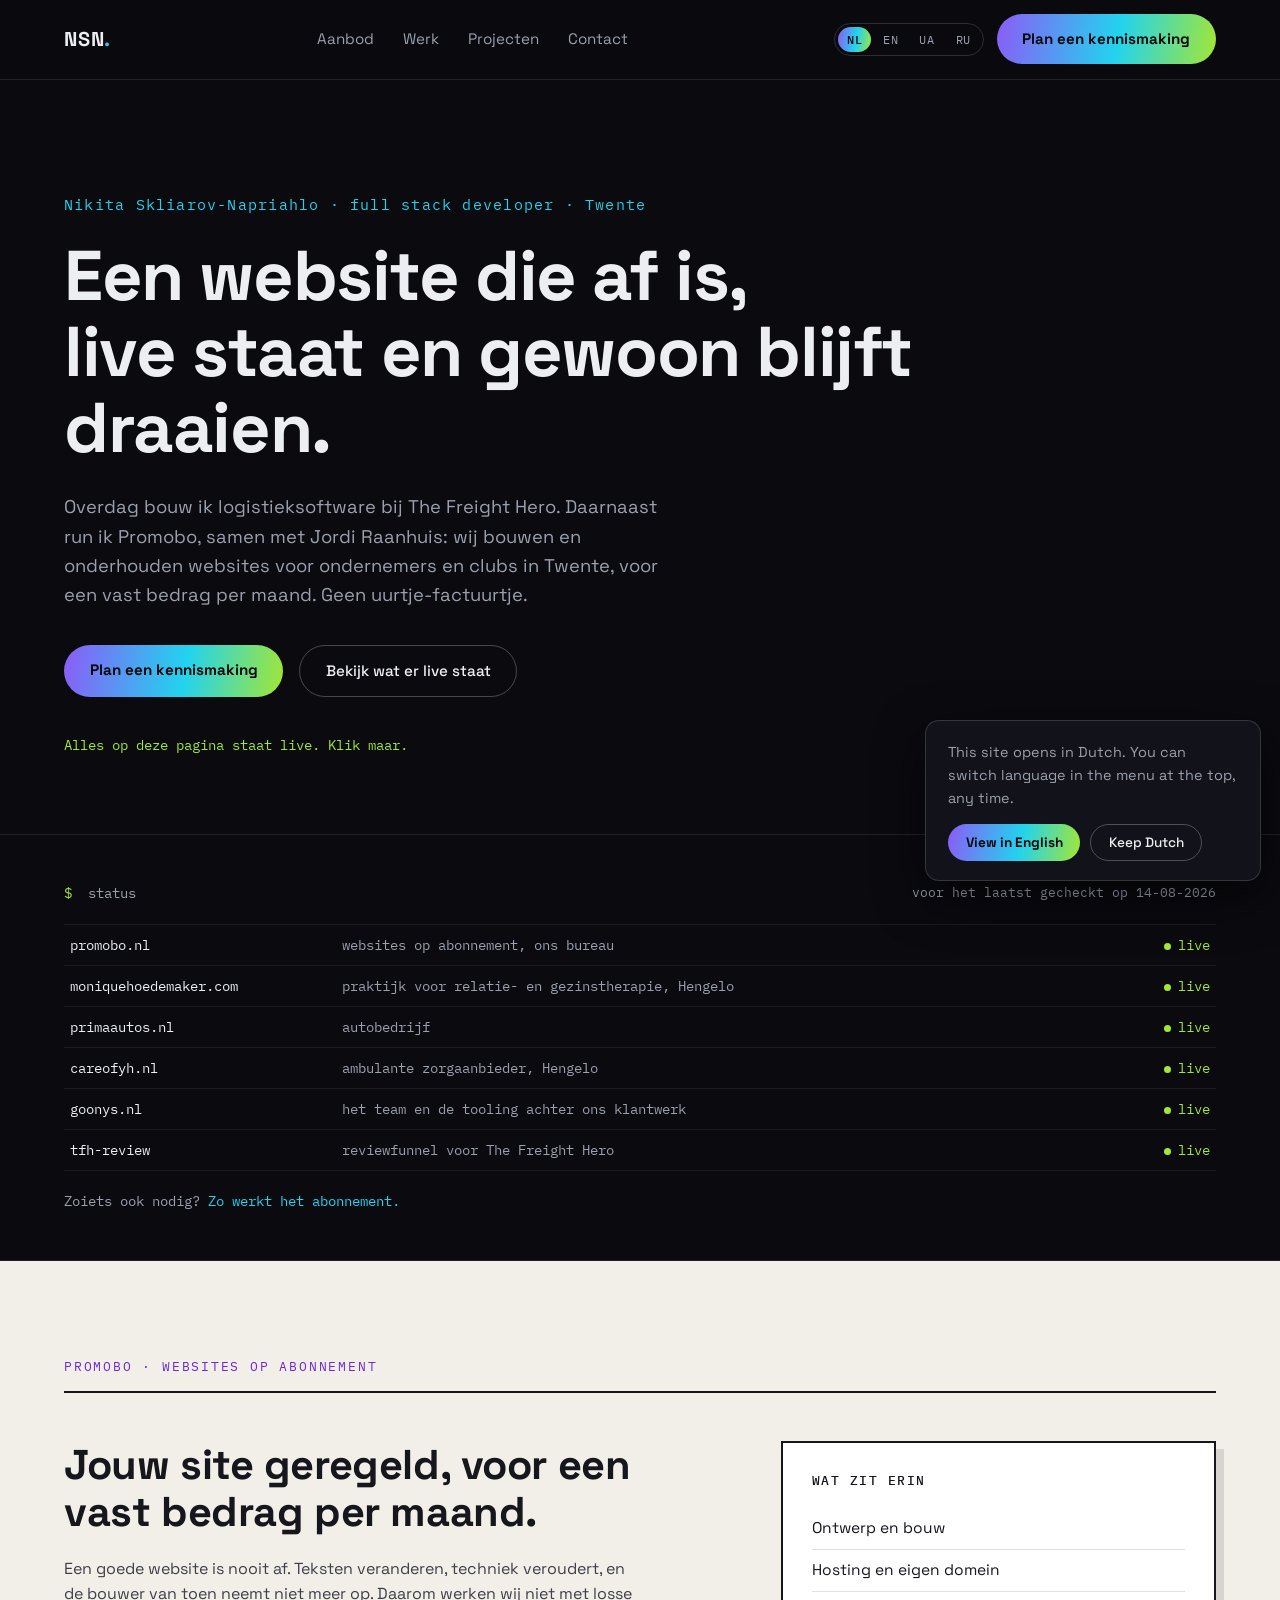
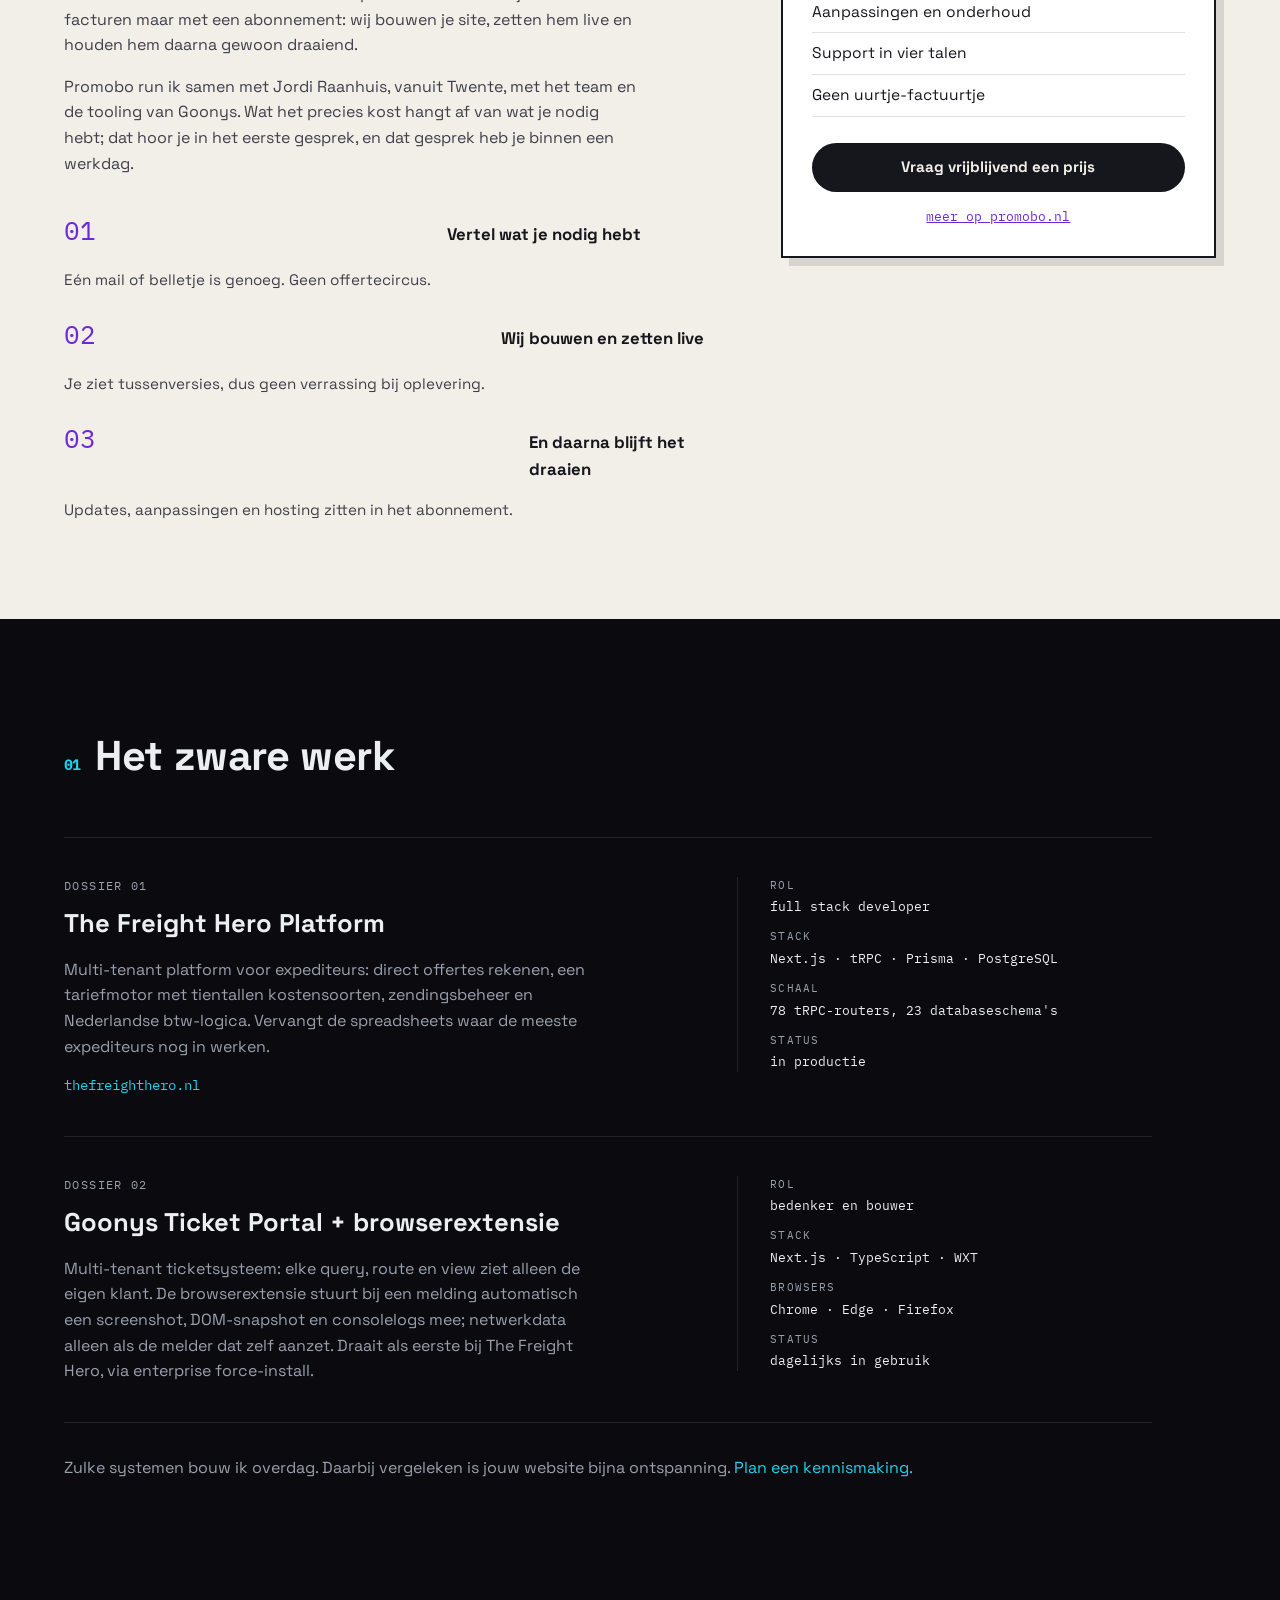
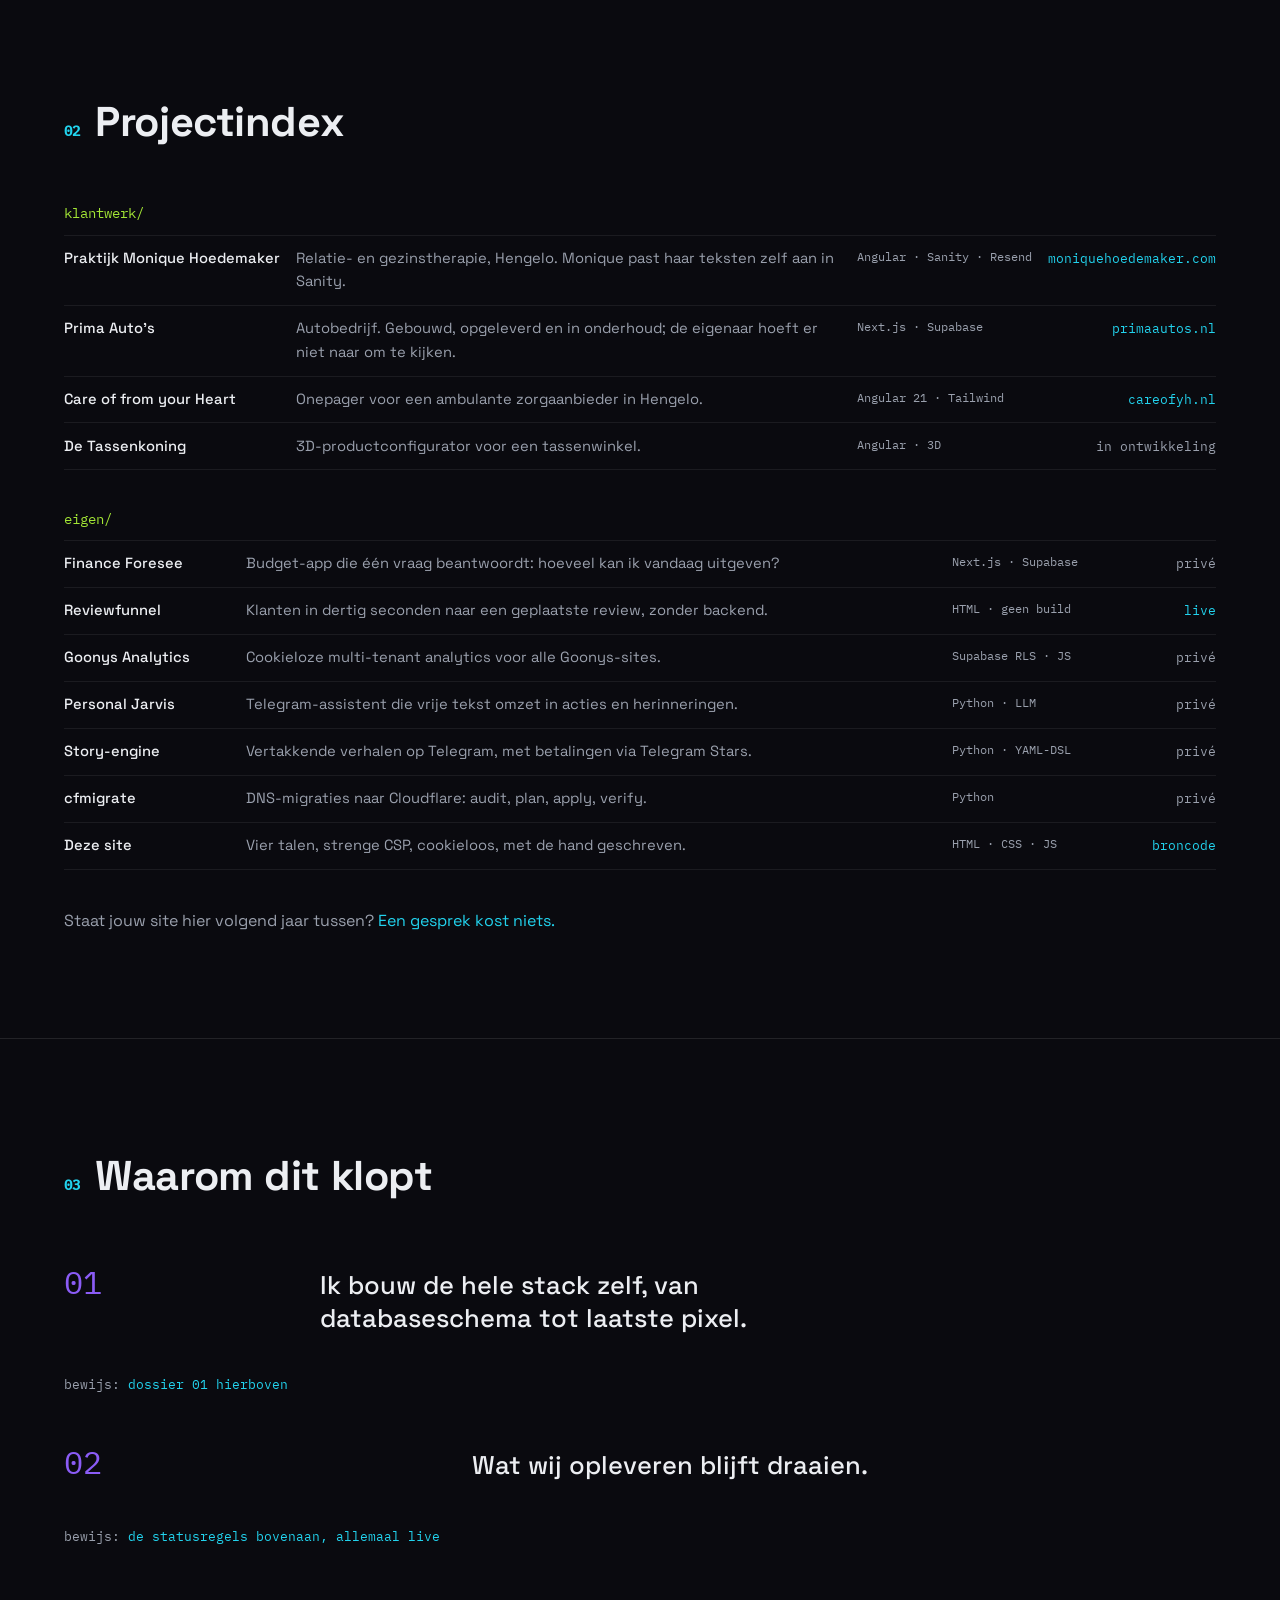
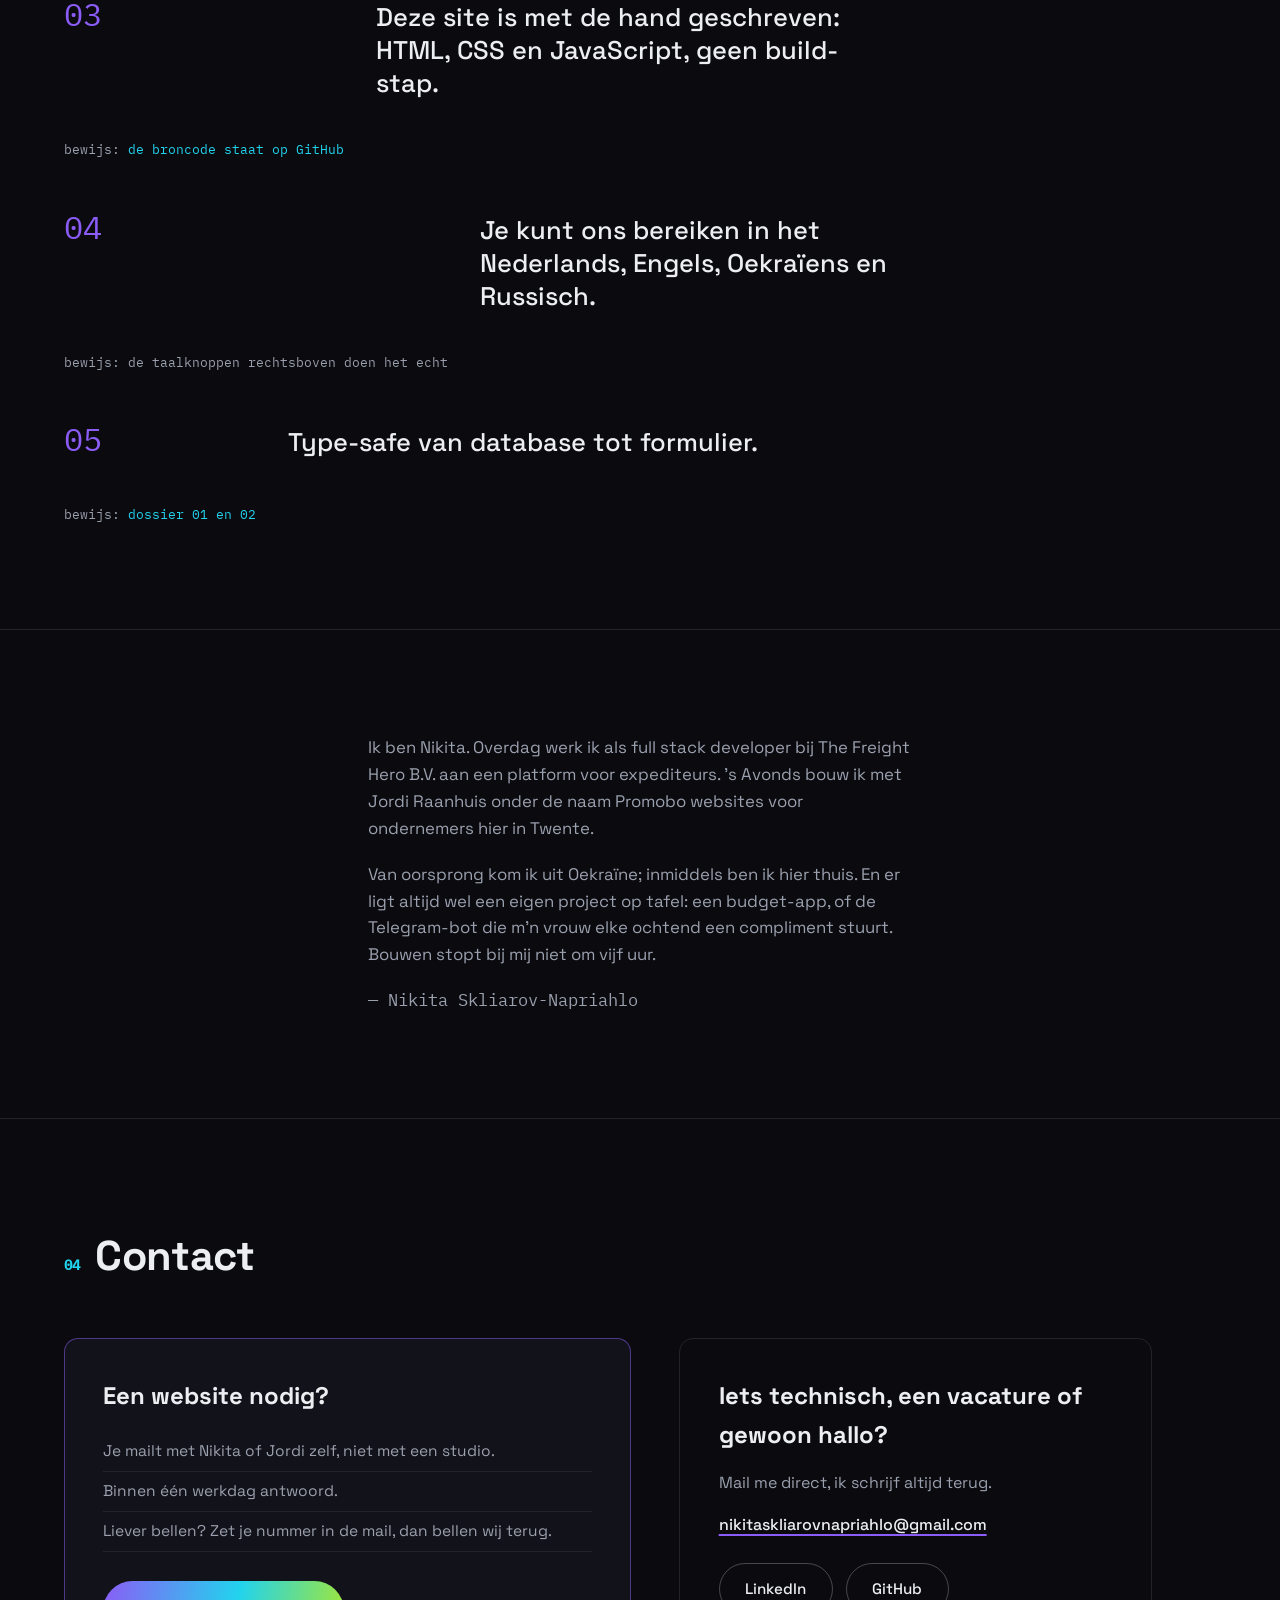
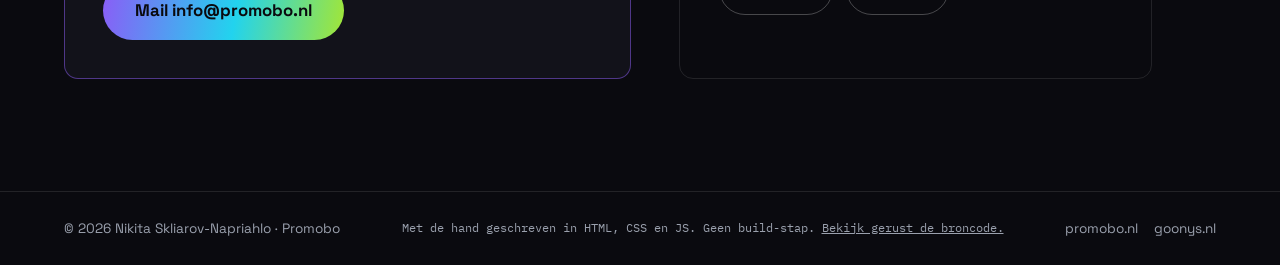
==== commit ae1662e3: "Remove personal-finance, jordiraanhuis.nl and support.goonys.nl links" ====
--- a/index.html
+++ b/index.html
@@ -142,10 +142,7 @@
         <li><a href="https://moniquehoedemaker.com" target="_blank" rel="noopener"><span class="ledger-domain">moniquehoedemaker.com</span><span class="ledger-desc" data-i18n="live.d2">praktijk voor relatie- en gezinstherapie, Hengelo</span><span class="ledger-status">live</span></a></li>
         <li><a href="https://www.primaautos.nl" target="_blank" rel="noopener"><span class="ledger-domain">primaautos.nl</span><span class="ledger-desc" data-i18n="live.d3">autobedrijf</span><span class="ledger-status">live</span></a></li>
         <li><a href="https://careofyh.nl" target="_blank" rel="noopener"><span class="ledger-domain">careofyh.nl</span><span class="ledger-desc" data-i18n="live.d4">ambulante zorgaanbieder, Hengelo</span><span class="ledger-status">live</span></a></li>
-        <li><a href="https://jordiraanhuis.nl" target="_blank" rel="noopener"><span class="ledger-domain">jordiraanhuis.nl</span><span class="ledger-desc" data-i18n="live.d5">de site van m'n compagnon</span><span class="ledger-status">live</span></a></li>
         <li><a href="https://goonys.nl" target="_blank" rel="noopener"><span class="ledger-domain">goonys.nl</span><span class="ledger-desc" data-i18n="live.d6">het team en de tooling achter ons klantwerk</span><span class="ledger-status">live</span></a></li>
-        <li><a href="https://support.goonys.nl" target="_blank" rel="noopener"><span class="ledger-domain">support.goonys.nl</span><span class="ledger-desc" data-i18n="live.d7">ons klantportaal, achter een login</span><span class="ledger-status">live</span></a></li>
-        <li><a href="https://personal-finance-five-nu.vercel.app" target="_blank" rel="noopener"><span class="ledger-domain">personal-finance</span><span class="ledger-desc" data-i18n="live.d8">eigen budget-app</span><span class="ledger-status">live</span></a></li>
         <li><a href="https://tfh-review.vercel.app" target="_blank" rel="noopener"><span class="ledger-domain">tfh-review</span><span class="ledger-desc" data-i18n="live.d9">reviewfunnel voor The Freight Hero</span><span class="ledger-status">live</span></a></li>
       </ul>
       <p class="ledger-outro">
@@ -237,7 +234,6 @@
             als de melder dat zelf aanzet. Draait als eerste bij The Freight
             Hero, via enterprise force-install.
           </p>
-          <a class="dossier-link" href="https://support.goonys.nl" target="_blank" rel="noopener">support.goonys.nl</a>
         </div>
         <dl class="dossier-meta">
           <div><dt data-i18n="work.meta.role">rol</dt><dd data-i18n="work.ticket.role">bedenker en bouwer</dd></div>
@@ -280,12 +276,6 @@
                 <td><a href="https://careofyh.nl" target="_blank" rel="noopener">careofyh.nl</a></td>
               </tr>
               <tr>
-                <td>Jordi Raanhuis</td>
-                <td data-i18n="index.jordi">Sprekerssite van m'n compagnon, met voorgerenderde routes voor SEO.</td>
-                <td class="index-stack">Angular · prerendering</td>
-                <td><a href="https://jordiraanhuis.nl" target="_blank" rel="noopener">jordiraanhuis.nl</a></td>
-              </tr>
-              <tr>
                 <td>De Tassenkoning</td>
                 <td data-i18n="index.dtk">3D-productconfigurator voor een tassenwinkel.</td>
                 <td class="index-stack">Angular · 3D</td>
@@ -305,7 +295,7 @@
                 <td>Finance Foresee</td>
                 <td data-i18n="index.fin">Budget-app die één vraag beantwoordt: hoeveel kan ik vandaag uitgeven?</td>
                 <td class="index-stack">Next.js · Supabase</td>
-                <td><a href="https://personal-finance-five-nu.vercel.app" target="_blank" rel="noopener">live</a></td>
+                <td><span class="index-private" data-i18n="index.private">privé</span></td>
               </tr>
               <tr>
                 <td>Reviewfunnel</td>
